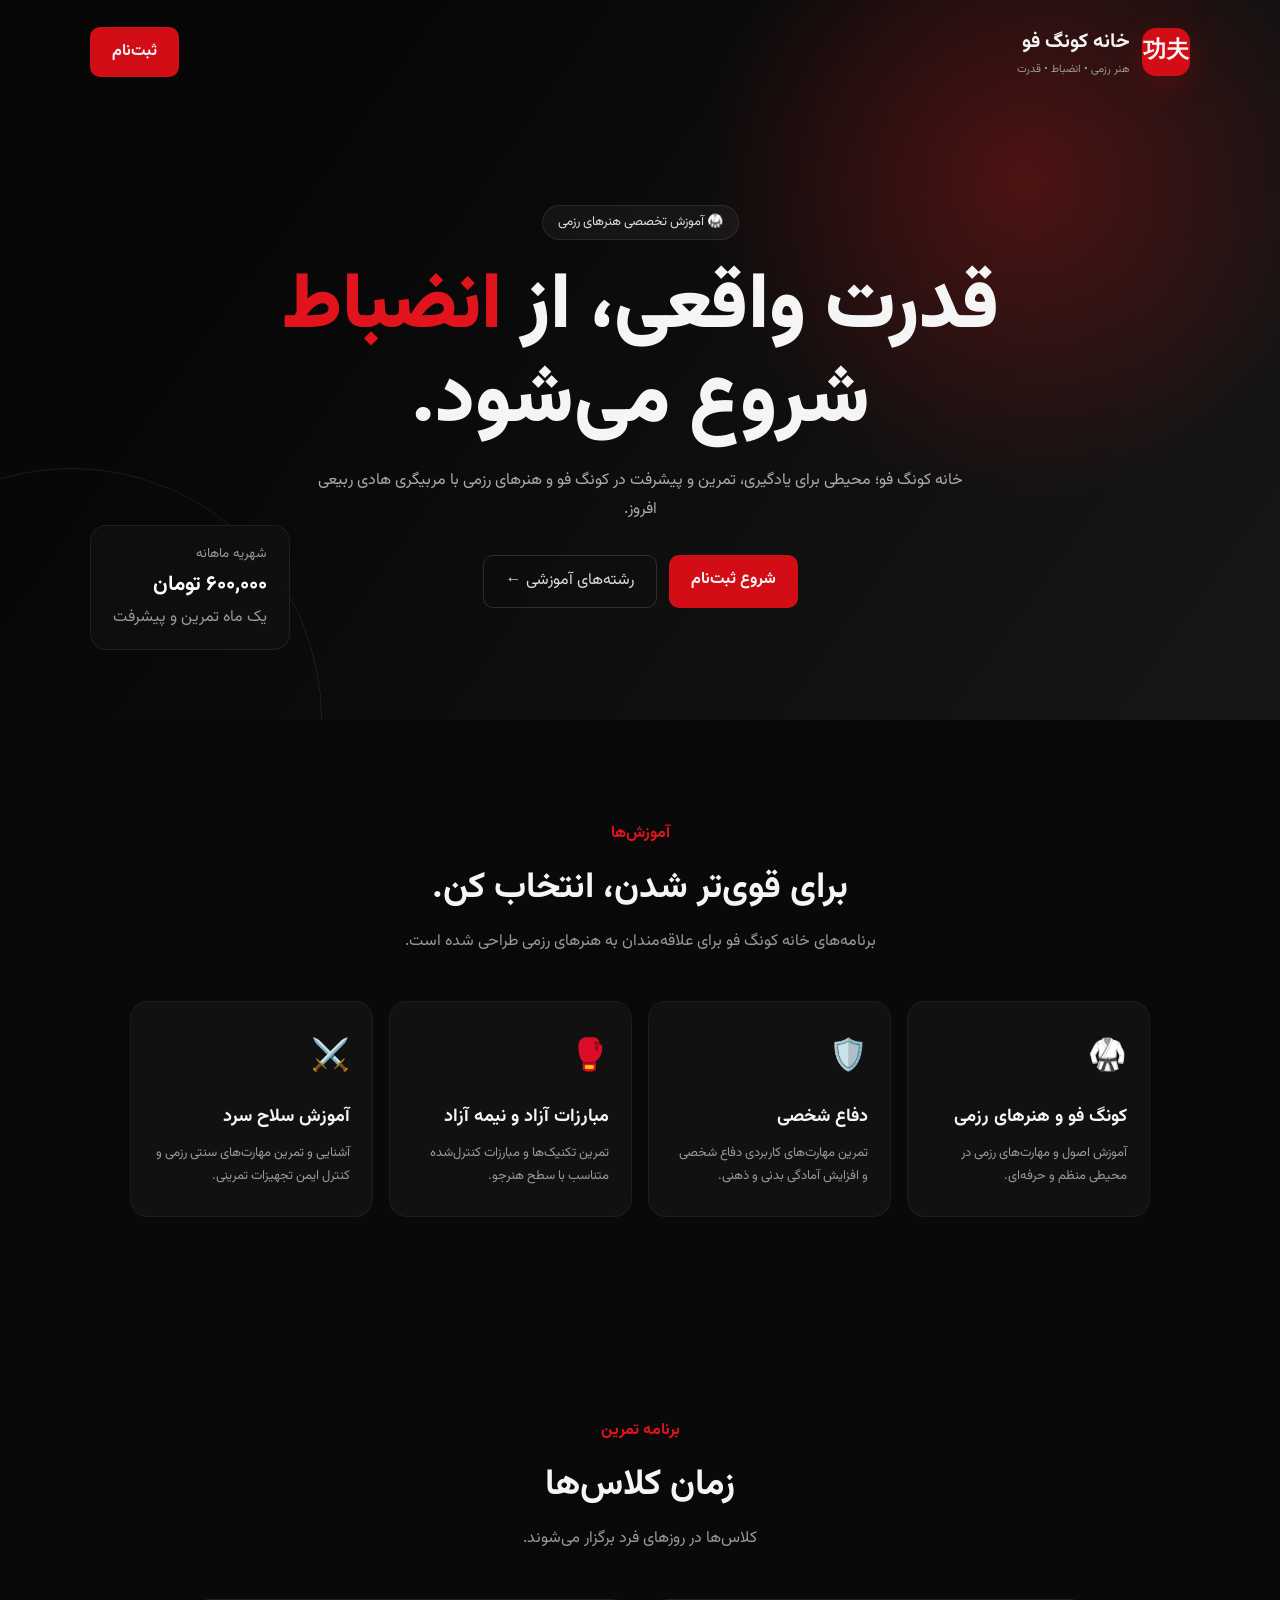
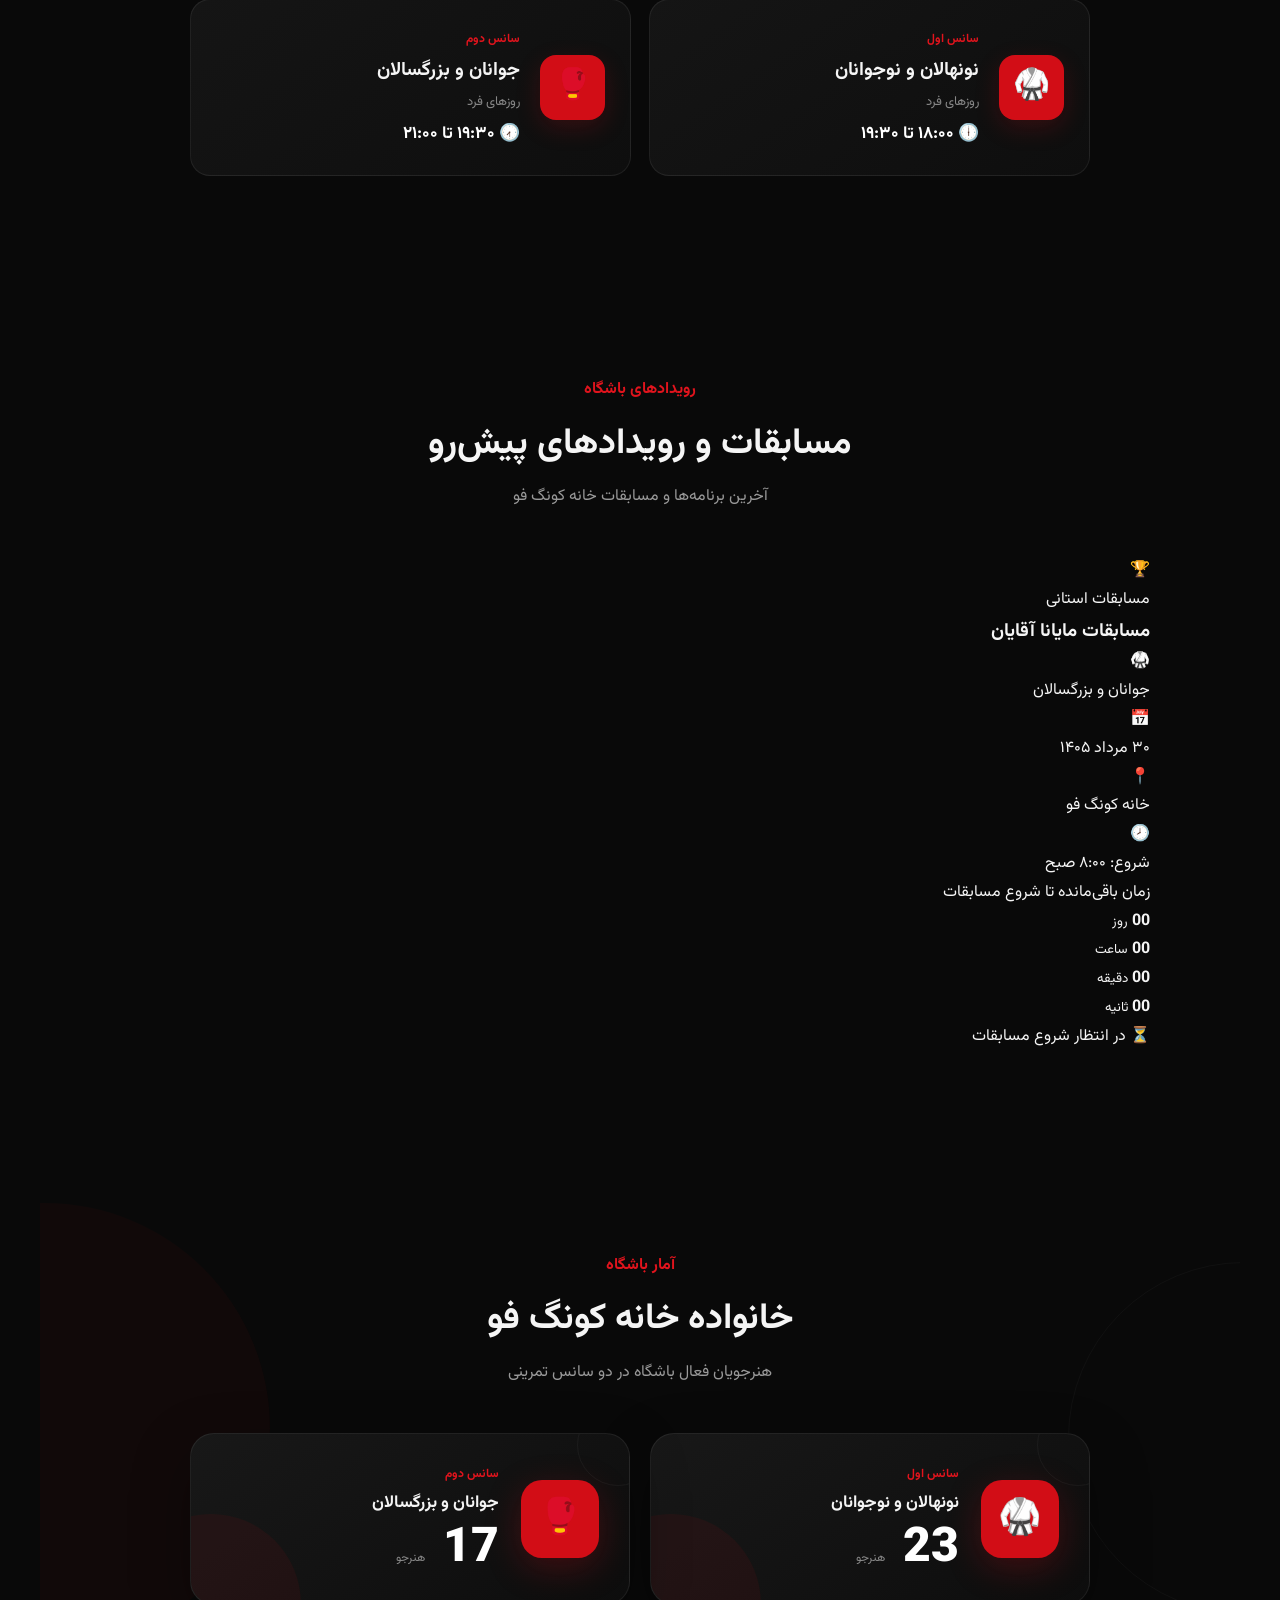
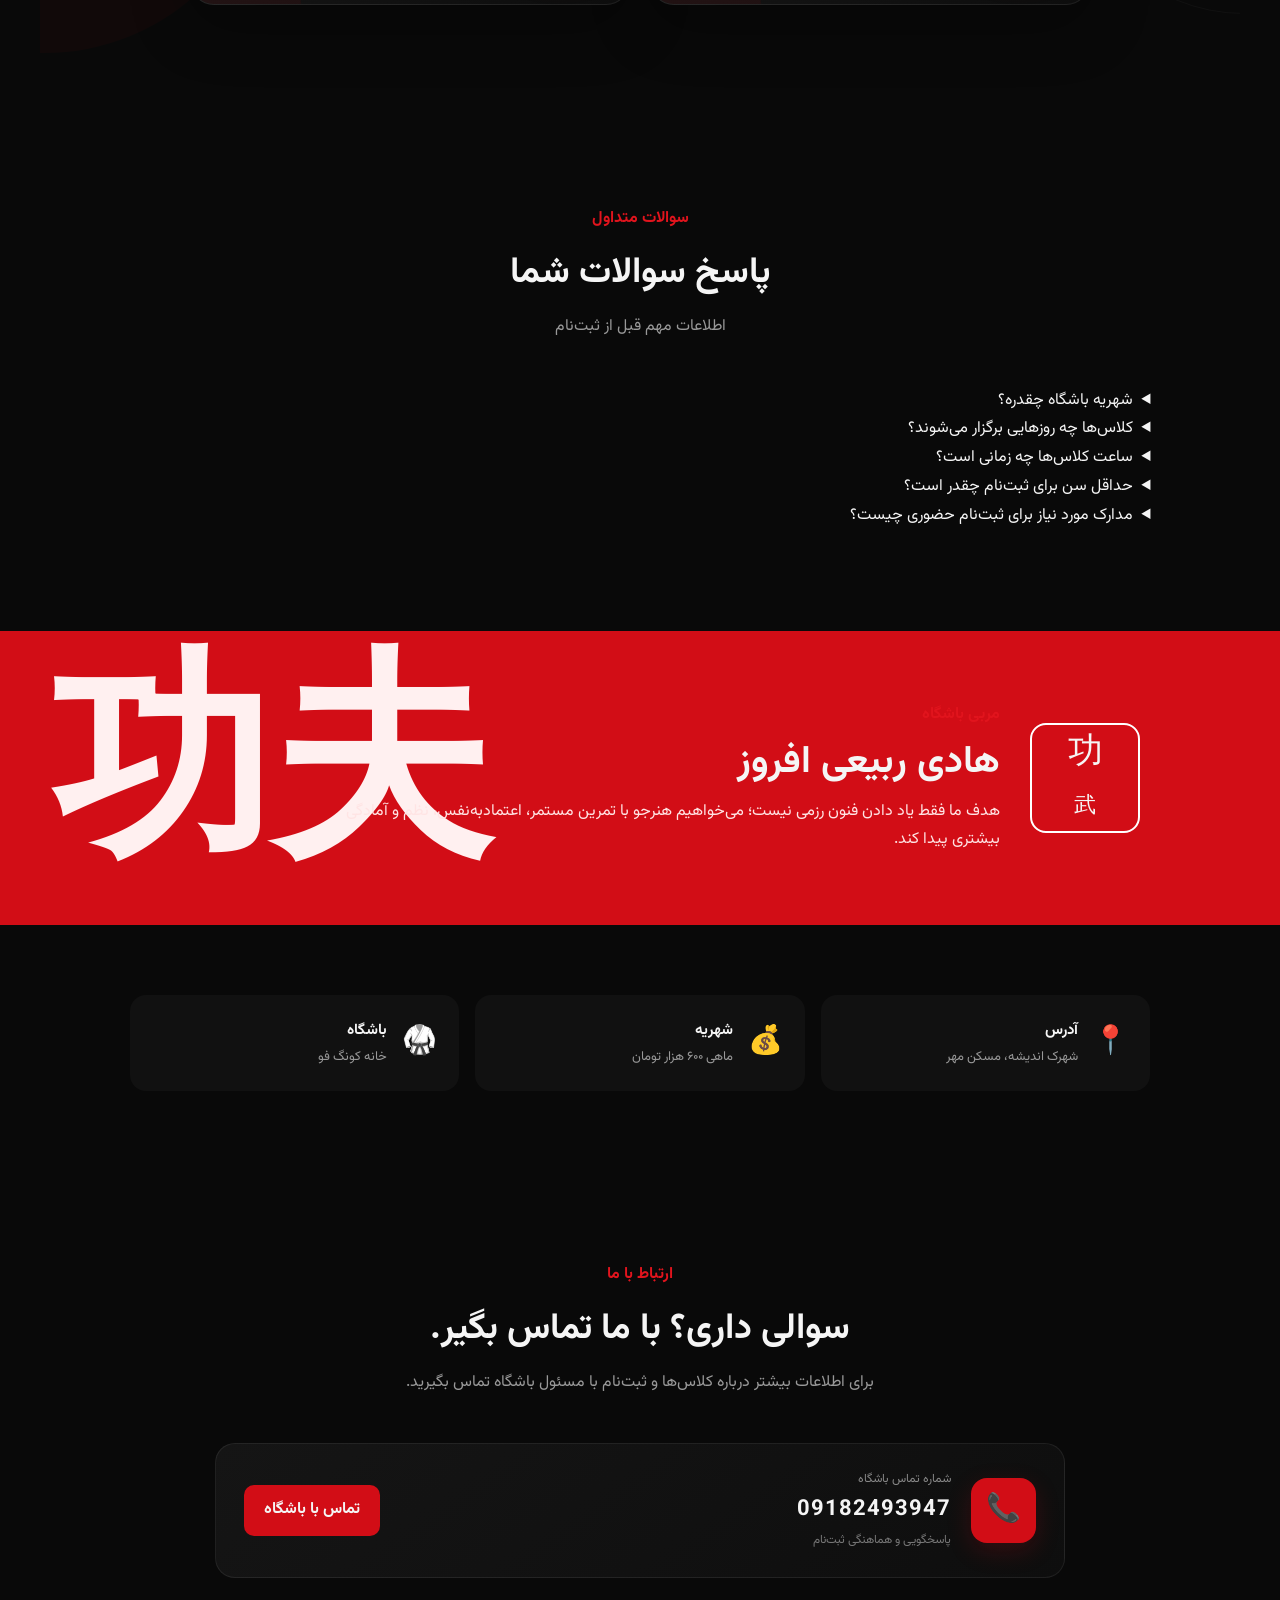
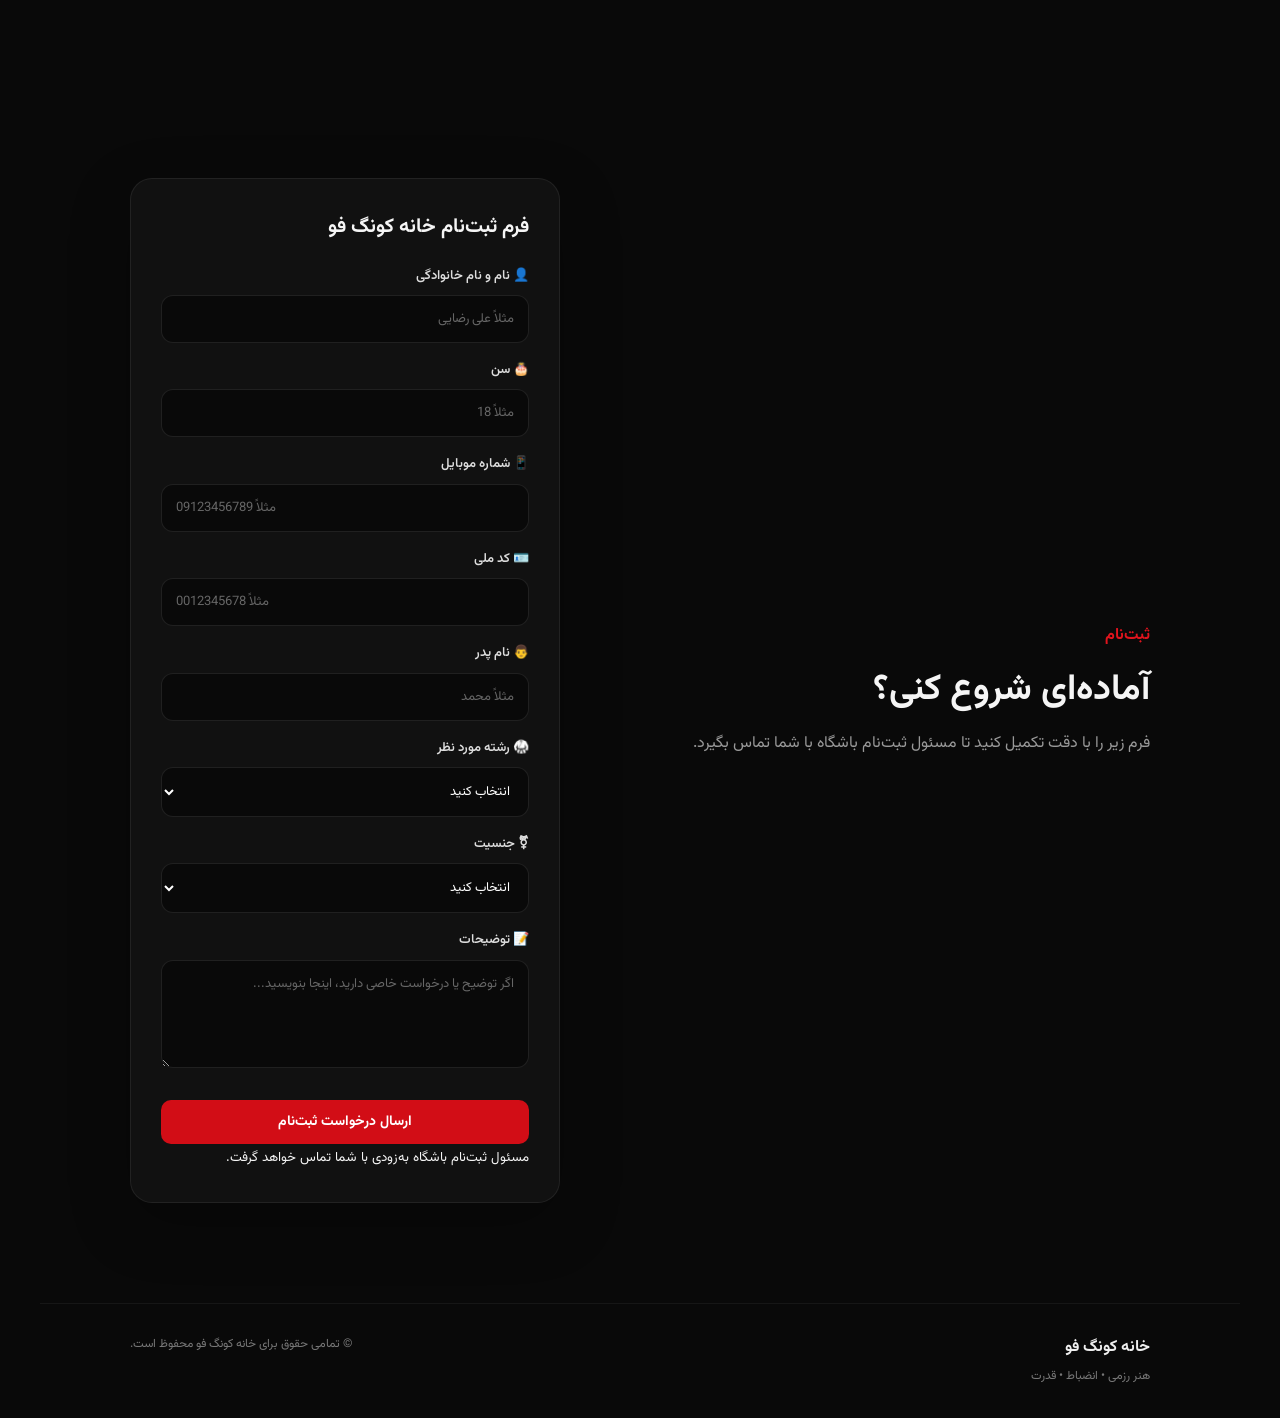
==== index.html @ 24bb3fd3 "Update index.html" ====
<!DOCTYPE html>
<html lang="fa" dir="rtl">

<head>
  <meta charset="UTF-8">
  <meta name="viewport" content="width=device-width, initial-scale=1.0">

  <title>خانه کونگ فو | آموزش هنرهای رزمی</title>

  <meta name="description"
    content="خانه کونگ فو؛ آموزش کونگ فو، هنرهای رزمی و دفاع شخصی با مربیگری هادی ربیعی افروز.">

  <link rel="stylesheet" href="style.css">
</head>

<body>

<header class="hero">

  <nav class="nav">

    <div class="brand">

      <div class="logo">功夫</div>

      <div>
        <strong>خانه کونگ فو</strong>
        <span>هنر رزمی • انضباط • قدرت</span>
      </div>

    </div>

    <a class="nav-btn" href="#register">
      ثبت‌نام
    </a>

  </nav>


  <div class="hero-content">

    <div class="badge">
      🥋 آموزش تخصصی هنرهای رزمی
    </div>

    <h1>
      قدرت واقعی، از <span>انضباط</span> شروع می‌شود.
    </h1>

    <p>
      خانه کونگ فو؛ محیطی برای یادگیری، تمرین و پیشرفت در کونگ فو و هنرهای رزمی با مربیگری هادی ربیعی افروز.
    </p>

    <div class="hero-actions">

      <a href="#register" class="primary">
        شروع ثبت‌نام
      </a>

      <a href="#classes" class="secondary">
        رشته‌های آموزشی ←
      </a>

    </div>

  </div>


  <div class="hero-card">

    <small>شهریه ماهانه</small>

    <strong>۶۰۰,۰۰۰ تومان</strong>

    <span>یک ماه تمرین و پیشرفت</span>

  </div>

</header>


<main>


<section id="classes" class="section">

  <div class="section-title">

    <span>آموزش‌ها</span>

    <h2>
      برای قوی‌تر شدن، انتخاب کن.
    </h2>

    <p>
      برنامه‌های خانه کونگ فو برای علاقه‌مندان به هنرهای رزمی طراحی شده است.
    </p>

  </div>


  <div class="cards">

    <article>
      <div class="icon">🥋</div>
      <h3>کونگ فو و هنرهای رزمی</h3>
      <p>آموزش اصول و مهارت‌های رزمی در محیطی منظم و حرفه‌ای.</p>
    </article>

    <article>
      <div class="icon">🛡️</div>
      <h3>دفاع شخصی</h3>
      <p>تمرین مهارت‌های کاربردی دفاع شخصی و افزایش آمادگی بدنی و ذهنی.</p>
    </article>

    <article>
      <div class="icon">🥊</div>
      <h3>مبارزات آزاد و نیمه آزاد</h3>
      <p>تمرین تکنیک‌ها و مبارزات کنترل‌شده متناسب با سطح هنرجو.</p>
    </article>

    <article>
      <div class="icon">⚔️</div>
      <h3>آموزش سلاح سرد</h3>
      <p>آشنایی و تمرین مهارت‌های سنتی رزمی و کنترل ایمن تجهیزات تمرینی.</p>
    </article>

  </div>

</section>


<section class="schedule section">

  <div class="section-title">

    <span>برنامه تمرین</span>

    <h2>زمان کلاس‌ها</h2>

    <p>کلاس‌ها در روزهای فرد برگزار می‌شوند.</p>

  </div>


  <div class="schedule-cards">

    <div class="schedule-card">

      <div class="schedule-icon">🥋</div>

      <div>
        <span class="schedule-label">سانس اول</span>
        <h3>نونهالان و نوجوانان</h3>
        <p>روزهای فرد</p>
        <strong>🕕 ۱۸:۰۰ تا ۱۹:۳۰</strong>
      </div>

    </div>


    <div class="schedule-card">

      <div class="schedule-icon">🥊</div>

      <div>
        <span class="schedule-label">سانس دوم</span>
        <h3>جوانان و بزرگسالان</h3>
        <p>روزهای فرد</p>
        <strong>🕢 ۱۹:۳۰ تا ۲۱:۰۰</strong>
      </div>

    </div>

  </div>

</section>


<!-- =========================
     رویدادها و مسابقات
     ========================= -->

<section class="events section" id="events">

  <div class="section-title">

    <span>
      رویدادهای باشگاه
    </span>

    <h2>
      مسابقات و رویدادهای پیش‌رو
    </h2>

    <p>
      آخرین برنامه‌ها و مسابقات خانه کونگ فو
    </p>

  </div>


  <div class="event-card" id="mayanaEvent">

    <div class="event-top">

      <div class="event-icon">
        🏆
      </div>

      <div>

        <span class="event-label">
          مسابقات استانی
        </span>

        <h3>
          مسابقات مایانا آقایان
        </h3>

      </div>

    </div>


    <div class="event-info">

      <div>
        <span>🥋</span>
        <p>جوانان و بزرگسالان</p>
      </div>

      <div>
        <span>📅</span>
        <p>۳۰ مرداد ۱۴۰۵</p>
      </div>

      <div>
        <span>📍</span>
        <p>خانه کونگ فو</p>
      </div>

      <div>
        <span>🕗</span>
        <p>شروع: ۸:۰۰ صبح</p>
      </div>

    </div>


    <div class="event-countdown">

      <span>
        زمان باقی‌مانده تا شروع مسابقات
      </span>

      <div class="countdown-boxes">

        <div>
          <strong id="eventDays">00</strong>
          <small>روز</small>
        </div>

        <div>
          <strong id="eventHours">00</strong>
          <small>ساعت</small>
        </div>

        <div>
          <strong id="eventMinutes">00</strong>
          <small>دقیقه</small>
        </div>

        <div>
          <strong id="eventSeconds">00</strong>
          <small>ثانیه</small>
        </div>

      </div>

    </div>


    <div class="event-status" id="eventStatus">
      ⏳ در انتظار شروع مسابقات
    </div>

  </div>

</section>


<!-- =========================
     آمار هنرجویان
     ========================= -->

<section class="students-stats section">

  <div class="section-title">

    <span>آمار باشگاه</span>

    <h2>خانواده خانه کونگ فو</h2>

    <p>هنرجویان فعال باشگاه در دو سانس تمرینی</p>

  </div>


  <div class="stats-cards">

    <div class="stat-card">

      <div class="stat-icon">🥋</div>

      <div class="stat-info">

        <span>سانس اول</span>

        <h3>نونهالان و نوجوانان</h3>

        <div>
          <span class="counter" data-target="40">0</span>
          <small>هنرجو</small>
        </div>

      </div>

    </div>


    <div class="stat-card">

      <div class="stat-icon">🥊</div>

      <div class="stat-info">

        <span>سانس دوم</span>

        <h3>جوانان و بزرگسالان</h3>

        <div>
          <span class="counter" data-target="30">0</span>
          <small>هنرجو</small>
        </div>

      </div>

    </div>

  </div>

</section>


<!-- =========================
     سوالات متداول
     ========================= -->

<section class="faq section">

  <div class="section-title">

    <span>سوالات متداول</span>

    <h2>پاسخ سوالات شما</h2>

    <p>اطلاعات مهم قبل از ثبت‌نام</p>

  </div>


  <div class="faq-list">

    <details>
      <summary>شهریه باشگاه چقدره؟</summary>
      <p>ماهانه ۶۰۰ هزار تومان.</p>
    </details>

    <details>
      <summary>کلاس‌ها چه روزهایی برگزار می‌شوند؟</summary>
      <p>کلاس‌ها در روزهای فرد برگزار می‌شوند.</p>
    </details>

    <details>
      <summary>ساعت کلاس‌ها چه زمانی است؟</summary>
      <p>
        سانس اول: ۱۸:۰۰ تا ۱۹:۳۰
        <br>
        سانس دوم: ۱۹:۳۰ تا ۲۱:۰۰
      </p>
    </details>

    <details>
      <summary>حداقل سن برای ثبت‌نام چقدر است؟</summary>
      <p>حداقل سن برای ثبت‌نام ۱۰ سال است.</p>
    </details>

    <details>

      <summary>
        مدارک مورد نیاز برای ثبت‌نام حضوری چیست؟
      </summary>

      <p>

        ۱. کپی شناسنامه سرپرست و هنرجو
        <strong>(اگر فرزند تحت سرپرستی است)</strong>

        <br><br>

        ۲. در صورت فقدان پدر، ارائه
        <strong>مدرک یا حکم قانونی معتبر دال بر وضعیت سرپرستی/قیمومت</strong>
        الزامی است.

        <br><br>

        ۳. یک قطعه عکس ۳×۴

        <br><br>

        ۴. دریافت بیمه ورزشی از کافی‌نت

      </p>

    </details>

  </div>

</section>


<section class="about">

  <div class="about-box">

    <div class="seal">

      功
      <br>

      <small>武</small>

    </div>


    <div>

      <span>مربی باشگاه</span>

      <h2>هادی ربیعی افروز</h2>

      <p>
        هدف ما فقط یاد دادن فنون رزمی نیست؛
        می‌خواهیم هنرجو با تمرین مستمر، اعتمادبه‌نفس،
        نظم و آمادگی بیشتری پیدا کند.
      </p>

    </div>

  </div>

</section>


<section class="info section">

  <div class="info-item">

    <span>📍</span>

    <div>
      <b>آدرس</b>
      <p>شهرک اندیشه، مسکن مهر</p>
    </div>

  </div>


  <div class="info-item">

    <span>💰</span>

    <div>
      <b>شهریه</b>
      <p>ماهی ۶۰۰ هزار تومان</p>
    </div>

  </div>


  <div class="info-item">

    <span>🥋</span>

    <div>
      <b>باشگاه</b>
      <p>خانه کونگ فو</p>
    </div>

  </div>

</section>


<section class="contact section">

  <div class="section-title">

    <span>ارتباط با ما</span>

    <h2>سوالی داری؟ با ما تماس بگیر.</h2>

    <p>
      برای اطلاعات بیشتر درباره کلاس‌ها و ثبت‌نام با مسئول باشگاه تماس بگیرید.
    </p>

  </div>


  <div class="contact-card">

    <div class="contact-icon">
      📞
    </div>


    <div class="contact-info">

      <span>شماره تماس باشگاه</span>

      <strong>09182493947</strong>

      <p>پاسخگویی و هماهنگی ثبت‌نام</p>

    </div>


    <a
      href="tel:09182493947"
      class="contact-button"
    >
      تماس با باشگاه
    </a>

  </div>

</section>


<section id="register" class="register section">


  <div>

    <span>ثبت‌نام</span>

    <h2>آماده‌ای شروع کنی؟</h2>

    <p>
      فرم زیر را با دقت تکمیل کنید تا مسئول ثبت‌نام باشگاه با شما تماس بگیرد.
    </p>

  </div>


  <div class="register-card">

    <strong>
      فرم ثبت‌نام خانه کونگ فو
    </strong>


    <form id="registerForm">


      <label for="fullname">
        👤 نام و نام خانوادگی
      </label>

      <input
        type="text"
        id="fullname"
        placeholder="مثلاً علی رضایی"
        required
      >


      <label for="age">
        🎂 سن
      </label>

      <input
        type="number"
        id="age"
        placeholder="مثلاً 18"
        min="10"
        max="100"
        required
      >


      <label for="phone">
        📱 شماره موبایل
      </label>

      <input
        type="tel"
        id="phone"
        placeholder="مثلاً 09123456789"
        inputmode="numeric"
        required
      >


      <label for="nationalCode">
        🪪 کد ملی
      </label>

      <input
        type="tel"
        id="nationalCode"
        placeholder="مثلاً 0012345678"
        inputmode="numeric"
        maxlength="10"
        required
      >


      <label for="fatherName">
        👨 نام پدر
      </label>

      <input
        type="text"
        id="fatherName"
        placeholder="مثلاً محمد"
        required
      >


      <label for="course">
        🥋 رشته مورد نظر
      </label>

      <select id="course" required>

        <option value="">
          انتخاب کنید
        </option>

        <option value="کونگ فو و هنرهای رزمی">
          کونگ فو و هنرهای رزمی
        </option>

        <option value="دفاع شخصی">
          دفاع شخصی
        </option>

        <option value="مبارزات آزاد و نیمه آزاد">
          مبارزات آزاد و نیمه آزاد
        </option>

        <option value="آموزش سلاح سرد">
          آموزش سلاح سرد
        </option>

      </select>


      <label for="gender">
        ⚧ جنسیت
      </label>

      <select id="gender" required>

        <option value="">
          انتخاب کنید
        </option>

        <option value="مرد">
          مرد
        </option>

        <option value="زن">
          زن
        </option>

      </select>


      <label for="message">
        📝 توضیحات
      </label>

      <textarea
        id="message"
        placeholder="اگر توضیح یا درخواست خاصی دارید، اینجا بنویسید..."
        rows="4"
      ></textarea>


      <button
        type="submit"
        class="primary full"
      >
        ارسال درخواست ثبت‌نام
      </button>


      <small class="note">
        مسئول ثبت‌نام باشگاه به‌زودی با شما تماس خواهد گرفت.
      </small>


    </form>

  </div>

</section>


</main>


<footer>

  <div>

    <strong>خانه کونگ فو</strong>

    <p>
      هنر رزمی • انضباط • قدرت
    </p>

  </div>


  <div>
    © تمامی حقوق برای خانه کونگ فو محفوظ است.
  </div>

</footer>


<script src="script.js"></script>

</body>

</html>
---- style.css ----
@import url('https://fonts.googleapis.com/css2?family=Vazirmatn:wght@400;500;600;700;800;900&display=swap');

*{
  box-sizing:border-box;
  margin:0;
  padding:0
}

html{
  scroll-behavior:smooth
}

body{
  font-family:Vazirmatn,Arial,sans-serif;
  background:#090909;
  color:#f5f5f5;
  line-height:1.8
}

a{
  text-decoration:none;
  color:inherit
}


/* =========================
   هدر
   ========================= */

.hero{
  min-height:720px;
  position:relative;
  overflow:hidden;
  background:
  radial-gradient(circle at 80% 25%,rgba(194,25,25,.35),transparent 28%),
  linear-gradient(125deg,#070707 25%,#171717 100%);
  padding:24px 7% 80px
}

.hero:after{
  content:"";
  position:absolute;
  width:500px;
  height:500px;
  border:1px solid rgba(255,255,255,.08);
  border-radius:50%;
  left:-180px;
  bottom:-250px
}

.nav{
  position:relative;
  z-index:2;
  display:flex;
  justify-content:space-between;
  align-items:center;
  max-width:1200px;
  margin:auto
}

.brand{
  display:flex;
  gap:12px;
  align-items:center
}

.brand strong{
  display:block;
  font-size:20px
}

.brand span{
  display:block;
  color:#999;
  font-size:11px
}

.logo{
  width:48px;
  height:48px;
  border-radius:14px;
  background:#d20d16;
  display:grid;
  place-items:center;
  font-size:23px;
  font-weight:900;
  box-shadow:0 8px 30px #d20d1638
}

.nav-btn,
.primary{
  background:#d20d16;
  padding:11px 22px;
  border-radius:10px;
  font-weight:700;
  transition:.2s
}

.nav-btn:hover,
.primary:hover{
  background:#f01b24;
  transform:translateY(-2px)
}


/* =========================
   هدر اصلی
   ========================= */

.hero-content{
  position:relative;
  z-index:1;
  max-width:800px;
  margin:125px auto 0;
  text-align:center
}

.badge{
  display:inline-block;
  background:#ffffff0b;
  border:1px solid #ffffff16;
  border-radius:100px;
  padding:5px 15px;
  color:#ddd;
  font-size:13px
}

h1{
  font-size:clamp(42px,7vw,78px);
  line-height:1.2;
  margin:22px 0 18px;
  font-weight:900
}

h1 span{
  color:#e1141d
}

.hero-content p{
  color:#aaa;
  max-width:680px;
  margin:auto;
  font-size:16px
}

.hero-actions{
  display:flex;
  justify-content:center;
  gap:12px;
  margin-top:30px
}

.secondary{
  border:1px solid #ffffff22;
  padding:11px 22px;
  border-radius:10px;
  color:#ddd
}

.hero-card{
  position:absolute;
  z-index:2;
  left:7%;
  bottom:70px;
  background:#111c;
  padding:16px 22px;
  border:1px solid #ffffff12;
  border-radius:16px;
  backdrop-filter:blur(10px);
  min-width:190px
}

.hero-card small,
.hero-card span{
  display:block;
  color:#999
}

.hero-card strong{
  display:block;
  font-size:21px;
  color:#fff
}


/* =========================
   بخش‌ها
   ========================= */

.section{
  max-width:1200px;
  margin:auto;
  padding:100px 7%
}

.section-title{
  text-align:center;
  margin-bottom:45px
}

.section-title>span,
.register>div:first-child>span,
.about-box span{
  color:#e1141d;
  font-weight:700
}

.section-title h2,
.register h2{
  font-size:36px;
  margin:7px 0
}

.section-title p,
.register p{
  color:#999
}


/* =========================
   رشته‌های آموزشی
   ========================= */

.cards{
  display:grid;
  grid-template-columns:repeat(4,1fr);
  gap:16px
}

.cards article{
  background:#111;
  border:1px solid #ffffff0d;
  padding:28px 22px;
  border-radius:18px;
  transition:.25s
}

.cards article:hover{
  transform:translateY(-7px);
  border-color:#d20d1644
}

.icon{
  font-size:31px;
  margin-bottom:15px
}

.cards h3{
  font-size:18px;
  margin-bottom:8px
}

.cards p{
  color:#999;
  font-size:13px
}


/* =========================
   برنامه کلاس‌ها
   ========================= */

.schedule-cards{
  display:grid;
  grid-template-columns:repeat(2,1fr);
  gap:18px;
  max-width:900px;
  margin:auto
}

.schedule-card{
  display:flex;
  align-items:center;
  gap:20px;
  background:linear-gradient(145deg,#151515,#0e0e0e);
  border:1px solid #ffffff12;
  border-radius:20px;
  padding:25px;
  transition:.25s
}

.schedule-card:hover{
  transform:translateY(-5px);
  border-color:#d20d1644;
  box-shadow:0 15px 40px rgba(0,0,0,.25)
}

.schedule-icon{
  width:65px;
  height:65px;
  flex:none;
  display:grid;
  place-items:center;
  background:#d20d16;
  border-radius:16px;
  font-size:30px;
  box-shadow:0 8px 25px #d20d1630
}

.schedule-label{
  display:inline-block;
  color:#e1141d;
  font-size:12px;
  font-weight:700;
  margin-bottom:3px
}

.schedule-card h3{
  font-size:19px;
  margin-bottom:3px
}

.schedule-card p{
  color:#888;
  font-size:13px;
  margin-bottom:5px
}

.schedule-card strong{
  display:block;
  color:#fff;
  font-size:17px
}


/* =========================
   آمار هنرجویان
   ========================= */

.students-stats{
  position:relative;
  overflow:hidden;
}

.students-stats:before{
  content:"";
  position:absolute;
  width:450px;
  height:450px;
  border-radius:50%;
  background:#d20d16;
  opacity:.035;
  left:-220px;
  top:50%;
  transform:translateY(-50%);
  pointer-events:none;
}

.students-stats:after{
  content:"";
  position:absolute;
  width:350px;
  height:350px;
  border-radius:50%;
  border:1px solid #ffffff08;
  right:-180px;
  top:20%;
  pointer-events:none;
}

.stats-cards{
  max-width:900px;
  margin:auto;
  display:grid;
  grid-template-columns:repeat(2,1fr);
  gap:20px;
  position:relative;
  z-index:1
}

.stat-card{
  position:relative;
  overflow:hidden;
  display:flex;
  align-items:center;
  gap:22px;
  padding:30px;
  background:
    linear-gradient(145deg,#181818,#0d0d0d);
  border:1px solid #ffffff12;
  border-radius:24px;
  box-shadow:0 20px 60px rgba(0,0,0,.3);
  transition:.35s
}

.stat-card:before{
  content:"";
  position:absolute;
  width:180px;
  height:180px;
  border-radius:50%;
  background:#d20d16;
  opacity:.07;
  left:-70px;
  bottom:-90px;
  transition:.5s
}

.stat-card:after{
  content:"";
  position:absolute;
  width:80px;
  height:80px;
  border:1px solid #ffffff0b;
  border-radius:50%;
  right:-30px;
  top:-30px;
}

.stat-card:hover{
  transform:translateY(-8px);
  border-color:#d20d1660;
  box-shadow:0 30px 70px rgba(0,0,0,.45)
}

.stat-card:hover:before{
  transform:scale(1.6);
  opacity:.13
}

.stat-icon{
  width:78px;
  height:78px;
  flex:none;
  display:grid;
  place-items:center;
  background:#d20d16;
  border-radius:21px;
  font-size:35px;
  box-shadow:0 10px 35px #d20d1640;
  position:relative;
  z-index:2
}

.stat-info{
  position:relative;
  z-index:2
}

.stat-info > span{
  display:block;
  color:#e1141d;
  font-size:12px;
  font-weight:700;
  margin-bottom:2px
}

.stat-info h3{
  font-size:17px;
  margin-bottom:8px
}

.stat-info .counter{
  display:inline-block;
  font-size:48px;
  line-height:1;
  font-weight:900;
  color:#fff;
  min-width:65px
}

.stat-info small{
  color:#888;
  font-size:12px;
  margin-right:5px
}


/* =========================
   معرفی مربی
   ========================= */

.about{
  background:#d20d16;
  padding:70px 7%;
  position:relative;
  overflow:hidden
}

.about:after{
  content:"功夫";
  position:absolute;
  left:4%;
  top:-50px;
  font-size:220px;
  font-weight:900;
  color:#fff0f0
}

.about-box{
  max-width:1000px;
  margin:auto;
  display:flex;
  align-items:center;
  gap:30px;
  position:relative;
  z-index:1
}

.about-box h2{
  font-size:38px
}

.about-box p{
  color:#ffe4e4;
  max-width:700px
}

.seal{
  width:110px;
  height:110px;
  border:2px solid #fff;
  border-radius:16px;
  display:grid;
  place-items:center;
  font-size:35px;
  line-height:.8;
  flex:none
}

.seal small{
  font-size:22px
}


/* =========================
   اطلاعات باشگاه
   ========================= */

.info{
  display:grid;
  grid-template-columns:repeat(3,1fr);
  gap:16px;
  padding-top:70px;
  padding-bottom:70px
}

.info-item{
  display:flex;
  gap:15px;
  background:#111;
  padding:22px;
  border-radius:16px
}

.info-item>span{
  font-size:28px
}

.info-item b{
  font-size:15px
}

.info-item p{
  color:#999;
  font-size:13px
}


/* =========================
   تماس با ما
   ========================= */

.contact-card{
  max-width:850px;
  margin:auto;
  display:flex;
  align-items:center;
  gap:20px;
  background:linear-gradient(145deg,#151515,#0e0e0e);
  border:1px solid #ffffff12;
  border-radius:20px;
  padding:25px 28px;
  transition:.25s
}

.contact-card:hover{
  border-color:#d20d1644;
  transform:translateY(-4px);
  box-shadow:0 15px 40px rgba(0,0,0,.25)
}

.contact-icon{
  width:65px;
  height:65px;
  flex:none;
  display:grid;
  place-items:center;
  background:#d20d16;
  border-radius:16px;
  font-size:28px;
  box-shadow:0 8px 25px #d20d1630
}

.contact-info{
  flex:1
}

.contact-info span{
  display:block;
  color:#888;
  font-size:12px
}

.contact-info strong{
  display:block;
  font-size:22px;
  direction:ltr;
  text-align:right;
  letter-spacing:1px
}

.contact-info p{
  color:#777;
  font-size:12px
}

.contact-button{
  background:#d20d16;
  padding:11px 20px;
  border-radius:10px;
  font-weight:700;
  transition:.2s;
  white-space:nowrap
}

.contact-button:hover{
  background:#f01b24;
  transform:translateY(-2px)
}


/* =========================
   ثبت‌نام
   ========================= */

.register{
  display:flex;
  justify-content:space-between;
  align-items:center;
  gap:50px
}

.register-card{
  background:#111;
  border:1px solid #ffffff12;
  border-radius:22px;
  padding:30px;
  min-width:310px;
  width:430px;
  box-shadow:0 20px 60px rgba(0,0,0,.25)
}

.register-card strong{
  font-size:20px;
  display:block;
  margin-bottom:5px
}

.register-card form{
  margin-top:20px
}

.register-card label{
  display:block;
  color:#ddd;
  font-size:13px;
  font-weight:600;
  margin:16px 0 7px
}

.register-card input,
.register-card select,
.register-card textarea{
  width:100%;
  background:#090909;
  color:#fff;
  border:1px solid #ffffff18;
  border-radius:12px;
  padding:13px 14px;
  font-family:inherit;
  font-size:13px;
  outline:none;
  transition:.2s
}

.register-card input::placeholder,
.register-card textarea::placeholder{
  color:#666
}

.register-card input:hover,
.register-card select:hover,
.register-card textarea:hover{
  border-color:#ffffff30
}

.register-card input:focus,
.register-card select:focus,
.register-card textarea:focus{
  border-color:#d20d16;
  box-shadow:0 0 0 3px #d20d1618
}

.register-card textarea{
  resize:vertical;
  min-height:95px
}

.register-card select{
  cursor:pointer
}

.register-card button{
  border:none;
  color:#fff;
  font-family:inherit;
  font-size:14px;
  cursor:pointer;
  width:100%;
  margin-top:20px;
  transition:.2s
}

.register-card button:hover{
  background:#f01b24
}

.register-card button:disabled{
  opacity:.7;
  cursor:not-allowed
}

.full{
  display:block;
  text-align:center
}


/* =========================
   فوتر
   ========================= */

footer{
  border-top:1px solid #ffffff0d;
  max-width:1200px;
  margin:auto;
  padding:30px 7%;
  display:flex;
  justify-content:space-between;
  color:#777;
  font-size:12px
}

footer strong{
  color:#eee;
  font-size:16px
}

footer p{
  margin-top:3px
}


/* =========================
   تبلت
   ========================= */

@media(max-width:800px){

  .cards{
    grid-template-columns:1fr 1fr
  }

  .hero{
    min-height:680px
  }

  .hero-card{
    position:relative;
    left:auto;
    bottom:auto;
    margin:55px auto 0;
    width:max-content
  }

  .register{
    flex-direction:column;
    align-items:stretch
  }

  .register-card{
    width:100%;
    min-width:0
  }

  .info{
    grid-template-columns:1fr
  }

  .about-box{
    align-items:flex-start
  }

  .about-box h2{
    font-size:29px
  }

  .schedule-cards{
    grid-template-columns:1fr
  }

  .stats-cards{
    grid-template-columns:1fr
  }

}


/* =========================
   موبایل
   ========================= */

@media(max-width:600px){

  .contact-card{
    flex-direction:column;
    text-align:center
  }

  .contact-info strong{
    text-align:center
  }

  .contact-button{
    width:100%;
    text-align:center
  }

  .stat-card{
    padding:24px 20px
  }

  .stat-icon{
    width:68px;
    height:68px;
    font-size:30px
  }

  .stat-info h3{
    font-size:15px
  }

  .stat-info .counter{
    font-size:40px
  }

}


/* =========================
   موبایل کوچک
   ========================= */

@media(max-width:520px){

  .cards{
    grid-template-columns:1fr
  }

  .hero{
    padding-left:5%;
    padding-right:5%
  }

  .hero-content{
    margin-top:90px
  }

  h1{
    font-size:40px
  }

  .hero-actions{
    flex-direction:column
  }

  .hero-actions a{
    width:100%;
    text-align:center
  }

  .brand strong{
    font-size:17px
  }

  .brand span{
    font-size:10px
  }

  .nav-btn{
    padding:9px 15px;
    font-size:13px
  }

  .section{
    padding:75px 5%
  }

  .section-title h2,
  .register h2{
    font-size:29px
  }

  .about{
    padding:55px 5%
  }

  .about-box{
    flex-direction:column;
    text-align:center;
    align-items:center
  }

  .about-box h2{
    font-size:26px
  }

  .seal{
    width:90px;
    height:90px
  }

  .stats-cards{
    gap:14px
  }

  .stat-card{
    gap:15px
  }

  footer{
    flex-direction:column;
    gap:15px;
    text-align:center
  }
/* =========================
   سوالات متداول
   ========================= */

.faq{
  padding-top:80px;
  padding-bottom:100px;
}

.faq-list{
  max-width:850px;
  margin:auto;
  display:flex;
  flex-direction:column;
  gap:12px;
}

.faq-list details{
  background:#111;
  border:1px solid #ffffff12;
  border-radius:16px;
  overflow:hidden;
  transition:.25s;
}

.faq-list details:hover{
  border-color:#d20d1644;
}

.faq-list summary{
  cursor:pointer;
  padding:20px 24px;
  font-size:15px;
  font-weight:700;
  color:#eee;
  list-style:none;
  position:relative;
  padding-left:55px;
}

.faq-list summary::-webkit-details-marker{
  display:none;
}

.faq-list summary:after{
  content:"+";
  position:absolute;
  left:22px;
  top:50%;
  transform:translateY(-50%);
  width:26px;
  height:26px;
  border-radius:50%;
  background:#d20d16;
  color:#fff;
  display:grid;
  place-items:center;
  font-size:18px;
  line-height:1;
}

.faq-list details[open] summary{
  color:#fff;
  border-bottom:1px solid #ffffff0d;
}

.faq-list details[open] summary:after{
  content:"−";
}

.faq-list details p{
  padding:18px 24px 22px;
  color:#aaa;
  font-size:13px;
  line-height:2;
  background:#0d0d0d;
}

.faq-list details p strong{
  color:#eee;
}
}
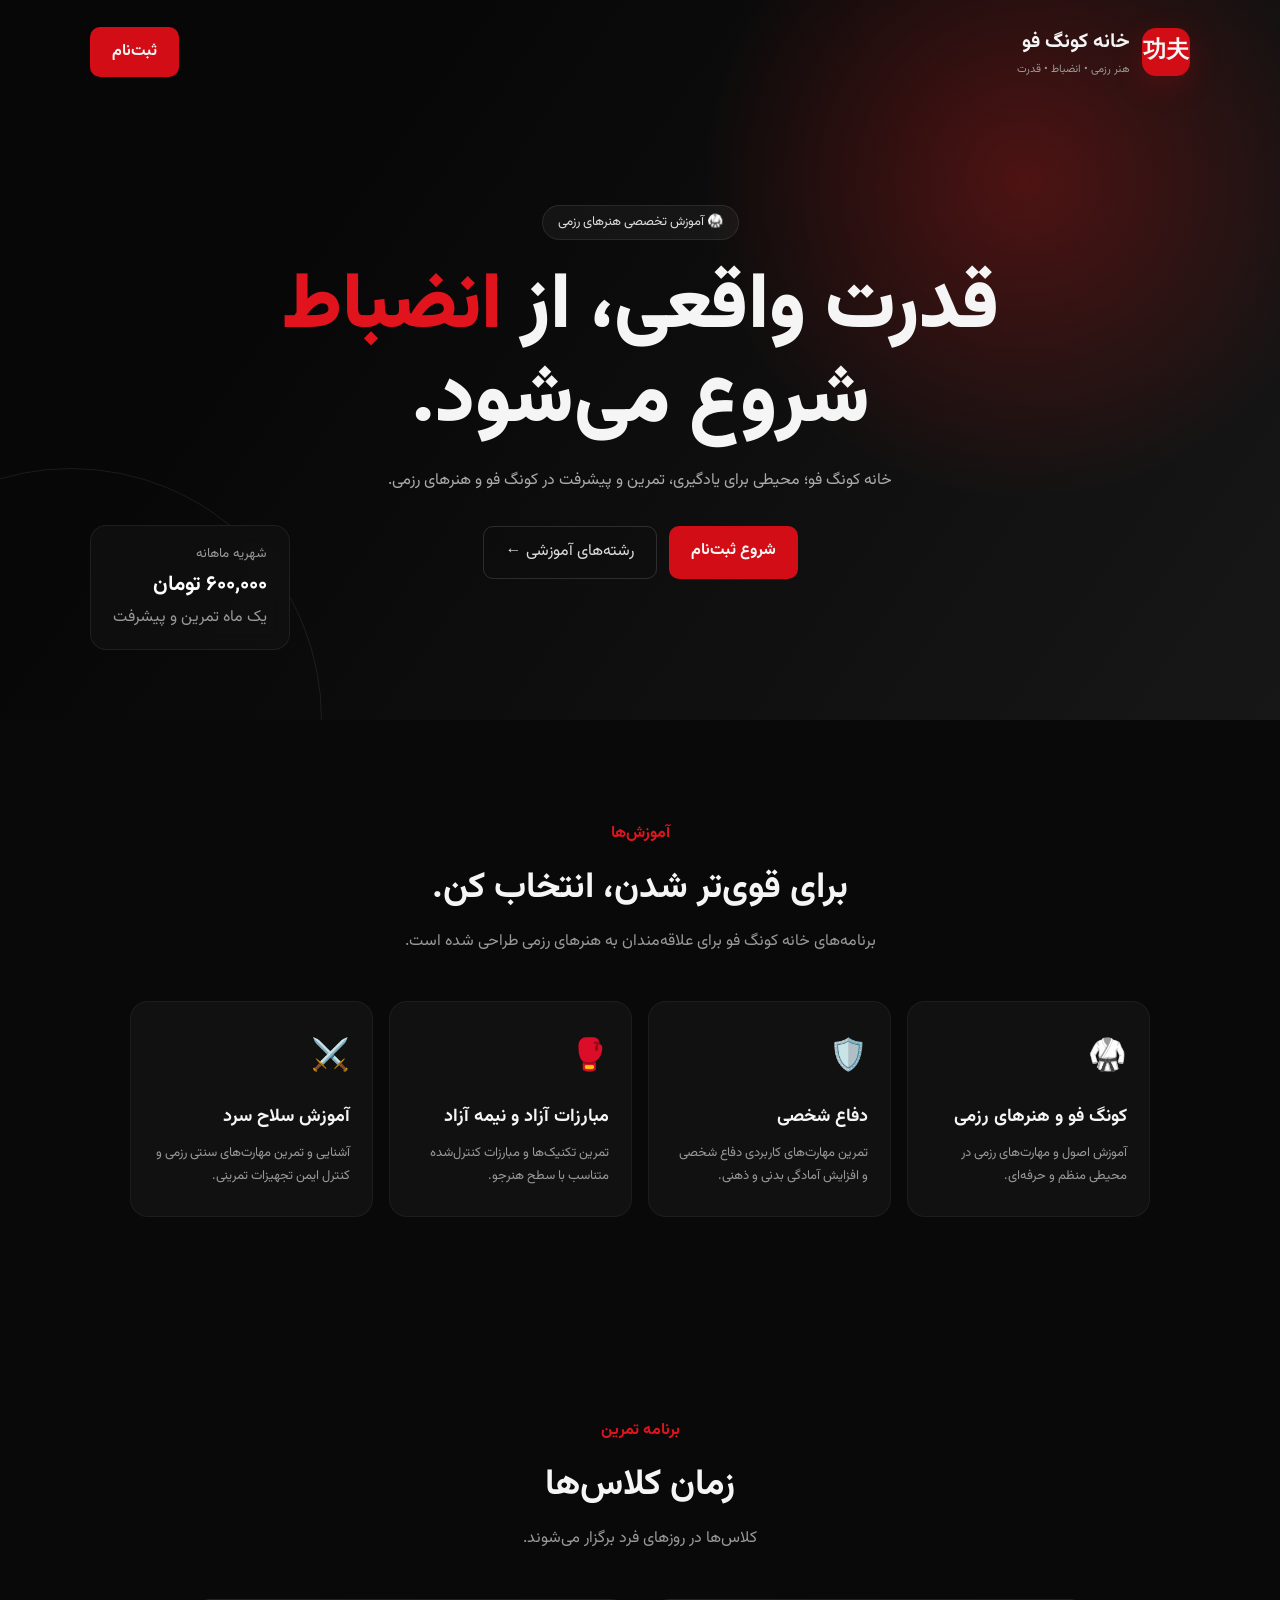
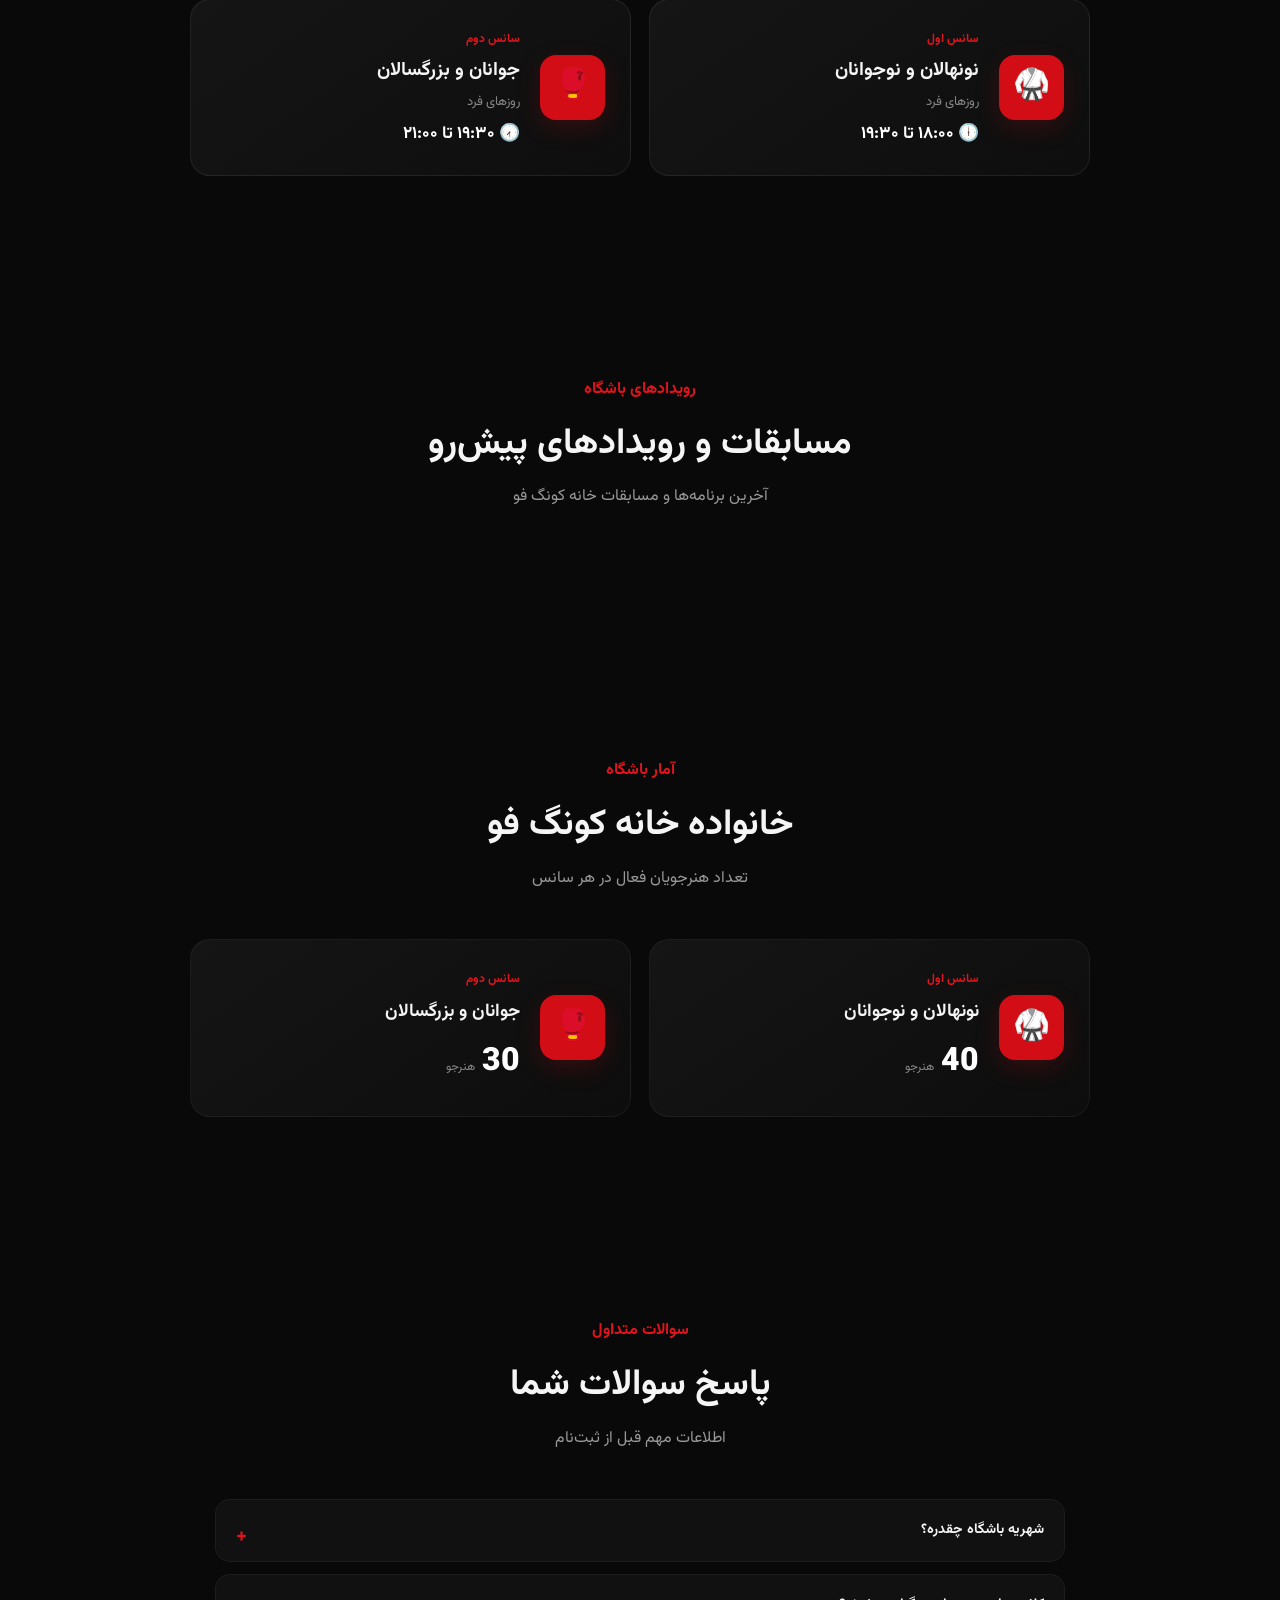
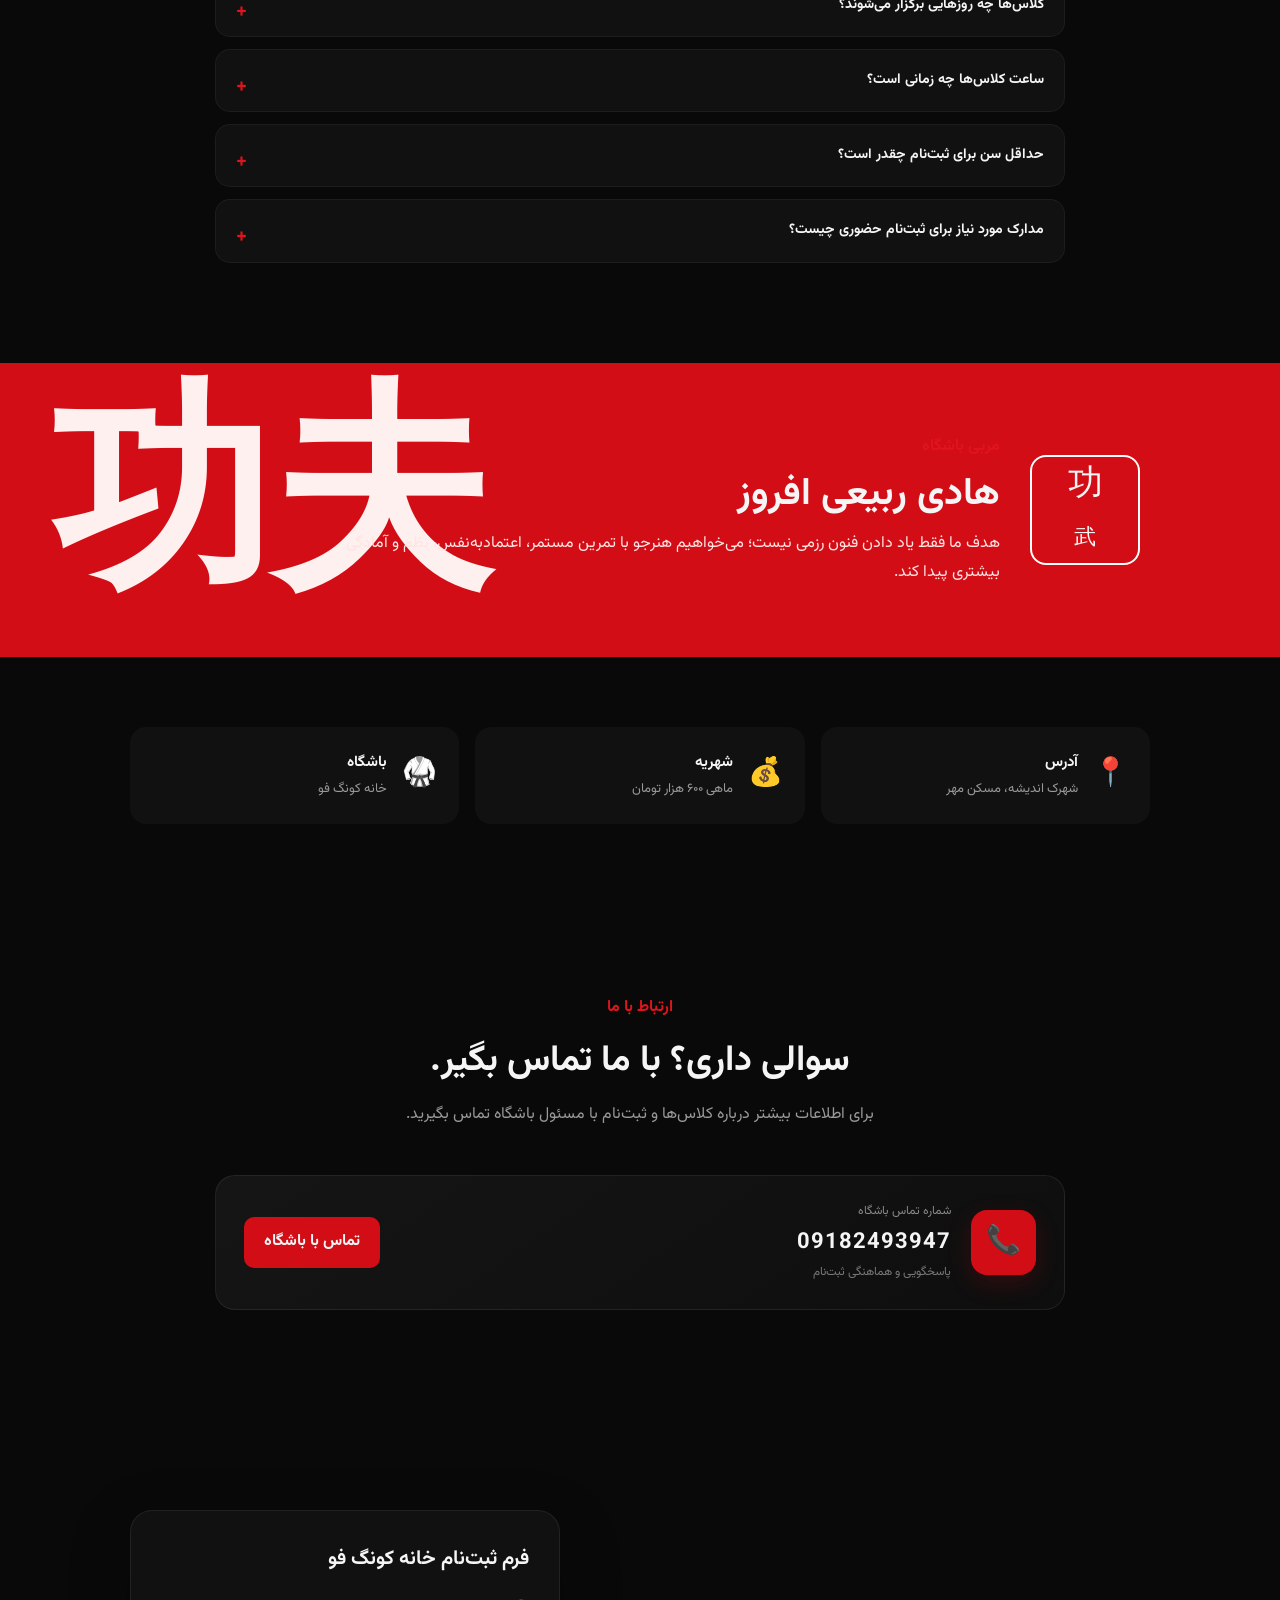
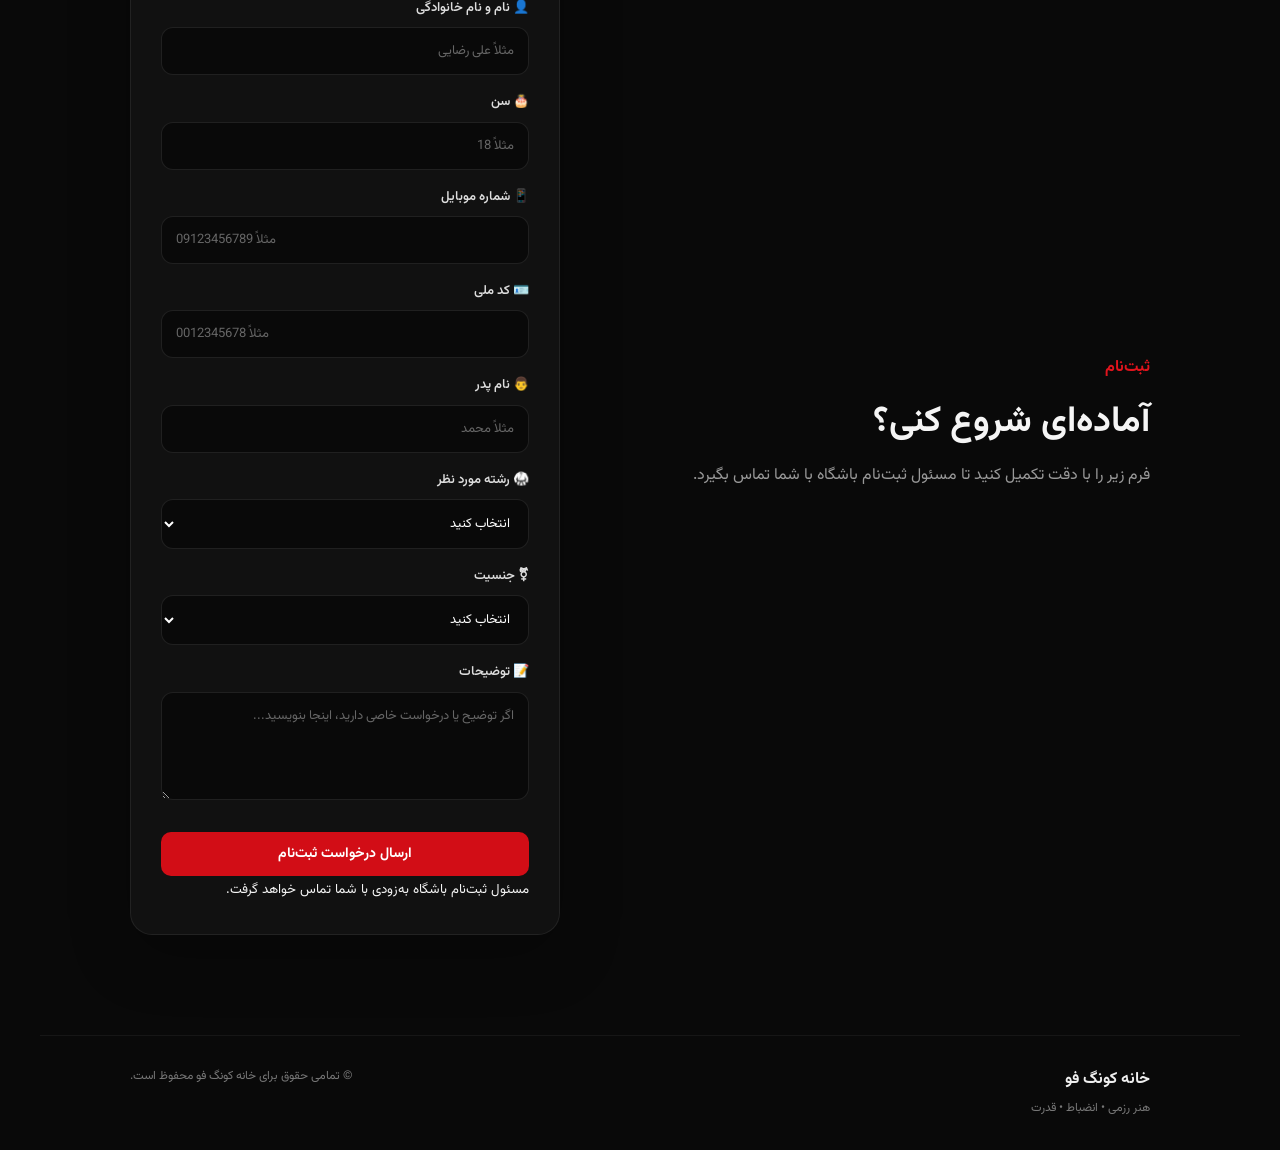
==== commit 9c89c30b: "Update index.html" ====
--- a/index.html
+++ b/index.html
@@ -8,7 +8,7 @@
   <title>خانه کونگ فو | آموزش هنرهای رزمی</title>
 
   <meta name="description"
-    content="خانه کونگ فو؛ آموزش کونگ فو، هنرهای رزمی و دفاع شخصی با مربیگری هادی ربیعی افروز.">
+    content="خانه کونگ فو؛ آموزش کونگ فو، هنرهای رزمی و دفاع شخصی.">
 
   <link rel="stylesheet" href="style.css">
 </head>
@@ -48,7 +48,7 @@
     </h1>
 
     <p>
-      خانه کونگ فو؛ محیطی برای یادگیری، تمرین و پیشرفت در کونگ فو و هنرهای رزمی با مربیگری هادی ربیعی افروز.
+      خانه کونگ فو؛ محیطی برای یادگیری، تمرین و پیشرفت در کونگ فو و هنرهای رزمی.
     </p>
 
     <div class="hero-actions">
@@ -82,15 +82,17 @@
 <main>
 
 
+<!-- =========================
+     رشته‌های آموزشی
+     ========================= -->
+
 <section id="classes" class="section">
 
   <div class="section-title">
 
     <span>آموزش‌ها</span>
 
-    <h2>
-      برای قوی‌تر شدن، انتخاب کن.
-    </h2>
+    <h2>برای قوی‌تر شدن، انتخاب کن.</h2>
 
     <p>
       برنامه‌های خانه کونگ فو برای علاقه‌مندان به هنرهای رزمی طراحی شده است.
@@ -130,6 +132,10 @@
 </section>
 
 
+<!-- =========================
+     برنامه کلاس‌ها
+     ========================= -->
+
 <section class="schedule section">
 
   <div class="section-title">
@@ -150,10 +156,23 @@
       <div class="schedule-icon">🥋</div>
 
       <div>
-        <span class="schedule-label">سانس اول</span>
-        <h3>نونهالان و نوجوانان</h3>
-        <p>روزهای فرد</p>
-        <strong>🕕 ۱۸:۰۰ تا ۱۹:۳۰</strong>
+
+        <span class="schedule-label">
+          سانس اول
+        </span>
+
+        <h3>
+          نونهالان و نوجوانان
+        </h3>
+
+        <p>
+          روزهای فرد
+        </p>
+
+        <strong>
+          🕕 ۱۸:۰۰ تا ۱۹:۳۰
+        </strong>
+
       </div>
 
     </div>
@@ -164,10 +183,23 @@
       <div class="schedule-icon">🥊</div>
 
       <div>
-        <span class="schedule-label">سانس دوم</span>
-        <h3>جوانان و بزرگسالان</h3>
-        <p>روزهای فرد</p>
-        <strong>🕢 ۱۹:۳۰ تا ۲۱:۰۰</strong>
+
+        <span class="schedule-label">
+          سانس دوم
+        </span>
+
+        <h3>
+          جوانان و بزرگسالان
+        </h3>
+
+        <p>
+          روزهای فرد
+        </p>
+
+        <strong>
+          🕢 ۱۹:۳۰ تا ۲۱:۰۰
+        </strong>
+
       </div>
 
     </div>
@@ -178,7 +210,7 @@
 
 
 <!-- =========================
-     رویدادها و مسابقات
+     مسابقات
      ========================= -->
 
 <section class="events section" id="events">
@@ -298,30 +330,53 @@
 
   <div class="section-title">
 
-    <span>آمار باشگاه</span>
-
-    <h2>خانواده خانه کونگ فو</h2>
-
-    <p>هنرجویان فعال باشگاه در دو سانس تمرینی</p>
+    <span>
+      آمار باشگاه
+    </span>
+
+    <h2>
+      خانواده خانه کونگ فو
+    </h2>
+
+    <p>
+      تعداد هنرجویان فعال در هر سانس
+    </p>
 
   </div>
 
 
   <div class="stats-cards">
 
+
+    <!-- سانس اول -->
+
     <div class="stat-card">
 
-      <div class="stat-icon">🥋</div>
+      <div class="stat-icon">
+        🥋
+      </div>
 
       <div class="stat-info">
 
-        <span>سانس اول</span>
-
-        <h3>نونهالان و نوجوانان</h3>
+        <span>
+          سانس اول
+        </span>
+
+        <h3>
+          نونهالان و نوجوانان
+        </h3>
 
         <div>
-          <span class="counter" data-target="40">0</span>
-          <small>هنرجو</small>
+
+          <span
+            class="counter"
+            data-target="40"
+          >40</span>
+
+          <small>
+            هنرجو
+          </small>
+
         </div>
 
       </div>
@@ -329,24 +384,41 @@
     </div>
 
 
+    <!-- سانس دوم -->
+
     <div class="stat-card">
 
-      <div class="stat-icon">🥊</div>
+      <div class="stat-icon">
+        🥊
+      </div>
 
       <div class="stat-info">
 
-        <span>سانس دوم</span>
-
-        <h3>جوانان و بزرگسالان</h3>
+        <span>
+          سانس دوم
+        </span>
+
+        <h3>
+          جوانان و بزرگسالان
+        </h3>
 
         <div>
-          <span class="counter" data-target="30">0</span>
-          <small>هنرجو</small>
+
+          <span
+            class="counter"
+            data-target="30"
+          >30</span>
+
+          <small>
+            هنرجو
+          </small>
+
         </div>
 
       </div>
 
     </div>
+
 
   </div>
 
@@ -361,40 +433,83 @@
 
   <div class="section-title">
 
-    <span>سوالات متداول</span>
-
-    <h2>پاسخ سوالات شما</h2>
-
-    <p>اطلاعات مهم قبل از ثبت‌نام</p>
+    <span>
+      سوالات متداول
+    </span>
+
+    <h2>
+      پاسخ سوالات شما
+    </h2>
+
+    <p>
+      اطلاعات مهم قبل از ثبت‌نام
+    </p>
 
   </div>
 
 
   <div class="faq-list">
 
+
     <details>
-      <summary>شهریه باشگاه چقدره؟</summary>
-      <p>ماهانه ۶۰۰ هزار تومان.</p>
+
+      <summary>
+        شهریه باشگاه چقدره؟
+      </summary>
+
+      <p>
+        ماهانه ۶۰۰ هزار تومان.
+      </p>
+
     </details>
 
+
     <details>
-      <summary>کلاس‌ها چه روزهایی برگزار می‌شوند؟</summary>
-      <p>کلاس‌ها در روزهای فرد برگزار می‌شوند.</p>
+
+      <summary>
+        کلاس‌ها چه روزهایی برگزار می‌شوند؟
+      </summary>
+
+      <p>
+        کلاس‌ها در روزهای فرد برگزار می‌شوند.
+      </p>
+
     </details>
 
+
     <details>
-      <summary>ساعت کلاس‌ها چه زمانی است؟</summary>
+
+      <summary>
+        ساعت کلاس‌ها چه زمانی است؟
+      </summary>
+
       <p>
-        سانس اول: ۱۸:۰۰ تا ۱۹:۳۰
+
+        سانس اول:
+        ۱۸:۰۰ تا ۱۹:۳۰
+
         <br>
-        سانس دوم: ۱۹:۳۰ تا ۲۱:۰۰
+
+        سانس دوم:
+        ۱۹:۳۰ تا ۲۱:۰۰
+
       </p>
+
     </details>
 
+
     <details>
-      <summary>حداقل سن برای ثبت‌نام چقدر است؟</summary>
-      <p>حداقل سن برای ثبت‌نام ۱۰ سال است.</p>
+
+      <summary>
+        حداقل سن برای ثبت‌نام چقدر است؟
+      </summary>
+
+      <p>
+        حداقل سن برای ثبت‌نام ۱۰ سال است.
+      </p>
+
     </details>
+
 
     <details>
 
@@ -405,12 +520,14 @@
       <p>
 
         ۱. کپی شناسنامه سرپرست و هنرجو
-        <strong>(اگر فرزند تحت سرپرستی است)</strong>
+        (اگر فرزند تحت سرپرستی است)
 
         <br><br>
 
         ۲. در صورت فقدان پدر، ارائه
-        <strong>مدرک یا حکم قانونی معتبر دال بر وضعیت سرپرستی/قیمومت</strong>
+        <strong>
+          مدرک یا حکم قانونی معتبر دال بر وضعیت سرپرستی/قیمومت
+        </strong>
         الزامی است.
 
         <br><br>
@@ -425,10 +542,15 @@
 
     </details>
 
+
   </div>
 
 </section>
 
+
+<!-- =========================
+     معرفی مربی
+     ========================= -->
 
 <section class="about">
 
@@ -446,14 +568,18 @@
 
     <div>
 
-      <span>مربی باشگاه</span>
-
-      <h2>هادی ربیعی افروز</h2>
+      <span>
+        مربی باشگاه
+      </span>
+
+      <h2>
+        هادی ربیعی افروز
+      </h2>
 
       <p>
         هدف ما فقط یاد دادن فنون رزمی نیست؛
-        می‌خواهیم هنرجو با تمرین مستمر، اعتمادبه‌نفس،
-        نظم و آمادگی بیشتری پیدا کند.
+        می‌خواهیم هنرجو با تمرین مستمر،
+        اعتمادبه‌نفس، نظم و آمادگی بیشتری پیدا کند.
       </p>
 
     </div>
@@ -463,15 +589,27 @@
 </section>
 
 
+<!-- =========================
+     اطلاعات باشگاه
+     ========================= -->
+
 <section class="info section">
 
+
   <div class="info-item">
 
     <span>📍</span>
 
     <div>
-      <b>آدرس</b>
-      <p>شهرک اندیشه، مسکن مهر</p>
+
+      <b>
+        آدرس
+      </b>
+
+      <p>
+        شهرک اندیشه، مسکن مهر
+      </p>
+
     </div>
 
   </div>
@@ -482,8 +620,15 @@
     <span>💰</span>
 
     <div>
-      <b>شهریه</b>
-      <p>ماهی ۶۰۰ هزار تومان</p>
+
+      <b>
+        شهریه
+      </b>
+
+      <p>
+        ماهی ۶۰۰ هزار تومان
+      </p>
+
     </div>
 
   </div>
@@ -494,22 +639,38 @@
     <span>🥋</span>
 
     <div>
-      <b>باشگاه</b>
-      <p>خانه کونگ فو</p>
-    </div>
-
-  </div>
+
+      <b>
+        باشگاه
+      </b>
+
+      <p>
+        خانه کونگ فو
+      </p>
+
+    </div>
+
+  </div>
+
 
 </section>
 
 
+<!-- =========================
+     تماس
+     ========================= -->
+
 <section class="contact section">
 
   <div class="section-title">
 
-    <span>ارتباط با ما</span>
-
-    <h2>سوالی داری؟ با ما تماس بگیر.</h2>
+    <span>
+      ارتباط با ما
+    </span>
+
+    <h2>
+      سوالی داری؟ با ما تماس بگیر.
+    </h2>
 
     <p>
       برای اطلاعات بیشتر درباره کلاس‌ها و ثبت‌نام با مسئول باشگاه تماس بگیرید.
@@ -527,11 +688,17 @@
 
     <div class="contact-info">
 
-      <span>شماره تماس باشگاه</span>
-
-      <strong>09182493947</strong>
-
-      <p>پاسخگویی و هماهنگی ثبت‌نام</p>
+      <span>
+        شماره تماس باشگاه
+      </span>
+
+      <strong>
+        09182493947
+      </strong>
+
+      <p>
+        پاسخگویی و هماهنگی ثبت‌نام
+      </p>
 
     </div>
 
@@ -548,14 +715,25 @@
 </section>
 
 
-<section id="register" class="register section">
+<!-- =========================
+     ثبت نام
+     ========================= -->
+
+<section
+  id="register"
+  class="register section"
+>
 
 
   <div>
 
-    <span>ثبت‌نام</span>
-
-    <h2>آماده‌ای شروع کنی؟</h2>
+    <span>
+      ثبت‌نام
+    </span>
+
+    <h2>
+      آماده‌ای شروع کنی؟
+    </h2>
 
     <p>
       فرم زیر را با دقت تکمیل کنید تا مسئول ثبت‌نام باشگاه با شما تماس بگیرد.
@@ -643,7 +821,10 @@
         🥋 رشته مورد نظر
       </label>
 
-      <select id="course" required>
+      <select
+        id="course"
+        required
+      >
 
         <option value="">
           انتخاب کنید
@@ -672,7 +853,10 @@
         ⚧ جنسیت
       </label>
 
-      <select id="gender" required>
+      <select
+        id="gender"
+        required
+      >
 
         <option value="">
           انتخاب کنید
@@ -727,7 +911,9 @@
 
   <div>
 
-    <strong>خانه کونگ فو</strong>
+    <strong>
+      خانه کونگ فو
+    </strong>
 
     <p>
       هنر رزمی • انضباط • قدرت
--- a/style.css
+++ b/style.css
@@ -324,145 +324,461 @@
 
 
 /* =========================
+   🏆 برد مسابقات
+   ========================= */
+
+.events{
+  position:relative;
+}
+
+.event-card{
+  position:relative;
+  max-width:900px;
+  margin:auto;
+  padding:32px;
+  overflow:hidden;
+
+  background:
+    radial-gradient(circle at 90% 10%,rgba(210,13,22,.28),transparent 30%),
+    linear-gradient(145deg,#171717,#0c0c0c);
+
+  border:1px solid rgba(210,13,22,.35);
+  border-radius:26px;
+
+  box-shadow:
+    0 20px 70px rgba(0,0,0,.4),
+    0 0 45px rgba(210,13,22,.08);
+
+  animation:eventFloat 4s ease-in-out infinite;
+}
+
+.event-card:before{
+  content:"";
+  position:absolute;
+  width:220px;
+  height:220px;
+  border-radius:50%;
+  border:1px solid rgba(255,255,255,.05);
+  top:-120px;
+  left:-80px;
+  animation:eventRotate 12s linear infinite;
+}
+
+.event-card:after{
+  content:"";
+  position:absolute;
+  width:100%;
+  height:2px;
+  left:0;
+  top:0;
+  background:linear-gradient(
+    90deg,
+    transparent,
+    #e1141d,
+    transparent
+  );
+  animation:eventScan 3s ease-in-out infinite;
+}
+
+.event-top{
+  position:relative;
+  z-index:2;
+  display:flex;
+  align-items:center;
+  gap:18px;
+  margin-bottom:28px;
+}
+
+.event-icon{
+  width:75px;
+  height:75px;
+  flex:none;
+
+  display:grid;
+  place-items:center;
+
+  background:linear-gradient(145deg,#e1141d,#a8070e);
+  border-radius:20px;
+
+  font-size:38px;
+
+  box-shadow:
+    0 10px 30px rgba(210,13,22,.3);
+
+  animation:eventIcon 2s ease-in-out infinite;
+}
+
+.event-label{
+  display:inline-block;
+  color:#e1141d;
+  font-size:13px;
+  font-weight:800;
+  margin-bottom:3px;
+}
+
+.event-top h3{
+  font-size:28px;
+  font-weight:900;
+}
+
+.event-info{
+  position:relative;
+  z-index:2;
+
+  display:grid;
+  grid-template-columns:repeat(4,1fr);
+  gap:12px;
+}
+
+.event-info>div{
+  background:#090909aa;
+  border:1px solid #ffffff0c;
+  border-radius:15px;
+  padding:15px 10px;
+  text-align:center;
+  transition:.25s;
+}
+
+.event-info>div:hover{
+  transform:translateY(-4px);
+  border-color:#d20d1644;
+}
+
+.event-info span{
+  display:block;
+  font-size:23px;
+  margin-bottom:5px;
+}
+
+.event-info p{
+  color:#ccc;
+  font-size:12px;
+}
+
+
+/* تایمر */
+
+.event-countdown{
+  position:relative;
+  z-index:2;
+
+  margin-top:25px;
+  padding-top:25px;
+
+  border-top:1px solid #ffffff0c;
+
+  text-align:center;
+}
+
+.event-countdown>span{
+  display:block;
+  color:#888;
+  font-size:13px;
+  margin-bottom:15px;
+}
+
+.countdown-boxes{
+  display:flex;
+  justify-content:center;
+  gap:12px;
+}
+
+.countdown-boxes>div{
+  width:105px;
+  min-height:90px;
+
+  display:flex;
+  flex-direction:column;
+  justify-content:center;
+  align-items:center;
+
+  background:
+    linear-gradient(145deg,#191919,#0a0a0a);
+
+  border:1px solid #ffffff12;
+  border-radius:17px;
+
+  box-shadow:
+    inset 0 0 25px rgba(255,255,255,.02);
+
+  animation:countdownPulse 2s ease-in-out infinite;
+}
+
+.countdown-boxes>div:nth-child(2){
+  animation-delay:.2s;
+}
+
+.countdown-boxes>div:nth-child(3){
+  animation-delay:.4s;
+}
+
+.countdown-boxes>div:nth-child(4){
+  animation-delay:.6s;
+}
+
+.countdown-boxes strong{
+  font-size:31px;
+  line-height:1.2;
+  color:#fff;
+  font-weight:900;
+}
+
+.countdown-boxes small{
+  color:#888;
+  font-size:11px;
+  margin-top:5px;
+}
+
+.event-status{
+  position:relative;
+  z-index:2;
+
+  margin:22px auto 0;
+
+  width:max-content;
+  max-width:100%;
+
+  padding:8px 18px;
+
+  border-radius:100px;
+
+  background:#d20d1614;
+  border:1px solid #d20d1630;
+
+  color:#e95c62;
+
+  font-size:12px;
+  font-weight:700;
+
+  animation:statusPulse 2s ease-in-out infinite;
+}
+
+
+/* انیمیشن‌های برد */
+
+@keyframes eventFloat{
+
+  0%,100%{
+    transform:translateY(0);
+  }
+
+  50%{
+    transform:translateY(-5px);
+  }
+
+}
+
+@keyframes eventIcon{
+
+  0%,100%{
+    transform:scale(1) rotate(0);
+  }
+
+  50%{
+    transform:scale(1.06) rotate(-3deg);
+  }
+
+}
+
+@keyframes countdownPulse{
+
+  0%,100%{
+    transform:scale(1);
+  }
+
+  50%{
+    transform:scale(1.025);
+  }
+
+}
+
+@keyframes statusPulse{
+
+  0%,100%{
+    box-shadow:0 0 0 rgba(210,13,22,0);
+  }
+
+  50%{
+    box-shadow:0 0 22px rgba(210,13,22,.15);
+  }
+
+}
+
+@keyframes eventRotate{
+
+  from{
+    transform:rotate(0);
+  }
+
+  to{
+    transform:rotate(360deg);
+  }
+
+}
+
+@keyframes eventScan{
+
+  0%{
+    transform:translateX(-100%);
+    opacity:0;
+  }
+
+  30%{
+    opacity:1;
+  }
+
+  70%{
+    opacity:1;
+  }
+
+  100%{
+    transform:translateX(100%);
+    opacity:0;
+  }
+
+}
+
+
+/* =========================
    آمار هنرجویان
    ========================= */
 
 .students-stats{
   position:relative;
-  overflow:hidden;
-}
-
-.students-stats:before{
-  content:"";
-  position:absolute;
-  width:450px;
-  height:450px;
-  border-radius:50%;
-  background:#d20d16;
-  opacity:.035;
-  left:-220px;
-  top:50%;
-  transform:translateY(-50%);
-  pointer-events:none;
-}
-
-.students-stats:after{
-  content:"";
-  position:absolute;
-  width:350px;
-  height:350px;
-  border-radius:50%;
-  border:1px solid #ffffff08;
-  right:-180px;
-  top:20%;
-  pointer-events:none;
 }
 
 .stats-cards{
+  display:grid;
+  grid-template-columns:repeat(2,1fr);
+  gap:18px;
   max-width:900px;
   margin:auto;
-  display:grid;
-  grid-template-columns:repeat(2,1fr);
+}
+
+.stat-card{
+  display:flex;
+  align-items:center;
   gap:20px;
-  position:relative;
-  z-index:1
-}
-
-.stat-card{
-  position:relative;
-  overflow:hidden;
-  display:flex;
-  align-items:center;
-  gap:22px;
-  padding:30px;
+
   background:
-    linear-gradient(145deg,#181818,#0d0d0d);
-  border:1px solid #ffffff12;
-  border-radius:24px;
-  box-shadow:0 20px 60px rgba(0,0,0,.3);
-  transition:.35s
-}
-
-.stat-card:before{
-  content:"";
-  position:absolute;
-  width:180px;
-  height:180px;
-  border-radius:50%;
-  background:#d20d16;
-  opacity:.07;
-  left:-70px;
-  bottom:-90px;
-  transition:.5s
-}
-
-.stat-card:after{
-  content:"";
-  position:absolute;
-  width:80px;
-  height:80px;
-  border:1px solid #ffffff0b;
-  border-radius:50%;
-  right:-30px;
-  top:-30px;
+    linear-gradient(145deg,#151515,#0d0d0d);
+
+  border:1px solid #ffffff0d;
+  border-radius:20px;
+
+  padding:25px;
+
+  transition:.25s;
 }
 
 .stat-card:hover{
-  transform:translateY(-8px);
-  border-color:#d20d1660;
-  box-shadow:0 30px 70px rgba(0,0,0,.45)
-}
-
-.stat-card:hover:before{
-  transform:scale(1.6);
-  opacity:.13
+  transform:translateY(-5px);
+  border-color:#d20d1644;
 }
 
 .stat-icon{
-  width:78px;
-  height:78px;
+  width:65px;
+  height:65px;
   flex:none;
+
   display:grid;
   place-items:center;
+
   background:#d20d16;
-  border-radius:21px;
-  font-size:35px;
-  box-shadow:0 10px 35px #d20d1640;
-  position:relative;
-  z-index:2
+  border-radius:16px;
+
+  font-size:30px;
+
+  box-shadow:0 8px 25px #d20d1630;
 }
 
 .stat-info{
-  position:relative;
-  z-index:2
-}
-
-.stat-info > span{
-  display:block;
+  flex:1;
+}
+
+.stat-info>span{
   color:#e1141d;
   font-size:12px;
   font-weight:700;
-  margin-bottom:2px
 }
 
 .stat-info h3{
-  font-size:17px;
-  margin-bottom:8px
-}
-
-.stat-info .counter{
-  display:inline-block;
-  font-size:48px;
-  line-height:1;
+  font-size:18px;
+  margin:3px 0 5px;
+}
+
+.stat-info>div{
+  display:flex;
+  align-items:baseline;
+  gap:7px;
+}
+
+.counter{
+  color:#fff;
+  font-size:32px;
   font-weight:900;
-  color:#fff;
-  min-width:65px
 }
 
 .stat-info small{
   color:#888;
   font-size:12px;
-  margin-right:5px
+}
+
+
+/* =========================
+   سوالات متداول
+   ========================= */
+
+.faq-list{
+  max-width:850px;
+  margin:auto;
+  display:grid;
+  gap:12px;
+}
+
+.faq-list details{
+  background:#111;
+  border:1px solid #ffffff0d;
+  border-radius:15px;
+  padding:0 20px;
+  transition:.25s;
+}
+
+.faq-list details:hover{
+  border-color:#d20d1644;
+}
+
+.faq-list summary{
+  cursor:pointer;
+  padding:18px 0;
+  font-size:14px;
+  font-weight:700;
+  list-style:none;
+}
+
+.faq-list summary::-webkit-details-marker{
+  display:none;
+}
+
+.faq-list summary:after{
+  content:"+";
+  float:left;
+  color:#e1141d;
+  font-size:20px;
+}
+
+.faq-list details[open] summary:after{
+  content:"−";
+}
+
+.faq-list details p{
+  color:#999;
+  font-size:13px;
+  padding:0 0 18px;
+}
+
+.faq-list details strong{
+  color:#ddd;
 }
 
 
@@ -810,8 +1126,12 @@
     grid-template-columns:1fr
   }
 
-  .stats-cards{
-    grid-template-columns:1fr
+  .event-info{
+    grid-template-columns:1fr 1fr;
+  }
+
+  .countdown-boxes>div{
+    width:90px;
   }
 
 }
@@ -822,6 +1142,18 @@
    ========================= */
 
 @media(max-width:600px){
+
+  .hero-content{
+    margin-top:90px;
+  }
+
+  .hero-actions{
+    flex-direction:column;
+  }
+
+  .hero-actions a{
+    text-align:center;
+  }
 
   .contact-card{
     flex-direction:column;
@@ -837,22 +1169,54 @@
     text-align:center
   }
 
-  .stat-card{
-    padding:24px 20px
-  }
-
-  .stat-icon{
-    width:68px;
-    height:68px;
-    font-size:30px
-  }
-
-  .stat-info h3{
-    font-size:15px
-  }
-
-  .stat-info .counter{
-    font-size:40px
+  .event-card{
+    padding:22px 16px;
+    border-radius:20px;
+  }
+
+  .event-top{
+    gap:12px;
+  }
+
+  .event-icon{
+    width:60px;
+    height:60px;
+    font-size:30px;
+    border-radius:16px;
+  }
+
+  .event-top h3{
+    font-size:21px;
+  }
+
+  .event-info{
+    grid-template-columns:1fr 1fr;
+  }
+
+  .countdown-boxes{
+    gap:6px;
+  }
+
+  .countdown-boxes>div{
+    width:72px;
+    min-height:75px;
+    border-radius:13px;
+  }
+
+  .countdown-boxes strong{
+    font-size:23px;
+  }
+
+  .countdown-boxes small{
+    font-size:9px;
+  }
+
+  .event-status{
+    font-size:11px;
+  }
+
+  .stats-cards{
+    grid-template-columns:1fr;
   }
 
 }
@@ -870,159 +1234,41 @@
 
   .hero{
     padding-left:5%;
-    padding-right:5%
-  }
-
-  .hero-content{
-    margin-top:90px
-  }
-
-  h1{
-    font-size:40px
-  }
-
-  .hero-actions{
-    flex-direction:column
-  }
-
-  .hero-actions a{
+    padding-right:5%;
+  }
+
+  .hero-card{
     width:100%;
-    text-align:center
-  }
-
-  .brand strong{
-    font-size:17px
-  }
-
-  .brand span{
-    font-size:10px
-  }
-
-  .nav-btn{
-    padding:9px 15px;
-    font-size:13px
-  }
-
-  .section{
-    padding:75px 5%
-  }
-
-  .section-title h2,
-  .register h2{
-    font-size:29px
-  }
-
-  .about{
-    padding:55px 5%
+    text-align:center;
+  }
+
+  .event-info{
+    grid-template-columns:1fr;
+  }
+
+  .countdown-boxes>div{
+    width:68px;
+  }
+
+  .countdown-boxes strong{
+    font-size:21px;
   }
 
   .about-box{
     flex-direction:column;
+    align-items:center;
     text-align:center;
-    align-items:center
-  }
-
-  .about-box h2{
-    font-size:26px
   }
 
   .seal{
     width:90px;
-    height:90px
-  }
-
-  .stats-cards{
-    gap:14px
-  }
-
-  .stat-card{
-    gap:15px
+    height:90px;
   }
 
   footer{
     flex-direction:column;
     gap:15px;
-    text-align:center
-  }
-/* =========================
-   سوالات متداول
-   ========================= */
-
-.faq{
-  padding-top:80px;
-  padding-bottom:100px;
-}
-
-.faq-list{
-  max-width:850px;
-  margin:auto;
-  display:flex;
-  flex-direction:column;
-  gap:12px;
-}
-
-.faq-list details{
-  background:#111;
-  border:1px solid #ffffff12;
-  border-radius:16px;
-  overflow:hidden;
-  transition:.25s;
-}
-
-.faq-list details:hover{
-  border-color:#d20d1644;
-}
-
-.faq-list summary{
-  cursor:pointer;
-  padding:20px 24px;
-  font-size:15px;
-  font-weight:700;
-  color:#eee;
-  list-style:none;
-  position:relative;
-  padding-left:55px;
-}
-
-.faq-list summary::-webkit-details-marker{
-  display:none;
-}
-
-.faq-list summary:after{
-  content:"+";
-  position:absolute;
-  left:22px;
-  top:50%;
-  transform:translateY(-50%);
-  width:26px;
-  height:26px;
-  border-radius:50%;
-  background:#d20d16;
-  color:#fff;
-  display:grid;
-  place-items:center;
-  font-size:18px;
-  line-height:1;
-}
-
-.faq-list details[open] summary{
-  color:#fff;
-  border-bottom:1px solid #ffffff0d;
-}
-
-.faq-list details[open] summary:after{
-  content:"−";
-}
-
-.faq-list details p{
-  padding:18px 24px 22px;
-  color:#aaa;
-  font-size:13px;
-  line-height:2;
-  background:#0d0d0d;
-}
-
-.faq-list details p strong{
-  color:#eee;
-}
-}
+    text-align:center;
+  }
+
+}
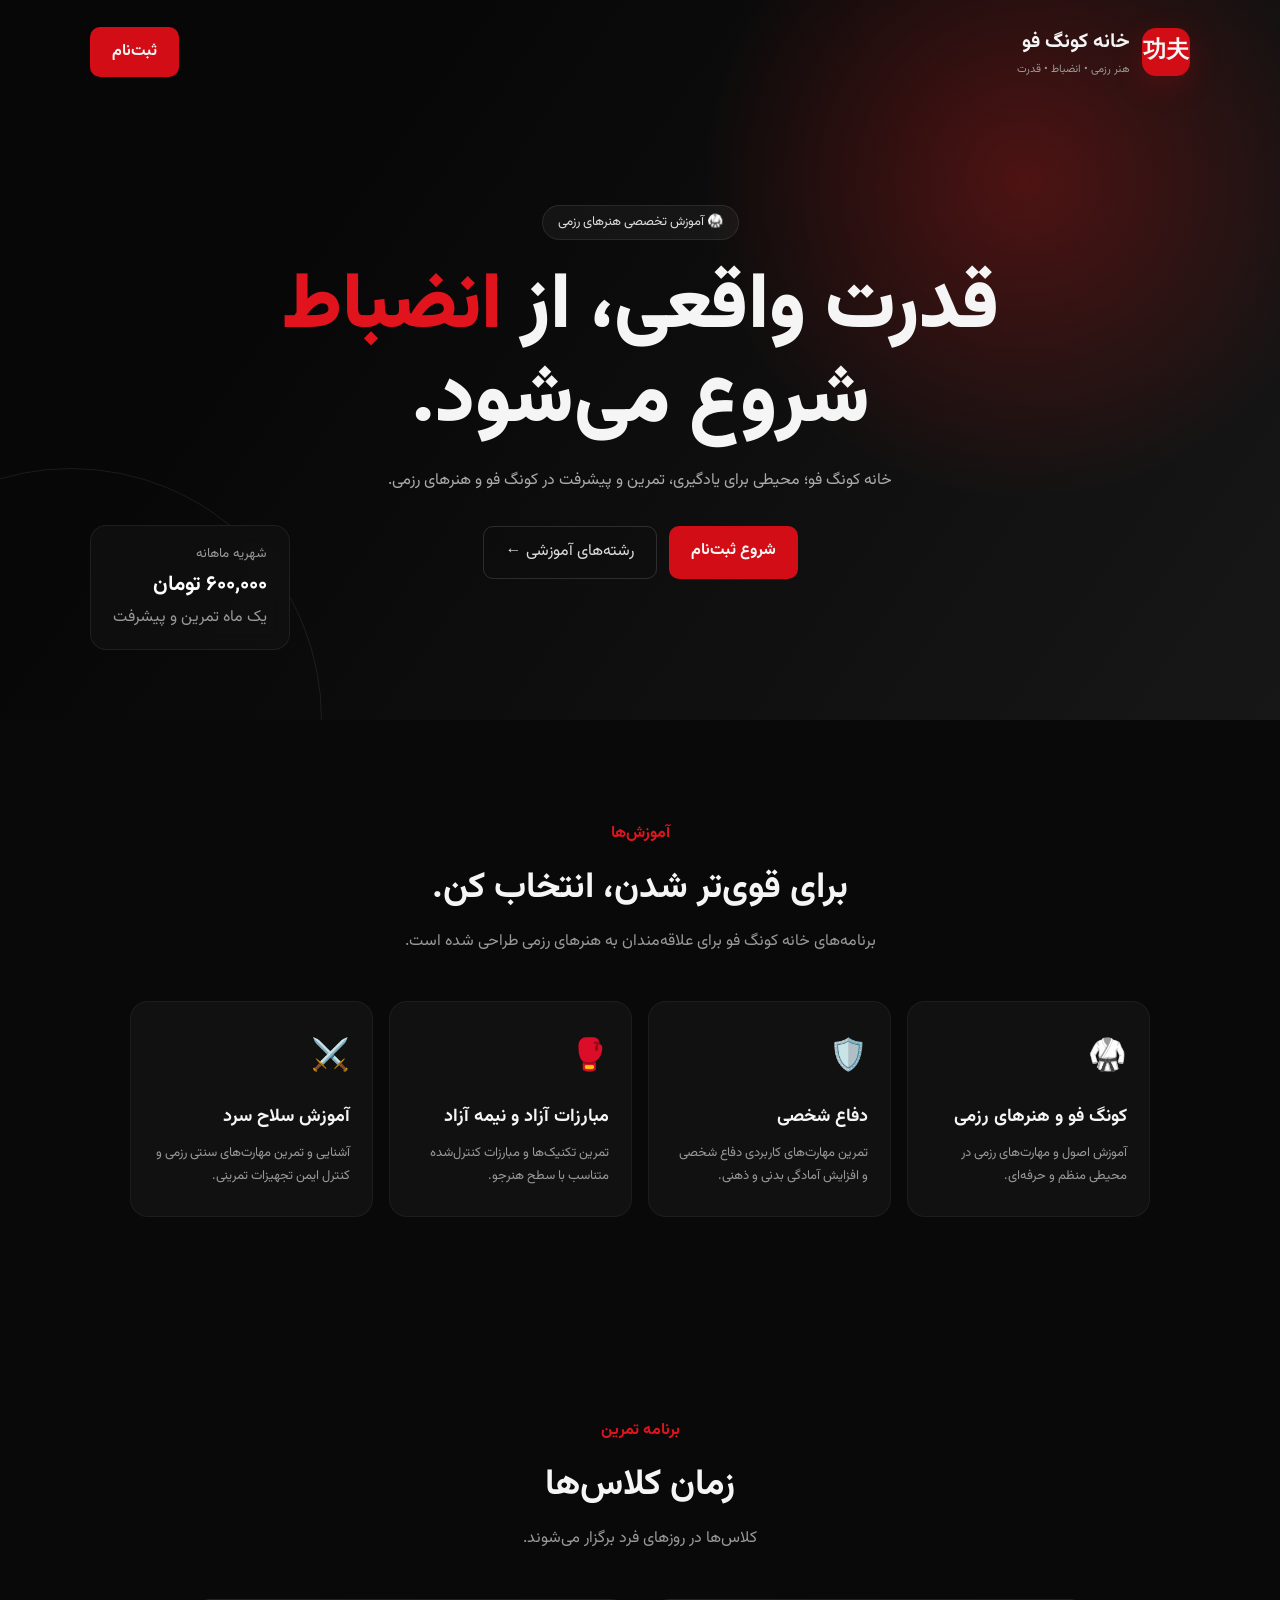
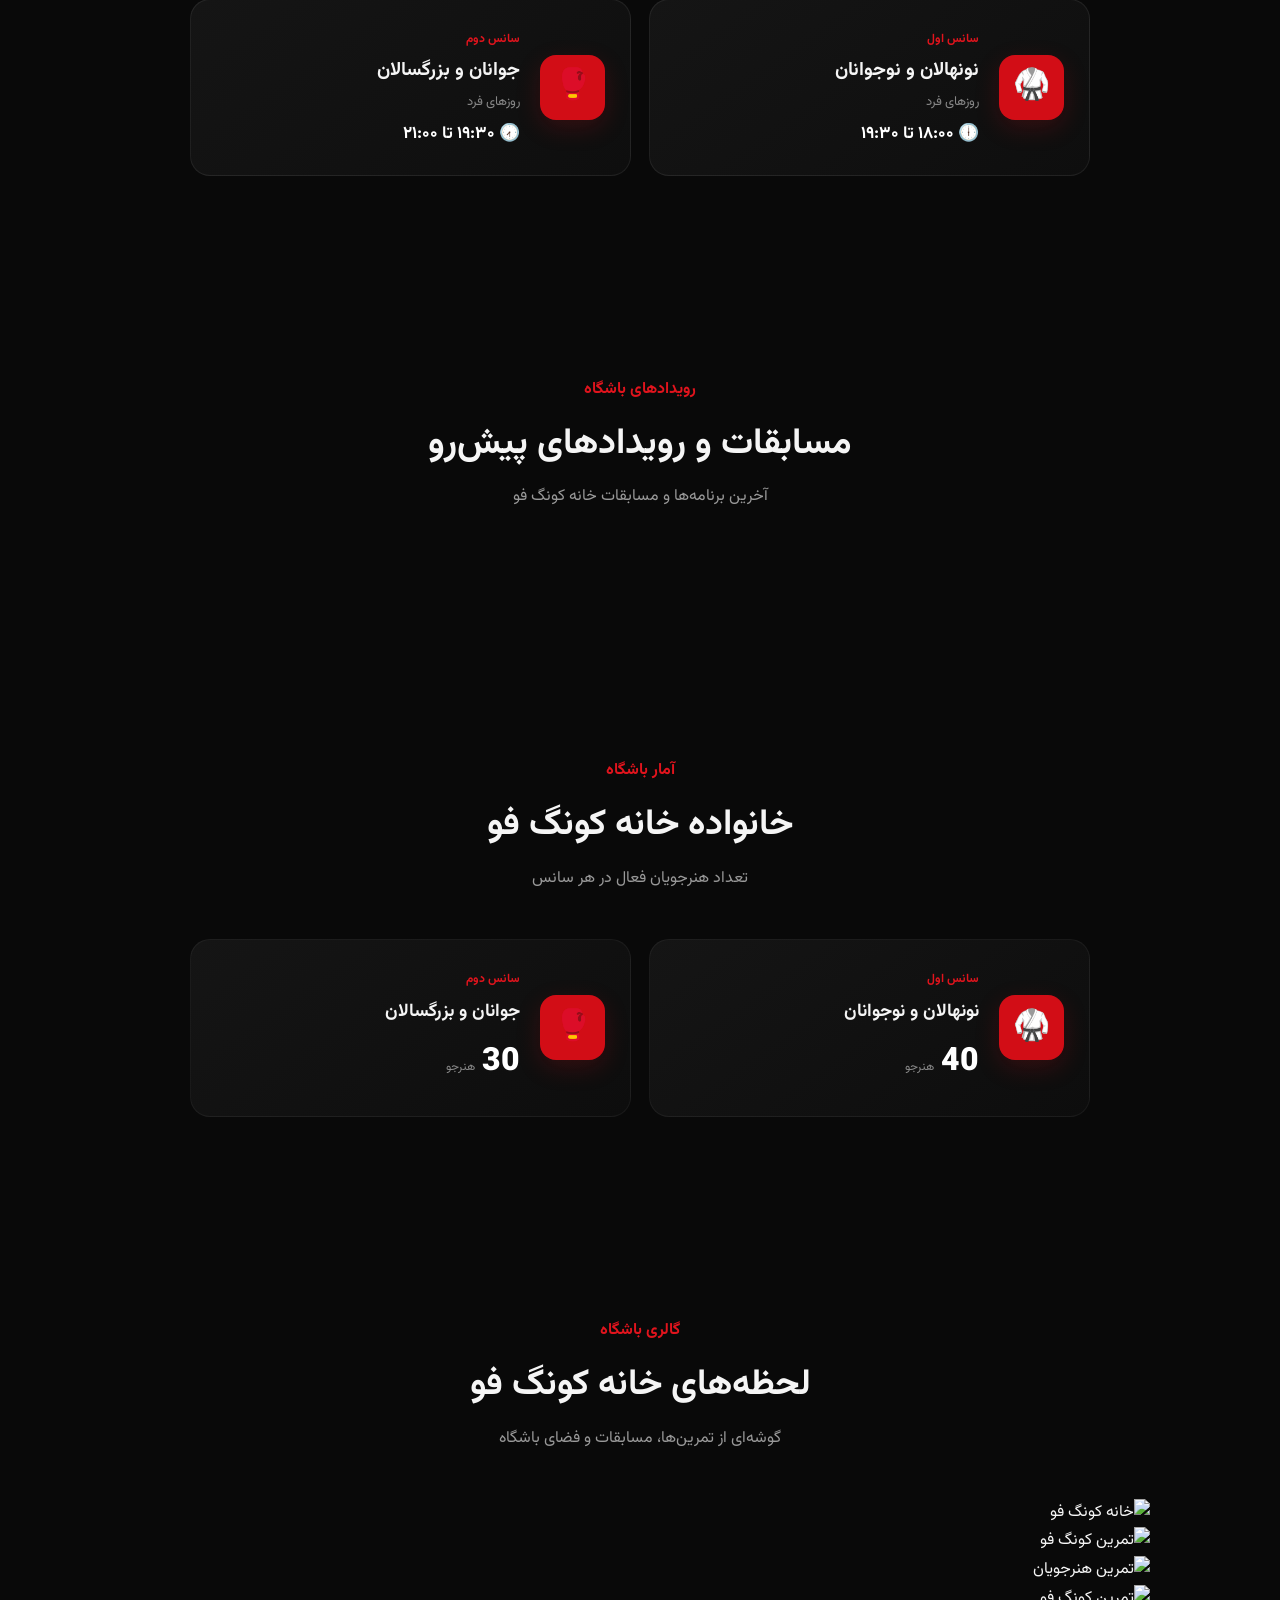
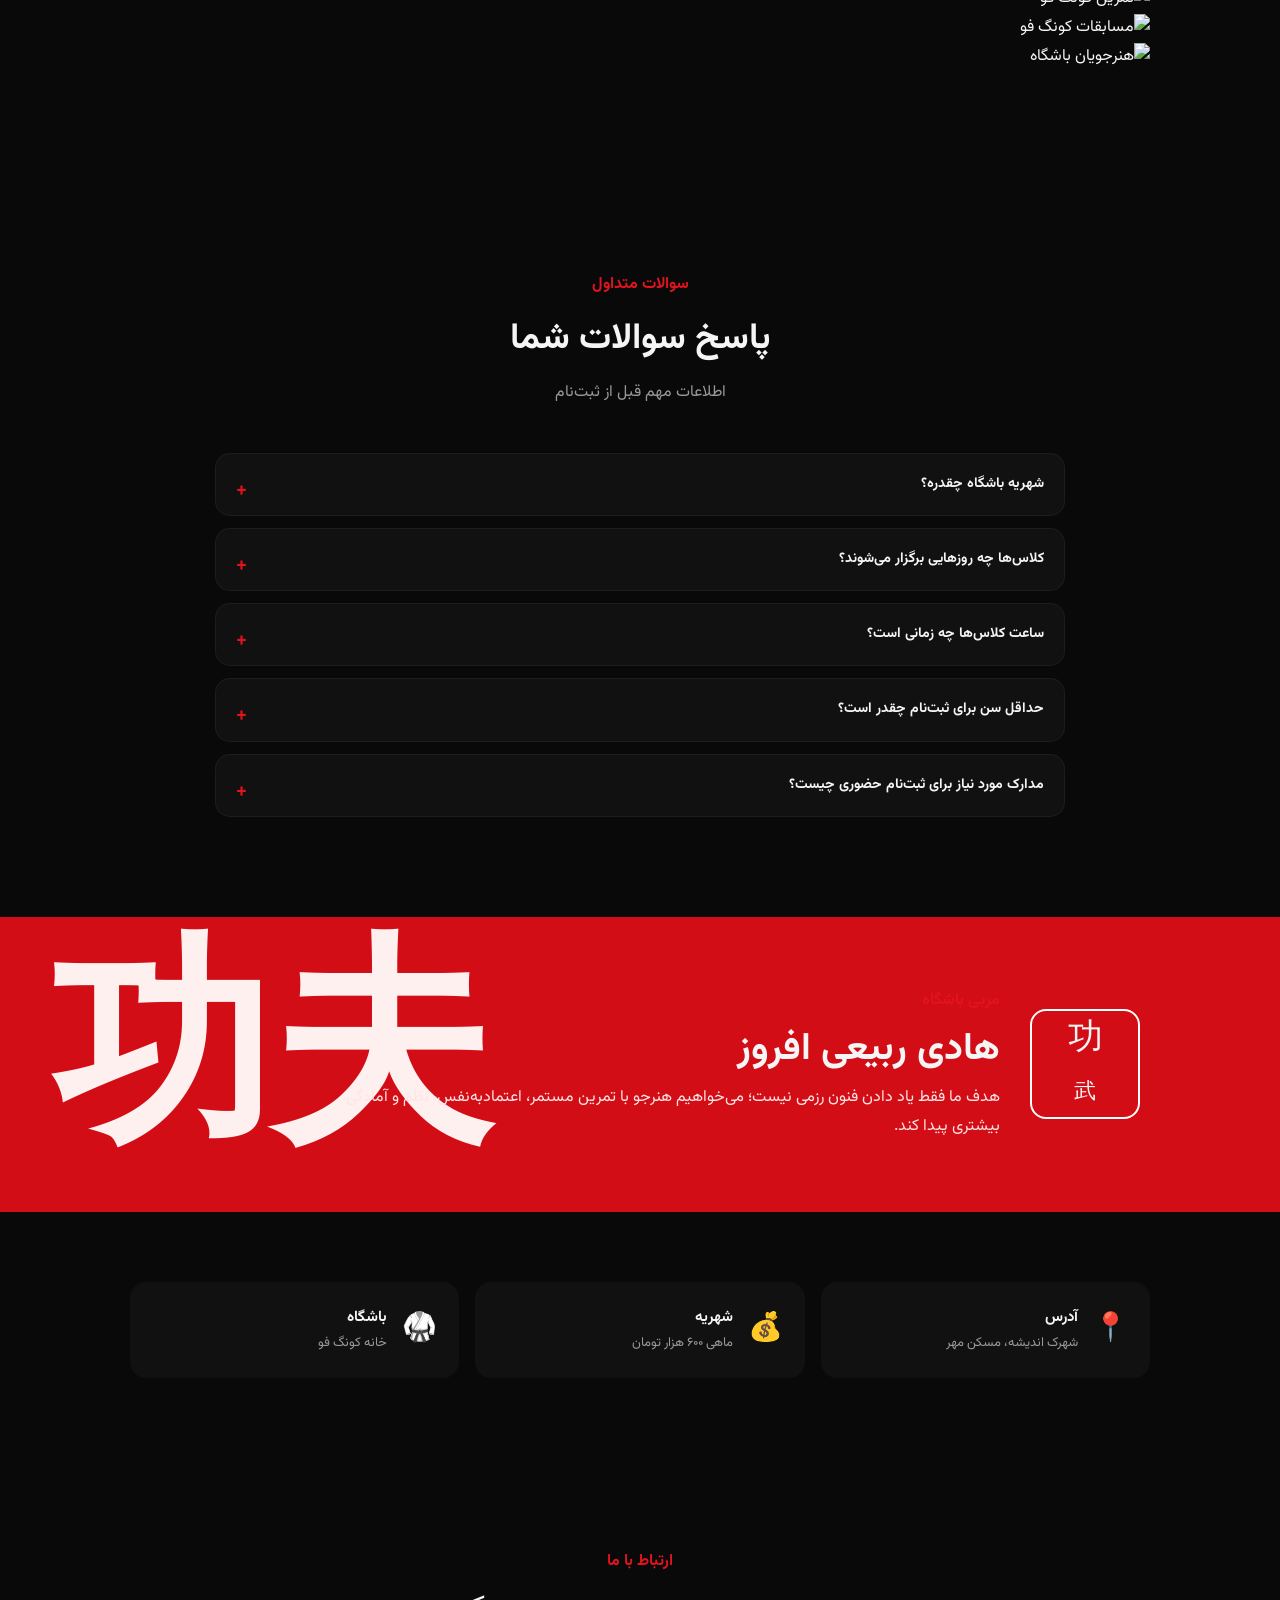
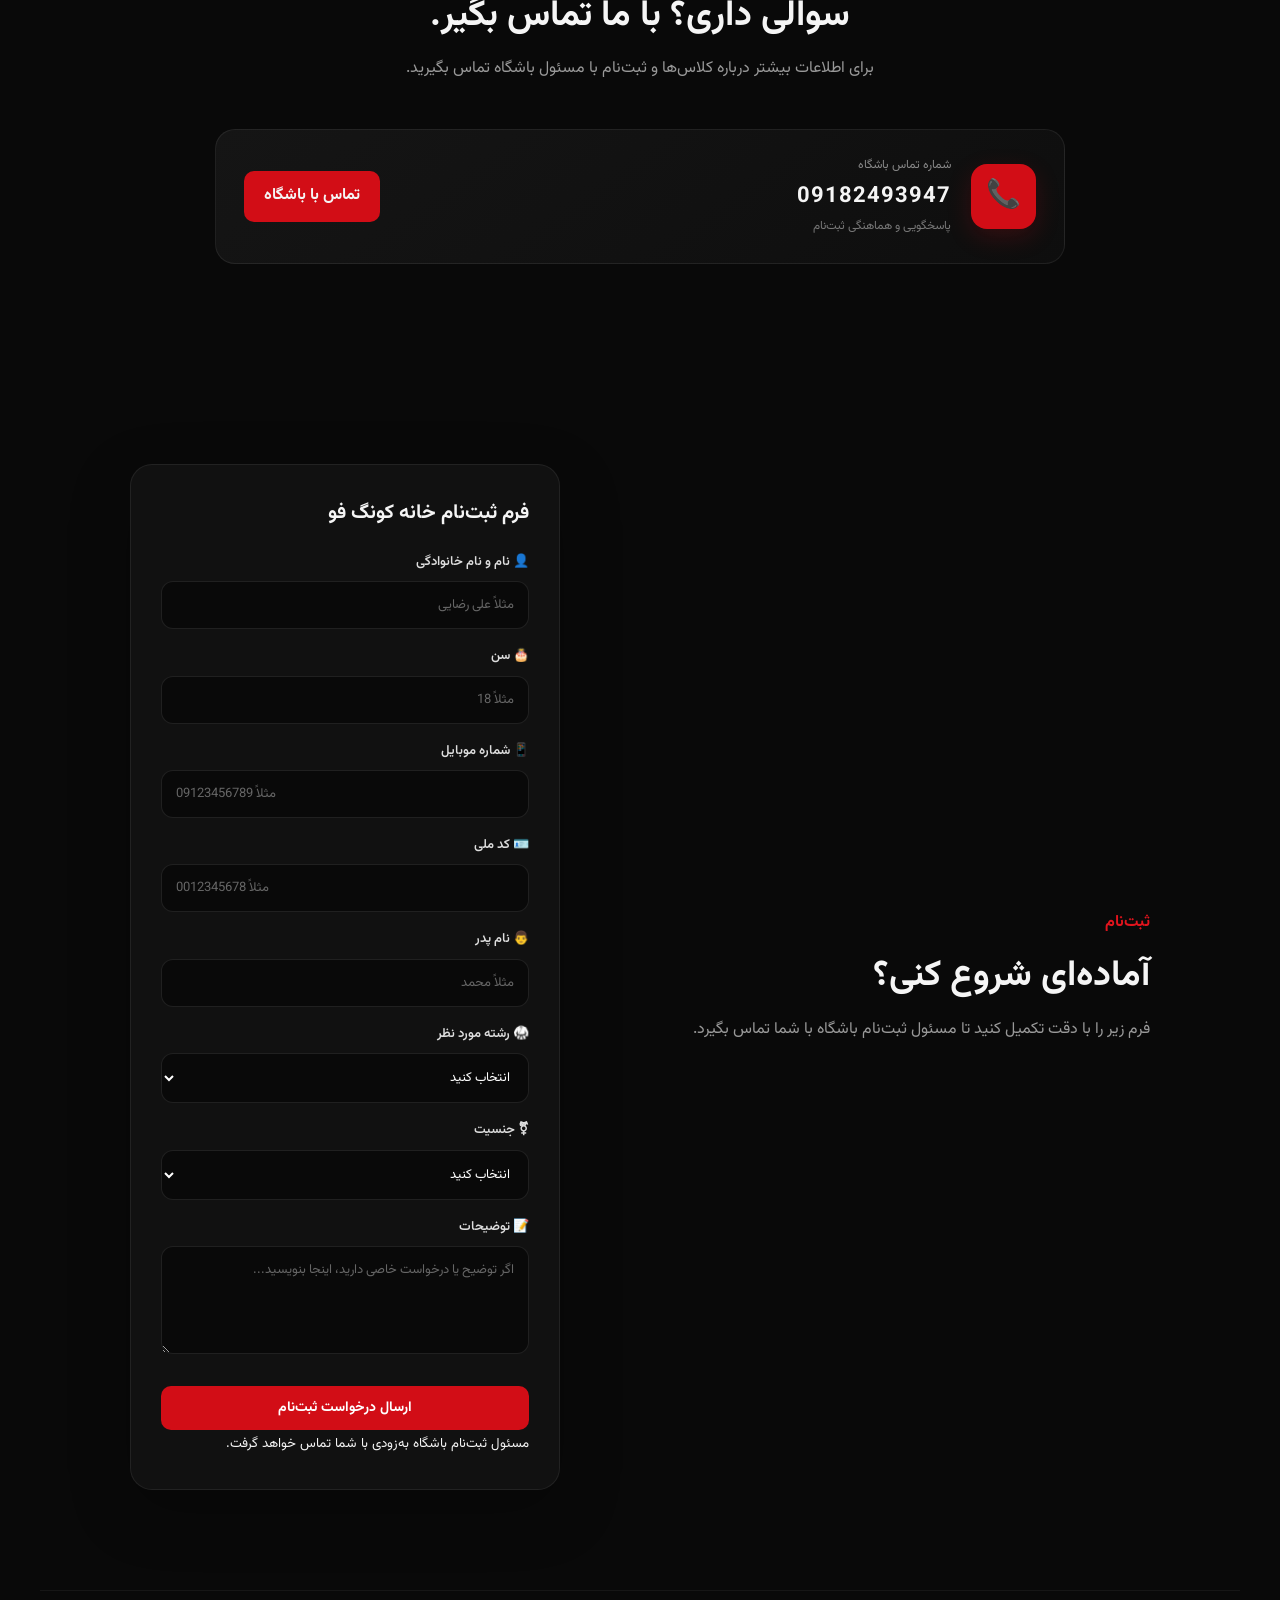
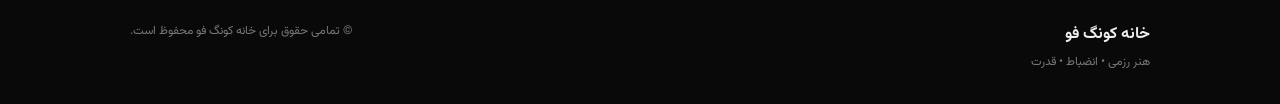
==== commit 8fd7d05b: "Update index.html" ====
--- a/index.html
+++ b/index.html
@@ -330,13 +330,9 @@
 
   <div class="section-title">
 
-    <span>
-      آمار باشگاه
-    </span>
-
-    <h2>
-      خانواده خانه کونگ فو
-    </h2>
+    <span>آمار باشگاه</span>
+
+    <h2>خانواده خانه کونگ فو</h2>
 
     <p>
       تعداد هنرجویان فعال در هر سانس
@@ -347,8 +343,6 @@
 
   <div class="stats-cards">
 
-
-    <!-- سانس اول -->
 
     <div class="stat-card">
 
@@ -384,8 +378,6 @@
     </div>
 
 
-    <!-- سانس دوم -->
-
     <div class="stat-card">
 
       <div class="stat-icon">
@@ -426,6 +418,91 @@
 
 
 <!-- =========================
+     گالری باشگاه
+     ========================= -->
+
+<section class="gallery section" id="gallery">
+
+  <div class="section-title">
+
+    <span>
+      گالری باشگاه
+    </span>
+
+    <h2>
+      لحظه‌های خانه کونگ فو
+    </h2>
+
+    <p>
+      گوشه‌ای از تمرین‌ها، مسابقات و فضای باشگاه
+    </p>
+
+  </div>
+
+
+  <div class="gallery-grid">
+
+
+    <div class="gallery-item">
+      <img
+        src="images/gallery1.jpg"
+        alt="خانه کونگ فو"
+        loading="lazy"
+      >
+    </div>
+
+
+    <div class="gallery-item">
+      <img
+        src="images/gallery2.jpg"
+        alt="تمرین کونگ فو"
+        loading="lazy"
+      >
+    </div>
+
+
+    <div class="gallery-item">
+      <img
+        src="images/gallery3.jpg"
+        alt="تمرین هنرجویان"
+        loading="lazy"
+      >
+    </div>
+
+
+    <div class="gallery-item">
+      <img
+        src="images/gallery4.jpg"
+        alt="تمرین کونگ فو"
+        loading="lazy"
+      >
+    </div>
+
+
+    <div class="gallery-item">
+      <img
+        src="images/gallery5.jpg"
+        alt="مسابقات کونگ فو"
+        loading="lazy"
+      >
+    </div>
+
+
+    <div class="gallery-item">
+      <img
+        src="images/gallery6.jpg"
+        alt="هنرجویان باشگاه"
+        loading="lazy"
+      >
+    </div>
+
+
+  </div>
+
+</section>
+
+
+<!-- =========================
      سوالات متداول
      ========================= -->
 
@@ -488,7 +565,7 @@
         سانس اول:
         ۱۸:۰۰ تا ۱۹:۳۰
 
-        <br>
+        <br><br>
 
         سانس دوم:
         ۱۹:۳۰ تا ۲۱:۰۰
@@ -723,7 +800,6 @@
   id="register"
   class="register section"
 >
-
 
   <div>
 
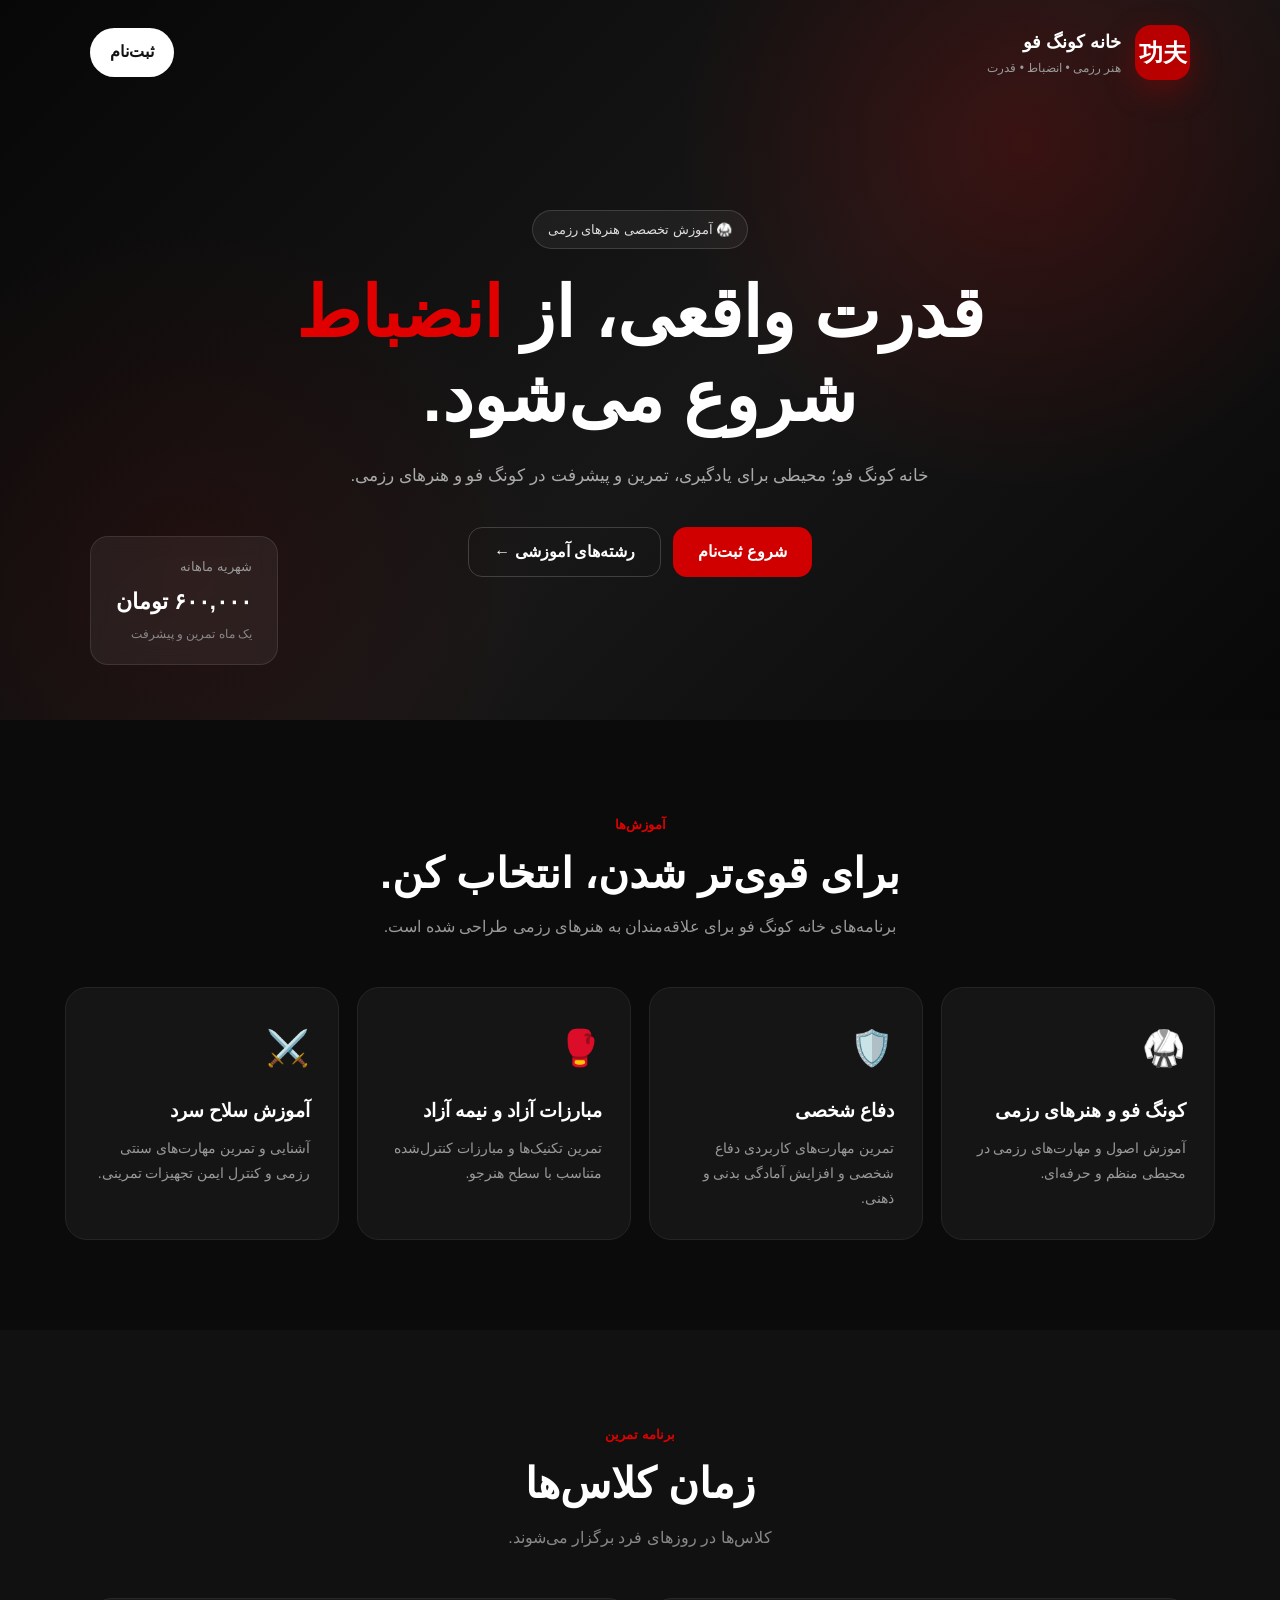
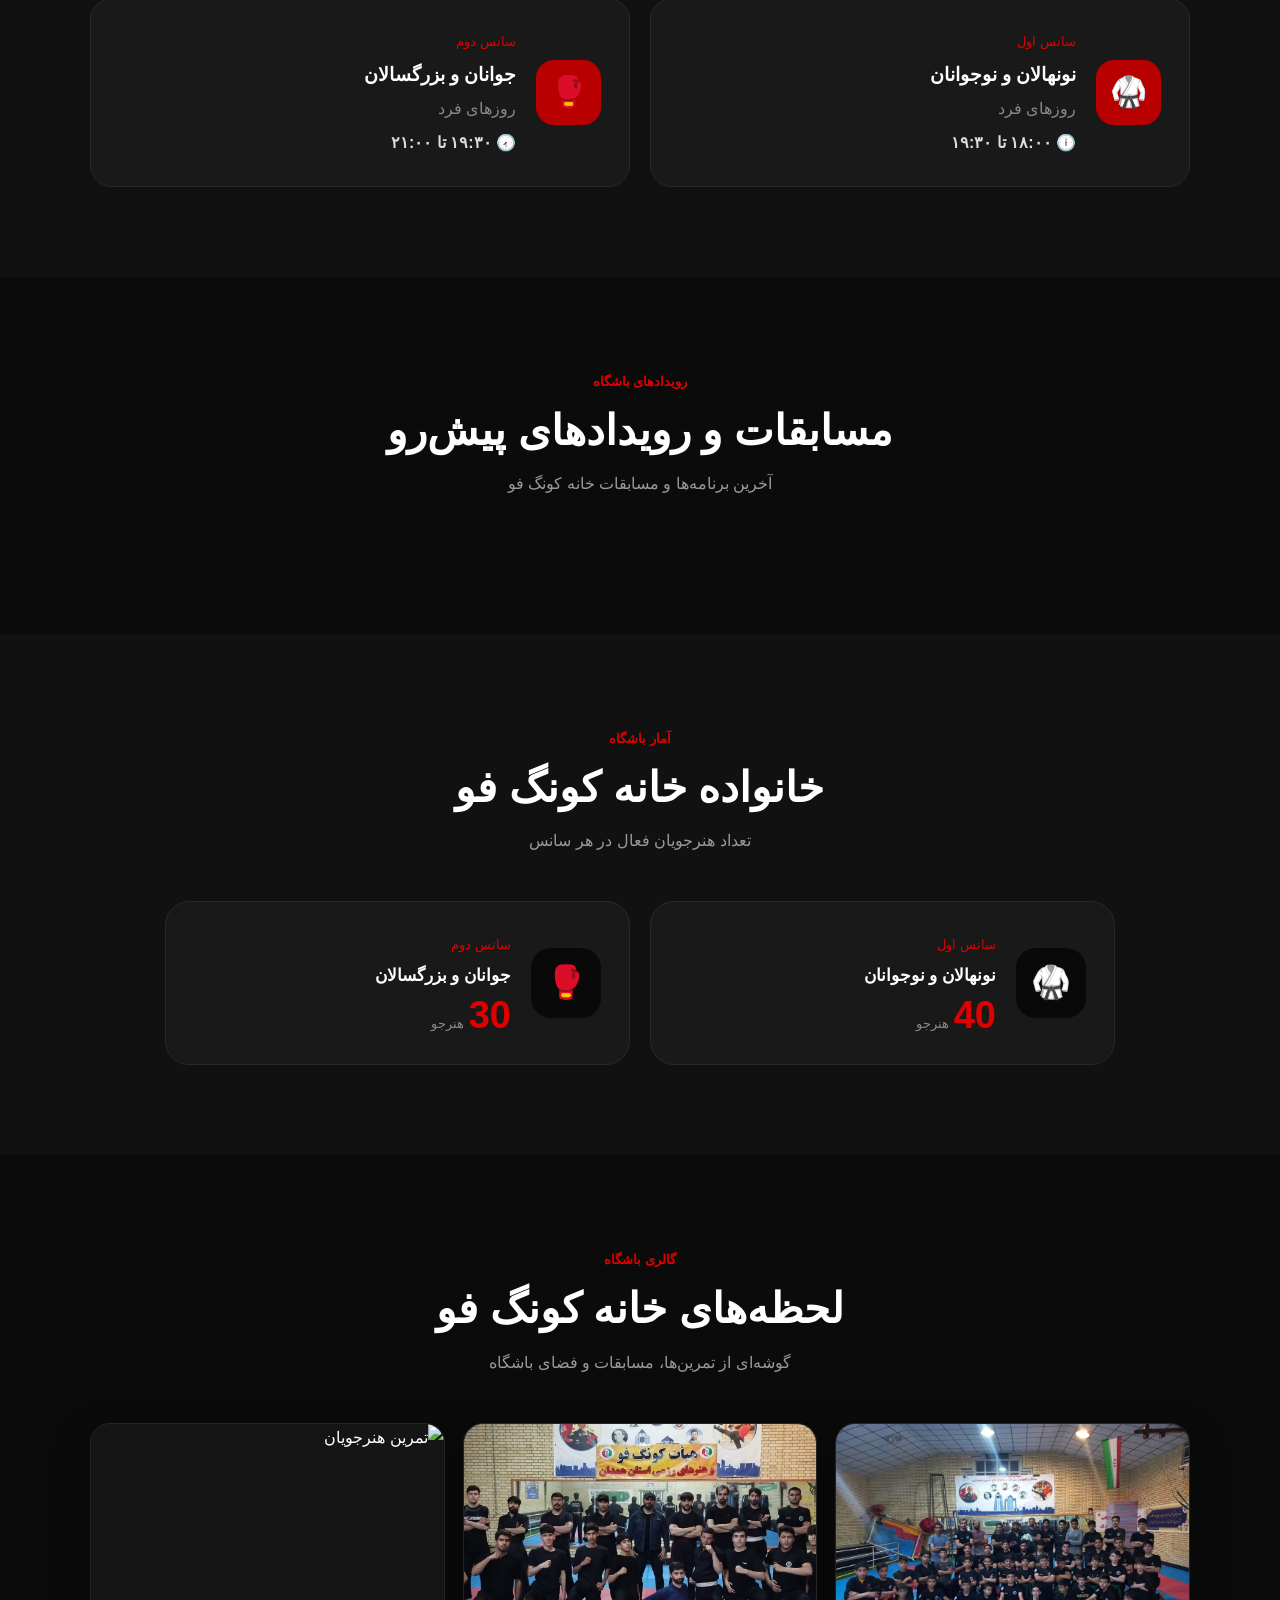
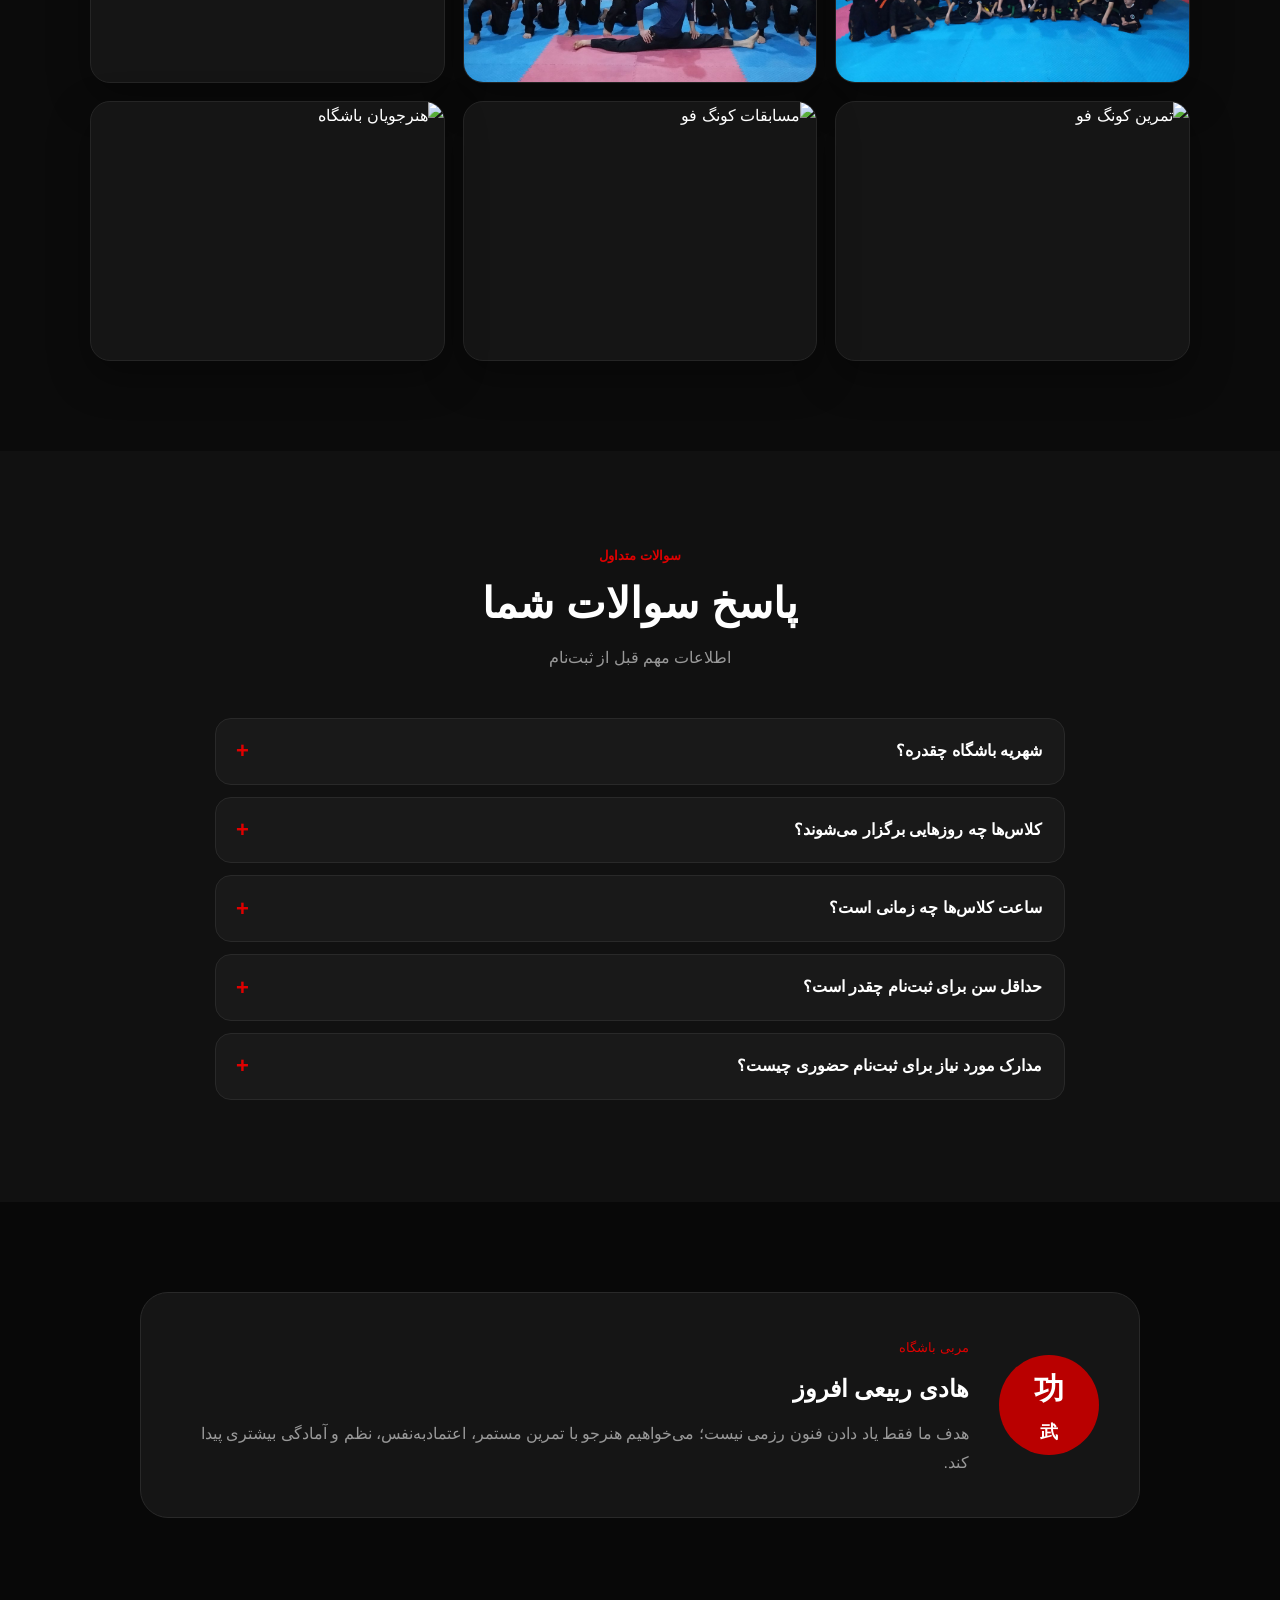
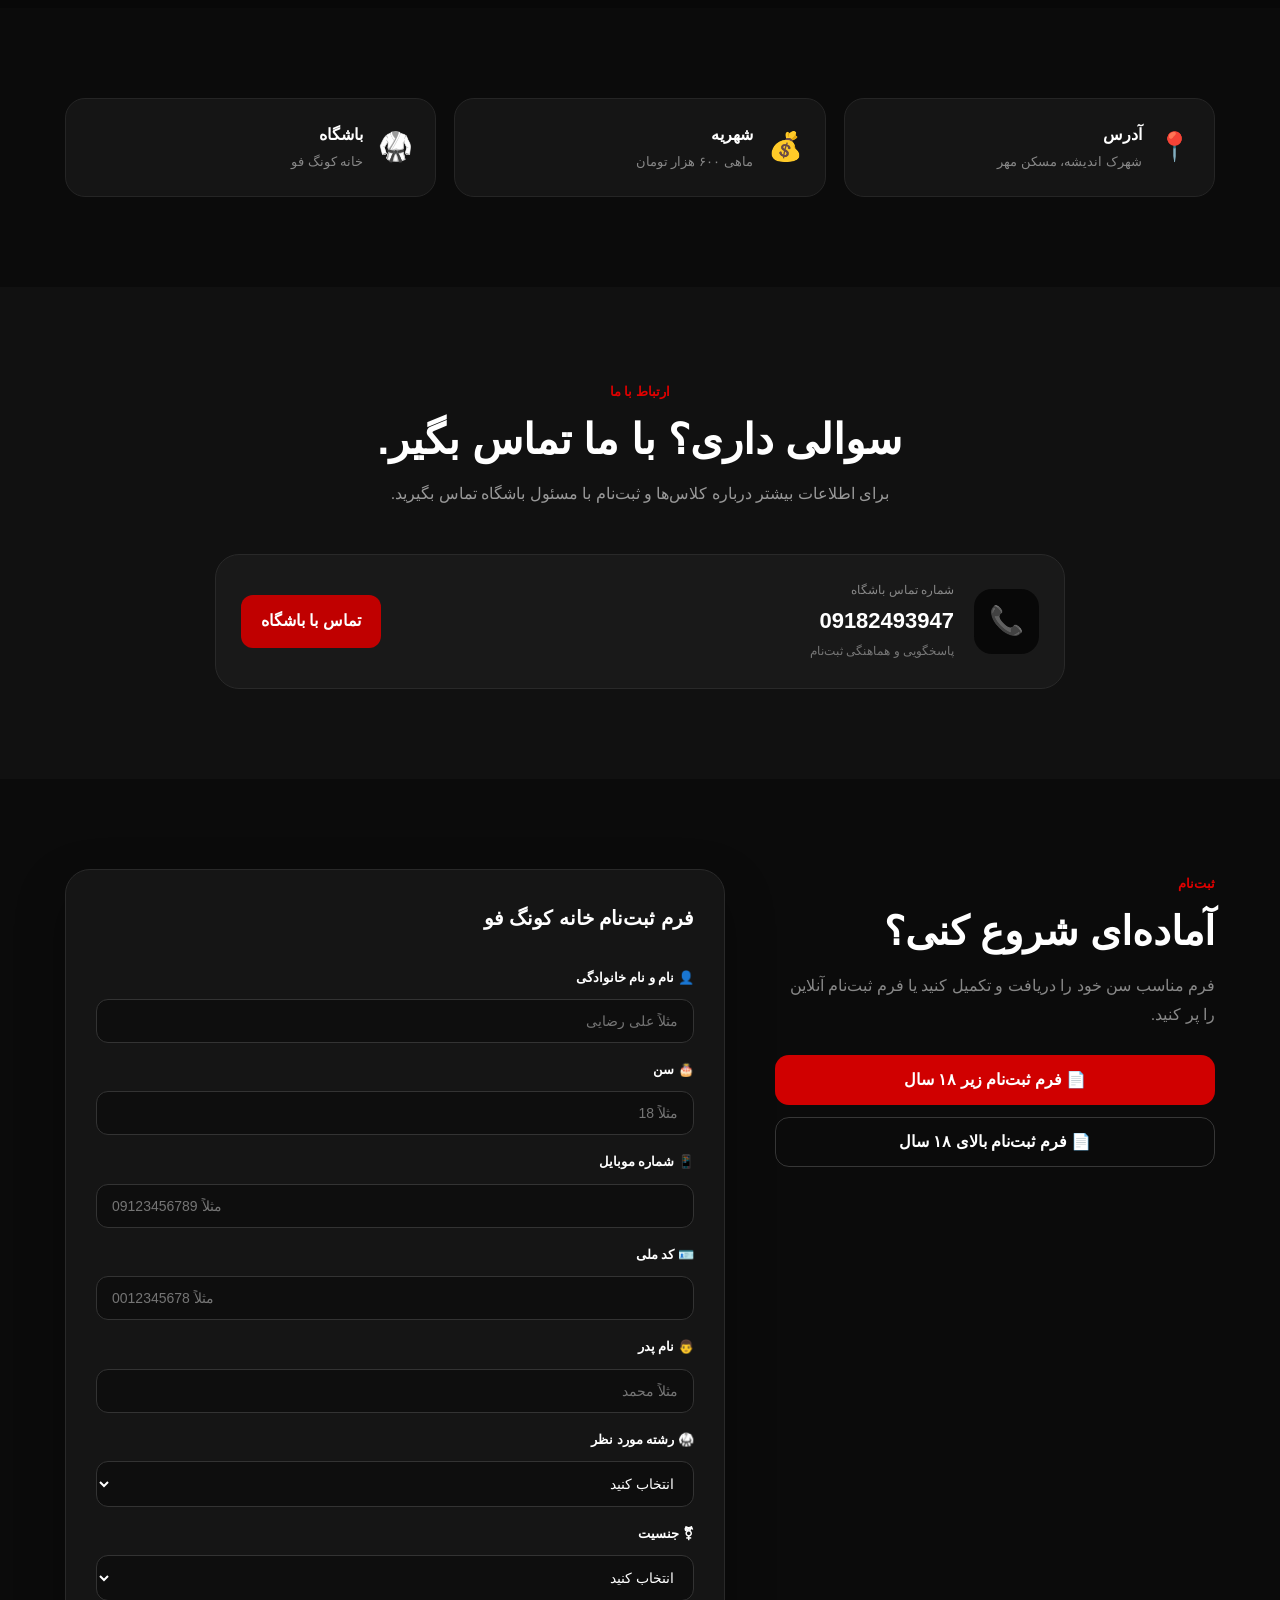
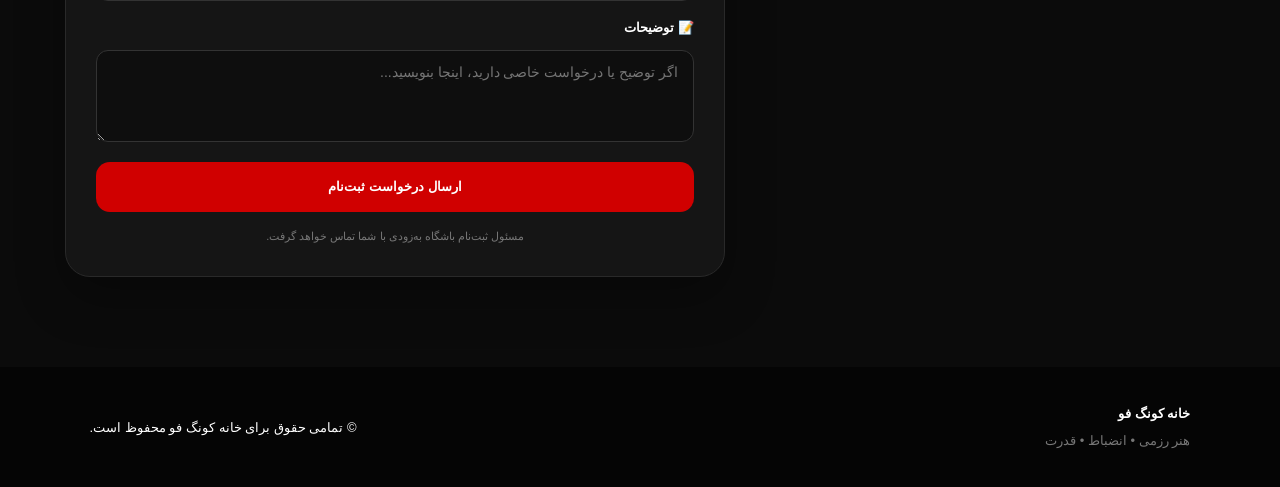
==== commit 5057d602: "Update index.html" ====
--- a/index.html
+++ b/index.html
@@ -812,8 +812,44 @@
     </h2>
 
     <p>
-      فرم زیر را با دقت تکمیل کنید تا مسئول ثبت‌نام باشگاه با شما تماس بگیرد.
+      فرم مناسب سن خود را دریافت و تکمیل کنید یا فرم ثبت‌نام آنلاین را پر کنید.
     </p>
+
+
+    <!-- فرم‌های قابل دریافت -->
+
+    <div style="
+      margin-top:25px;
+      display:grid;
+      gap:12px;
+    ">
+
+      <a
+        href="1.png"
+        target="_blank"
+        class="primary"
+        style="
+          width:100%;
+          text-align:center;
+        "
+      >
+        📄 فرم ثبت‌نام زیر ۱۸ سال
+      </a>
+
+
+      <a
+        href="2.png"
+        target="_blank"
+        class="secondary"
+        style="
+          width:100%;
+          text-align:center;
+        "
+      >
+        📄 فرم ثبت‌نام بالای ۱۸ سال
+      </a>
+
+    </div>
 
   </div>
 
--- a/style.css
+++ b/style.css
@@ -1,1274 +1,1527 @@
-@import url('https://fonts.googleapis.com/css2?family=Vazirmatn:wght@400;500;600;700;800;900&display=swap');
-
-*{
-  box-sizing:border-box;
-  margin:0;
-  padding:0
-}
-
-html{
-  scroll-behavior:smooth
-}
-
-body{
-  font-family:Vazirmatn,Arial,sans-serif;
-  background:#090909;
-  color:#f5f5f5;
-  line-height:1.8
-}
-
-a{
-  text-decoration:none;
-  color:inherit
-}
-
-
-/* =========================
-   هدر
-   ========================= */
-
-.hero{
-  min-height:720px;
-  position:relative;
-  overflow:hidden;
+* {
+  margin: 0;
+  padding: 0;
+  box-sizing: border-box;
+}
+
+html {
+  scroll-behavior: smooth;
+}
+
+body {
+  font-family: Tahoma, Arial, sans-serif;
+  background: #0b0b0b !important;
+  color: #fff !important;
+  line-height: 1.8;
+  overflow-x: hidden;
+}
+
+a {
+  text-decoration: none;
+  color: inherit;
+}
+
+img {
+  max-width: 100%;
+  display: block;
+}
+
+button,
+input,
+select,
+textarea {
+  font-family: inherit;
+}
+
+
+/* =========================
+   عمومی
+   ========================= */
+
+main,
+section,
+.section {
+  background-color: #0b0b0b;
+  color: #fff;
+}
+
+.section {
+  max-width: 1200px;
+  margin: auto;
+  padding: 90px 25px;
+}
+
+.section-title {
+  text-align: center;
+  max-width: 700px;
+  margin: 0 auto 45px;
+}
+
+.section-title span {
+  color: #e00000;
+  font-size: 13px;
+  font-weight: bold;
+}
+
+.section-title h2 {
+  margin-top: 8px;
+  font-size: clamp(28px, 4vw, 42px);
+  line-height: 1.3;
+  color: #fff;
+}
+
+.section-title p {
+  margin-top: 12px;
+  color: #999;
+}
+
+
+/* =========================
+   HERO
+   ========================= */
+
+.hero {
+  min-height: 720px;
+  position: relative;
+  overflow: hidden;
+  padding: 25px 7% 90px;
+
   background:
-  radial-gradient(circle at 80% 25%,rgba(194,25,25,.35),transparent 28%),
-  linear-gradient(125deg,#070707 25%,#171717 100%);
-  padding:24px 7% 80px
-}
-
-.hero:after{
-  content:"";
-  position:absolute;
-  width:500px;
-  height:500px;
-  border:1px solid rgba(255,255,255,.08);
-  border-radius:50%;
-  left:-180px;
-  bottom:-250px
-}
-
-.nav{
-  position:relative;
-  z-index:2;
-  display:flex;
-  justify-content:space-between;
-  align-items:center;
-  max-width:1200px;
-  margin:auto
-}
-
-.brand{
-  display:flex;
-  gap:12px;
-  align-items:center
-}
-
-.brand strong{
-  display:block;
-  font-size:20px
-}
-
-.brand span{
-  display:block;
-  color:#999;
-  font-size:11px
-}
-
-.logo{
-  width:48px;
-  height:48px;
-  border-radius:14px;
-  background:#d20d16;
-  display:grid;
-  place-items:center;
-  font-size:23px;
-  font-weight:900;
-  box-shadow:0 8px 30px #d20d1638
-}
-
-.nav-btn,
-.primary{
-  background:#d20d16;
-  padding:11px 22px;
-  border-radius:10px;
-  font-weight:700;
-  transition:.2s
-}
-
-.nav-btn:hover,
-.primary:hover{
-  background:#f01b24;
-  transform:translateY(-2px)
-}
-
-
-/* =========================
-   هدر اصلی
-   ========================= */
-
-.hero-content{
-  position:relative;
-  z-index:1;
-  max-width:800px;
-  margin:125px auto 0;
-  text-align:center
-}
-
-.badge{
-  display:inline-block;
-  background:#ffffff0b;
-  border:1px solid #ffffff16;
-  border-radius:100px;
-  padding:5px 15px;
-  color:#ddd;
-  font-size:13px
-}
-
-h1{
-  font-size:clamp(42px,7vw,78px);
-  line-height:1.2;
-  margin:22px 0 18px;
-  font-weight:900
-}
-
-h1 span{
-  color:#e1141d
-}
-
-.hero-content p{
-  color:#aaa;
-  max-width:680px;
-  margin:auto;
-  font-size:16px
-}
-
-.hero-actions{
-  display:flex;
-  justify-content:center;
-  gap:12px;
-  margin-top:30px
-}
-
-.secondary{
-  border:1px solid #ffffff22;
-  padding:11px 22px;
-  border-radius:10px;
-  color:#ddd
-}
-
-.hero-card{
-  position:absolute;
-  z-index:2;
-  left:7%;
-  bottom:70px;
-  background:#111c;
-  padding:16px 22px;
-  border:1px solid #ffffff12;
-  border-radius:16px;
-  backdrop-filter:blur(10px);
-  min-width:190px
-}
-
-.hero-card small,
-.hero-card span{
-  display:block;
-  color:#999
-}
-
-.hero-card strong{
-  display:block;
-  font-size:21px;
-  color:#fff
-}
-
-
-/* =========================
-   بخش‌ها
-   ========================= */
-
-.section{
-  max-width:1200px;
-  margin:auto;
-  padding:100px 7%
-}
-
-.section-title{
-  text-align:center;
-  margin-bottom:45px
-}
-
-.section-title>span,
-.register>div:first-child>span,
-.about-box span{
-  color:#e1141d;
-  font-weight:700
-}
-
-.section-title h2,
-.register h2{
-  font-size:36px;
-  margin:7px 0
-}
-
-.section-title p,
-.register p{
-  color:#999
-}
-
-
-/* =========================
-   رشته‌های آموزشی
-   ========================= */
-
-.cards{
-  display:grid;
-  grid-template-columns:repeat(4,1fr);
-  gap:16px
-}
-
-.cards article{
-  background:#111;
-  border:1px solid #ffffff0d;
-  padding:28px 22px;
-  border-radius:18px;
-  transition:.25s
-}
-
-.cards article:hover{
-  transform:translateY(-7px);
-  border-color:#d20d1644
-}
-
-.icon{
-  font-size:31px;
-  margin-bottom:15px
-}
-
-.cards h3{
-  font-size:18px;
-  margin-bottom:8px
-}
-
-.cards p{
-  color:#999;
-  font-size:13px
-}
-
-
-/* =========================
-   برنامه کلاس‌ها
-   ========================= */
-
-.schedule-cards{
-  display:grid;
-  grid-template-columns:repeat(2,1fr);
-  gap:18px;
-  max-width:900px;
-  margin:auto
-}
-
-.schedule-card{
-  display:flex;
-  align-items:center;
-  gap:20px;
-  background:linear-gradient(145deg,#151515,#0e0e0e);
-  border:1px solid #ffffff12;
-  border-radius:20px;
-  padding:25px;
-  transition:.25s
-}
-
-.schedule-card:hover{
-  transform:translateY(-5px);
-  border-color:#d20d1644;
-  box-shadow:0 15px 40px rgba(0,0,0,.25)
-}
-
-.schedule-icon{
-  width:65px;
-  height:65px;
-  flex:none;
-  display:grid;
-  place-items:center;
-  background:#d20d16;
-  border-radius:16px;
-  font-size:30px;
-  box-shadow:0 8px 25px #d20d1630
-}
-
-.schedule-label{
-  display:inline-block;
-  color:#e1141d;
-  font-size:12px;
-  font-weight:700;
-  margin-bottom:3px
-}
-
-.schedule-card h3{
-  font-size:19px;
-  margin-bottom:3px
-}
-
-.schedule-card p{
-  color:#888;
-  font-size:13px;
-  margin-bottom:5px
-}
-
-.schedule-card strong{
-  display:block;
-  color:#fff;
-  font-size:17px
-}
-
-
-/* =========================
-   🏆 برد مسابقات
-   ========================= */
-
-.events{
-  position:relative;
-}
-
-.event-card{
-  position:relative;
-  max-width:900px;
-  margin:auto;
-  padding:32px;
-  overflow:hidden;
+    radial-gradient(
+      circle at 80% 20%,
+      rgba(220, 0, 0, .18),
+      transparent 30%
+    ),
+    radial-gradient(
+      circle at 15% 80%,
+      rgba(150, 0, 0, .12),
+      transparent 30%
+    ),
+    linear-gradient(
+      135deg,
+      #070707,
+      #171717 55%,
+      #080808
+    ) !important;
+
+  color: #fff;
+}
+
+.nav {
+  max-width: 1200px;
+  margin: auto;
+
+  display: flex;
+  align-items: center;
+  justify-content: space-between;
+
+  position: relative;
+  z-index: 5;
+}
+
+.brand {
+  display: flex;
+  align-items: center;
+  gap: 14px;
+}
+
+.logo {
+  width: 55px;
+  height: 55px;
+
+  display: flex;
+  align-items: center;
+  justify-content: center;
+
+  border-radius: 16px;
+
+  background: #b80000;
+  color: white;
+
+  font-size: 24px;
+  font-weight: bold;
+
+  box-shadow:
+    0 10px 30px rgba(180,0,0,.35);
+}
+
+.brand strong {
+  display: block;
+  font-size: 18px;
+}
+
+.brand span {
+  display: block;
+  color: #999;
+  font-size: 12px;
+}
+
+.nav-btn {
+  padding: 10px 20px;
+
+  border-radius: 30px;
+
+  background: #fff;
+  color: #111;
+
+  font-weight: bold;
+
+  transition: .3s;
+}
+
+.nav-btn:hover {
+  transform: translateY(-2px);
+}
+
+
+/* =========================
+   HERO CONTENT
+   ========================= */
+
+.hero-content {
+  max-width: 760px;
+
+  margin: 130px auto 0;
+
+  text-align: center;
+
+  position: relative;
+  z-index: 2;
+}
+
+.badge {
+  display: inline-block;
+
+  padding: 7px 15px;
+
+  border: 1px solid rgba(255,255,255,.14);
+
+  border-radius: 30px;
+
+  background: rgba(255,255,255,.05);
+
+  color: #ddd;
+
+  font-size: 13px;
+}
+
+.hero h1 {
+  margin-top: 22px;
+
+  font-size: clamp(38px,6vw,70px);
+
+  line-height: 1.2;
+
+  color: #fff;
+}
+
+.hero h1 span {
+  color: #e00000;
+}
+
+.hero-content p {
+  max-width: 650px;
+
+  margin: 22px auto;
+
+  color: #aaa;
+
+  font-size: 17px;
+}
+
+.hero-actions {
+  display: flex;
+
+  justify-content: center;
+
+  gap: 12px;
+
+  margin-top: 35px;
+
+  flex-wrap: wrap;
+}
+
+.primary,
+.secondary {
+  display: inline-flex;
+
+  align-items: center;
+  justify-content: center;
+
+  min-height: 50px;
+
+  padding: 0 25px;
+
+  border-radius: 14px;
+
+  font-weight: bold;
+
+  transition: .3s;
+}
+
+.primary {
+  background: #d00000;
+
+  color: #fff;
+
+  border: none;
+
+  cursor: pointer;
+}
+
+.primary:hover {
+  transform: translateY(-3px);
+
+  box-shadow:
+    0 12px 30px rgba(208,0,0,.3);
+}
+
+.secondary {
+  border: 1px solid rgba(255,255,255,.18);
+
+  color: #fff;
+}
+
+.secondary:hover {
+  background: #fff;
+
+  color: #111;
+}
+
+
+/* =========================
+   HERO CARD
+   ========================= */
+
+.hero-card {
+  position: absolute;
+
+  left: 7%;
+  bottom: 55px;
+
+  padding: 18px 25px;
+
+  border-radius: 18px;
+
+  background: rgba(255,255,255,.06);
+
+  border: 1px solid rgba(255,255,255,.1);
+
+  backdrop-filter: blur(10px);
+
+  display: flex;
+
+  flex-direction: column;
+
+  gap: 3px;
+}
+
+.hero-card small {
+  color: #999;
+}
+
+.hero-card strong {
+  font-size: 22px;
+}
+
+.hero-card span {
+  color: #888;
+
+  font-size: 12px;
+}
+
+
+/* =========================
+   CARDS
+   ========================= */
+
+.cards {
+  display: grid;
+
+  grid-template-columns:
+    repeat(4,1fr);
+
+  gap: 18px;
+}
+
+.cards article {
+  padding: 28px;
+
+  background: #151515 !important;
+
+  border-radius: 22px;
+
+  border: 1px solid #252525;
+
+  color: #fff;
+
+  transition: .3s;
+}
+
+.cards article:hover {
+  transform: translateY(-6px);
+
+  border-color: #5d0000;
+
+  box-shadow:
+    0 20px 45px rgba(0,0,0,.35);
+}
+
+.icon {
+  font-size: 35px;
+
+  margin-bottom: 15px;
+}
+
+.cards h3 {
+  margin-bottom: 8px;
+
+  color: #fff;
+}
+
+.cards p {
+  color: #999;
+  font-size: 14px;
+}
+
+
+/* =========================
+   SCHEDULE
+   ========================= */
+
+.schedule {
+  max-width: 100%;
+
+  background: #111 !important;
+
+  color: #fff;
+}
+
+.schedule .section-title p {
+  color: #888;
+}
+
+.schedule-cards {
+  max-width: 1100px;
+
+  margin: auto;
+
+  display: grid;
+
+  grid-template-columns:
+    repeat(2,1fr);
+
+  gap: 20px;
+}
+
+.schedule-card {
+  display: flex;
+
+  align-items: center;
+
+  gap: 20px;
+
+  padding: 28px;
+
+  background: #191919 !important;
+
+  border-radius: 22px;
+
+  border: 1px solid #292929;
+}
+
+.schedule-icon {
+  width: 65px;
+  height: 65px;
+
+  flex-shrink: 0;
+
+  display: flex;
+
+  align-items: center;
+  justify-content: center;
+
+  border-radius: 18px;
+
+  background: #b90000;
+
+  font-size: 30px;
+}
+
+.schedule-label {
+  color: #e00000;
+
+  font-size: 13px;
+}
+
+.schedule-card h3 {
+  margin: 3px 0;
+
+  color: #fff;
+}
+
+.schedule-card p {
+  color: #888;
+}
+
+.schedule-card strong {
+  display: block;
+
+  margin-top: 5px;
+
+  color: #ddd;
+}
+
+
+/* =========================
+   EVENTS
+   ========================= */
+
+.events {
+  max-width: 100%;
+
+  background: #0b0b0b !important;
+
+  color: #fff;
+}
+
+.event-card {
+  max-width: 950px;
+
+  margin: auto;
+
+  padding: 30px;
+
+  border-radius: 28px;
 
   background:
-    radial-gradient(circle at 90% 10%,rgba(210,13,22,.28),transparent 30%),
-    linear-gradient(145deg,#171717,#0c0c0c);
-
-  border:1px solid rgba(210,13,22,.35);
-  border-radius:26px;
+    linear-gradient(
+      135deg,
+      #151515,
+      #242424
+    ) !important;
+
+  color: #fff;
+
+  border: 1px solid #2b2b2b;
 
   box-shadow:
-    0 20px 70px rgba(0,0,0,.4),
-    0 0 45px rgba(210,13,22,.08);
-
-  animation:eventFloat 4s ease-in-out infinite;
-}
-
-.event-card:before{
-  content:"";
-  position:absolute;
-  width:220px;
-  height:220px;
-  border-radius:50%;
-  border:1px solid rgba(255,255,255,.05);
-  top:-120px;
-  left:-80px;
-  animation:eventRotate 12s linear infinite;
-}
-
-.event-card:after{
-  content:"";
-  position:absolute;
-  width:100%;
-  height:2px;
-  left:0;
-  top:0;
-  background:linear-gradient(
-    90deg,
-    transparent,
-    #e1141d,
-    transparent
-  );
-  animation:eventScan 3s ease-in-out infinite;
-}
-
-.event-top{
-  position:relative;
-  z-index:2;
-  display:flex;
-  align-items:center;
-  gap:18px;
-  margin-bottom:28px;
-}
-
-.event-icon{
-  width:75px;
-  height:75px;
-  flex:none;
-
-  display:grid;
-  place-items:center;
-
-  background:linear-gradient(145deg,#e1141d,#a8070e);
-  border-radius:20px;
-
-  font-size:38px;
+    0 25px 60px rgba(0,0,0,.3);
+}
+
+.event-top {
+  display: flex;
+
+  align-items: center;
+
+  gap: 18px;
+}
+
+.event-icon {
+  width: 65px;
+  height: 65px;
+
+  display: flex;
+
+  align-items: center;
+  justify-content: center;
+
+  border-radius: 18px;
+
+  background: #c00000;
+
+  font-size: 30px;
+}
+
+.event-label {
+  color: #e00000;
+
+  font-size: 13px;
+}
+
+.event-top h3 {
+  font-size: 24px;
+
+  color: #fff;
+}
+
+.event-info {
+  display: grid;
+
+  grid-template-columns:
+    repeat(4,1fr);
+
+  gap: 12px;
+
+  margin-top: 30px;
+}
+
+.event-info div {
+  padding: 15px;
+
+  border-radius: 16px;
+
+  background: rgba(255,255,255,.06);
+}
+
+.event-info p {
+  color: #ccc;
+
+  font-size: 13px;
+}
+
+.event-countdown {
+  margin-top: 30px;
+
+  text-align: center;
+}
+
+.event-countdown > span {
+  color: #999;
+
+  font-size: 13px;
+}
+
+.countdown-boxes {
+  display: grid;
+
+  grid-template-columns:
+    repeat(4,1fr);
+
+  gap: 12px;
+
+  max-width: 600px;
+
+  margin: 15px auto 0;
+}
+
+.countdown-boxes div {
+  padding: 18px 10px;
+
+  background: rgba(255,255,255,.06);
+
+  border-radius: 16px;
+}
+
+.countdown-boxes strong {
+  display: block;
+
+  font-size: 30px;
+
+  color: #fff;
+}
+
+.countdown-boxes small {
+  color: #999;
+}
+
+.event-status {
+  text-align: center;
+
+  margin-top: 20px;
+
+  color: #ddd;
+}
+
+
+/* =========================
+   STUDENTS
+   ========================= */
+
+.students-stats {
+  max-width: 100%;
+
+  background: #111 !important;
+
+  color: #fff;
+}
+
+.stats-cards {
+  max-width: 950px;
+
+  margin: auto;
+
+  display: grid;
+
+  grid-template-columns:
+    repeat(2,1fr);
+
+  gap: 20px;
+}
+
+.stat-card {
+  display: flex;
+
+  align-items: center;
+
+  gap: 20px;
+
+  padding: 28px;
+
+  border-radius: 24px;
+
+  background: #191919 !important;
+
+  border: 1px solid #292929;
+
+  color: #fff;
+
+  transition: .3s;
+}
+
+.stat-card:hover {
+  transform: translateY(-5px);
+
+  border-color: #500000;
+}
+
+.stat-icon {
+  width: 70px;
+  height: 70px;
+
+  display: flex;
+
+  align-items: center;
+  justify-content: center;
+
+  flex-shrink: 0;
+
+  border-radius: 20px;
+
+  background: #090909;
+
+  font-size: 32px;
+}
+
+.stat-info > span {
+  color: #e00000;
+
+  font-size: 13px;
+}
+
+.stat-info h3 {
+  margin: 2px 0 5px;
+
+  font-size: 17px;
+
+  color: #fff;
+}
+
+.stat-info > div {
+  display: flex;
+
+  align-items: baseline;
+
+  gap: 5px;
+}
+
+.counter {
+  font-size: 38px;
+
+  font-weight: bold;
+
+  line-height: 1;
+
+  color: #e00000;
+}
+
+.stat-info small {
+  color: #888;
+}
+
+
+/* =========================
+   GALLERY
+   ========================= */
+
+.gallery {
+  max-width: 100%;
+
+  background: #0b0b0b !important;
+
+  color: #fff;
+}
+
+.gallery-grid {
+  width: 100%;
+
+  max-width: 1100px;
+
+  margin: 40px auto 0;
+
+  display: grid;
+
+  grid-template-columns:
+    repeat(3,1fr);
+
+  gap: 18px;
+
+  background: transparent;
+}
+
+.gallery-item {
+  height: 260px;
+
+  overflow: hidden;
+
+  position: relative;
+
+  border-radius: 20px;
+
+  background: #151515 !important;
+
+  border: 1px solid #252525;
 
   box-shadow:
-    0 10px 30px rgba(210,13,22,.3);
-
-  animation:eventIcon 2s ease-in-out infinite;
-}
-
-.event-label{
-  display:inline-block;
-  color:#e1141d;
-  font-size:13px;
-  font-weight:800;
-  margin-bottom:3px;
-}
-
-.event-top h3{
-  font-size:28px;
-  font-weight:900;
-}
-
-.event-info{
-  position:relative;
-  z-index:2;
-
-  display:grid;
-  grid-template-columns:repeat(4,1fr);
-  gap:12px;
-}
-
-.event-info>div{
-  background:#090909aa;
-  border:1px solid #ffffff0c;
-  border-radius:15px;
-  padding:15px 10px;
-  text-align:center;
-  transition:.25s;
-}
-
-.event-info>div:hover{
-  transform:translateY(-4px);
-  border-color:#d20d1644;
-}
-
-.event-info span{
-  display:block;
-  font-size:23px;
-  margin-bottom:5px;
-}
-
-.event-info p{
-  color:#ccc;
-  font-size:12px;
-}
-
-
-/* تایمر */
-
-.event-countdown{
-  position:relative;
-  z-index:2;
-
-  margin-top:25px;
-  padding-top:25px;
-
-  border-top:1px solid #ffffff0c;
-
-  text-align:center;
-}
-
-.event-countdown>span{
-  display:block;
-  color:#888;
-  font-size:13px;
-  margin-bottom:15px;
-}
-
-.countdown-boxes{
-  display:flex;
-  justify-content:center;
-  gap:12px;
-}
-
-.countdown-boxes>div{
-  width:105px;
-  min-height:90px;
-
-  display:flex;
-  flex-direction:column;
-  justify-content:center;
-  align-items:center;
-
-  background:
-    linear-gradient(145deg,#191919,#0a0a0a);
-
-  border:1px solid #ffffff12;
-  border-radius:17px;
+    0 15px 40px rgba(0,0,0,.35);
+
+  transition: .3s;
+}
+
+.gallery-item img {
+  width: 100%;
+  height: 100%;
+
+  object-fit: cover;
+
+  transition:
+    transform .5s ease;
+}
+
+.gallery-item:hover {
+  transform: translateY(-6px);
+
+  border-color: #700000;
+}
+
+.gallery-item:hover img {
+  transform: scale(1.07);
+}
+
+
+/* =========================
+   FAQ
+   ========================= */
+
+.faq {
+  max-width: 100%;
+
+  background: #111 !important;
+
+  color: #fff;
+}
+
+.faq-list {
+  max-width: 850px;
+
+  margin: auto;
+}
+
+.faq-list details {
+  background: #191919 !important;
+
+  border: 1px solid #292929;
+
+  border-radius: 16px;
+
+  margin-bottom: 12px;
+
+  overflow: hidden;
+}
+
+.faq-list summary {
+  padding: 18px 22px;
+
+  cursor: pointer;
+
+  font-weight: bold;
+
+  list-style: none;
+
+  position: relative;
+
+  padding-left: 50px;
+
+  color: #fff;
+}
+
+.faq-list summary::-webkit-details-marker {
+  display: none;
+}
+
+.faq-list summary::after {
+  content: "+";
+
+  position: absolute;
+
+  left: 20px;
+  top: 50%;
+
+  transform:
+    translateY(-50%);
+
+  font-size: 22px;
+
+  color: #e00000;
+}
+
+.faq-list details[open] summary::after {
+  content: "−";
+}
+
+.faq-list details p {
+  padding:
+    0 22px 20px;
+
+  color: #999;
+
+  font-size: 14px;
+}
+
+
+/* =========================
+   ABOUT
+   ========================= */
+
+.about {
+  padding: 90px 25px;
+
+  background: #080808 !important;
+
+  color: #fff;
+}
+
+.about-box {
+  max-width: 1000px;
+
+  margin: auto;
+
+  display: flex;
+
+  align-items: center;
+
+  gap: 30px;
+
+  padding: 40px;
+
+  border-radius: 28px;
+
+  background: #151515 !important;
+
+  border: 1px solid #292929;
+}
+
+.seal {
+  width: 100px;
+  height: 100px;
+
+  display: flex;
+
+  flex-direction: column;
+
+  align-items: center;
+  justify-content: center;
+
+  flex-shrink: 0;
+
+  border-radius: 50%;
+
+  background: #b90000;
+
+  color: #fff;
+
+  font-size: 30px;
+
+  font-weight: bold;
+}
+
+.seal small {
+  font-size: 18px;
+}
+
+.about-box span {
+  color: #e00000;
+
+  font-size: 13px;
+}
+
+.about-box h2 {
+  margin: 5px 0 10px;
+
+  color: #fff;
+}
+
+.about-box p {
+  color: #999;
+}
+
+
+/* =========================
+   INFO
+   ========================= */
+
+.info {
+  max-width: 1200px;
+
+  display: grid;
+
+  grid-template-columns:
+    repeat(3,1fr);
+
+  gap: 18px;
+
+  background: #0b0b0b !important;
+}
+
+.info-item {
+  display: flex;
+
+  align-items: center;
+
+  gap: 15px;
+
+  padding: 22px;
+
+  background: #151515 !important;
+
+  border: 1px solid #252525;
+
+  border-radius: 20px;
+
+  color: #fff;
+}
+
+.info-item > span {
+  font-size: 28px;
+}
+
+.info-item b {
+  color: #fff;
+}
+
+.info-item p {
+  color: #888;
+
+  font-size: 13px;
+}
+
+
+/* =========================
+   CONTACT
+   ========================= */
+
+.contact {
+  max-width: 100%;
+
+  background: #111 !important;
+
+  color: #fff;
+}
+
+.contact-card {
+  max-width: 850px;
+
+  margin: auto;
+
+  padding: 25px;
+
+  display: flex;
+
+  align-items: center;
+
+  gap: 20px;
+
+  background: #191919 !important;
+
+  border-radius: 24px;
+
+  border: 1px solid #292929;
+}
+
+.contact-icon {
+  width: 65px;
+  height: 65px;
+
+  display: flex;
+
+  align-items: center;
+  justify-content: center;
+
+  flex-shrink: 0;
+
+  border-radius: 18px;
+
+  background: #080808;
+
+  font-size: 28px;
+}
+
+.contact-info {
+  flex: 1;
+}
+
+.contact-info span {
+  display: block;
+
+  color: #888;
+
+  font-size: 12px;
+}
+
+.contact-info strong {
+  display: block;
+
+  font-size: 22px;
+
+  color: #fff;
+}
+
+.contact-info p {
+  color: #777;
+
+  font-size: 12px;
+}
+
+.contact-button {
+  padding: 12px 20px;
+
+  border-radius: 12px;
+
+  background: #c00000;
+
+  color: #fff;
+
+  font-weight: bold;
+}
+
+
+/* =========================
+   REGISTER
+   ========================= */
+
+.register {
+  max-width: 1200px;
+
+  display: grid;
+
+  grid-template-columns:
+    .8fr 1.2fr;
+
+  gap: 50px;
+
+  align-items: start;
+
+  background: #0b0b0b !important;
+
+  color: #fff;
+}
+
+.register > div:first-child {
+  position: sticky;
+
+  top: 30px;
+}
+
+.register > div:first-child > span {
+  color: #e00000;
+
+  font-size: 13px;
+
+  font-weight: bold;
+}
+
+.register h2 {
+  margin-top: 8px;
+
+  font-size: 40px;
+
+  line-height: 1.3;
+
+  color: #fff;
+}
+
+.register > div:first-child p {
+  margin-top: 15px;
+
+  color: #888;
+}
+
+.register-card {
+  padding: 30px;
+
+  background: #151515 !important;
+
+  border-radius: 25px;
+
+  border: 1px solid #292929;
+
+  color: #fff;
 
   box-shadow:
-    inset 0 0 25px rgba(255,255,255,.02);
-
-  animation:countdownPulse 2s ease-in-out infinite;
-}
-
-.countdown-boxes>div:nth-child(2){
-  animation-delay:.2s;
-}
-
-.countdown-boxes>div:nth-child(3){
-  animation-delay:.4s;
-}
-
-.countdown-boxes>div:nth-child(4){
-  animation-delay:.6s;
-}
-
-.countdown-boxes strong{
-  font-size:31px;
-  line-height:1.2;
-  color:#fff;
-  font-weight:900;
-}
-
-.countdown-boxes small{
-  color:#888;
-  font-size:11px;
-  margin-top:5px;
-}
-
-.event-status{
-  position:relative;
-  z-index:2;
-
-  margin:22px auto 0;
-
-  width:max-content;
-  max-width:100%;
-
-  padding:8px 18px;
-
-  border-radius:100px;
-
-  background:#d20d1614;
-  border:1px solid #d20d1630;
-
-  color:#e95c62;
-
-  font-size:12px;
-  font-weight:700;
-
-  animation:statusPulse 2s ease-in-out infinite;
-}
-
-
-/* انیمیشن‌های برد */
-
-@keyframes eventFloat{
-
-  0%,100%{
-    transform:translateY(0);
-  }
-
-  50%{
-    transform:translateY(-5px);
-  }
-
-}
-
-@keyframes eventIcon{
-
-  0%,100%{
-    transform:scale(1) rotate(0);
-  }
-
-  50%{
-    transform:scale(1.06) rotate(-3deg);
-  }
-
-}
-
-@keyframes countdownPulse{
-
-  0%,100%{
-    transform:scale(1);
-  }
-
-  50%{
-    transform:scale(1.025);
-  }
-
-}
-
-@keyframes statusPulse{
-
-  0%,100%{
-    box-shadow:0 0 0 rgba(210,13,22,0);
-  }
-
-  50%{
-    box-shadow:0 0 22px rgba(210,13,22,.15);
-  }
-
-}
-
-@keyframes eventRotate{
-
-  from{
-    transform:rotate(0);
-  }
-
-  to{
-    transform:rotate(360deg);
-  }
-
-}
-
-@keyframes eventScan{
-
-  0%{
-    transform:translateX(-100%);
-    opacity:0;
-  }
-
-  30%{
-    opacity:1;
-  }
-
-  70%{
-    opacity:1;
-  }
-
-  100%{
-    transform:translateX(100%);
-    opacity:0;
-  }
-
-}
-
-
-/* =========================
-   آمار هنرجویان
-   ========================= */
-
-.students-stats{
-  position:relative;
-}
-
-.stats-cards{
-  display:grid;
-  grid-template-columns:repeat(2,1fr);
-  gap:18px;
-  max-width:900px;
-  margin:auto;
-}
-
-.stat-card{
-  display:flex;
-  align-items:center;
-  gap:20px;
-
-  background:
-    linear-gradient(145deg,#151515,#0d0d0d);
-
-  border:1px solid #ffffff0d;
-  border-radius:20px;
-
-  padding:25px;
-
-  transition:.25s;
-}
-
-.stat-card:hover{
-  transform:translateY(-5px);
-  border-color:#d20d1644;
-}
-
-.stat-icon{
-  width:65px;
-  height:65px;
-  flex:none;
-
-  display:grid;
-  place-items:center;
-
-  background:#d20d16;
-  border-radius:16px;
-
-  font-size:30px;
-
-  box-shadow:0 8px 25px #d20d1630;
-}
-
-.stat-info{
-  flex:1;
-}
-
-.stat-info>span{
-  color:#e1141d;
-  font-size:12px;
-  font-weight:700;
-}
-
-.stat-info h3{
-  font-size:18px;
-  margin:3px 0 5px;
-}
-
-.stat-info>div{
-  display:flex;
-  align-items:baseline;
-  gap:7px;
-}
-
-.counter{
-  color:#fff;
-  font-size:32px;
-  font-weight:900;
-}
-
-.stat-info small{
-  color:#888;
-  font-size:12px;
-}
-
-
-/* =========================
-   سوالات متداول
-   ========================= */
-
-.faq-list{
-  max-width:850px;
-  margin:auto;
-  display:grid;
-  gap:12px;
-}
-
-.faq-list details{
-  background:#111;
-  border:1px solid #ffffff0d;
-  border-radius:15px;
-  padding:0 20px;
-  transition:.25s;
-}
-
-.faq-list details:hover{
-  border-color:#d20d1644;
-}
-
-.faq-list summary{
-  cursor:pointer;
-  padding:18px 0;
-  font-size:14px;
-  font-weight:700;
-  list-style:none;
-}
-
-.faq-list summary::-webkit-details-marker{
-  display:none;
-}
-
-.faq-list summary:after{
-  content:"+";
-  float:left;
-  color:#e1141d;
-  font-size:20px;
-}
-
-.faq-list details[open] summary:after{
-  content:"−";
-}
-
-.faq-list details p{
-  color:#999;
-  font-size:13px;
-  padding:0 0 18px;
-}
-
-.faq-list details strong{
-  color:#ddd;
-}
-
-
-/* =========================
-   معرفی مربی
-   ========================= */
-
-.about{
-  background:#d20d16;
-  padding:70px 7%;
-  position:relative;
-  overflow:hidden
-}
-
-.about:after{
-  content:"功夫";
-  position:absolute;
-  left:4%;
-  top:-50px;
-  font-size:220px;
-  font-weight:900;
-  color:#fff0f0
-}
-
-.about-box{
-  max-width:1000px;
-  margin:auto;
-  display:flex;
-  align-items:center;
-  gap:30px;
-  position:relative;
-  z-index:1
-}
-
-.about-box h2{
-  font-size:38px
-}
-
-.about-box p{
-  color:#ffe4e4;
-  max-width:700px
-}
-
-.seal{
-  width:110px;
-  height:110px;
-  border:2px solid #fff;
-  border-radius:16px;
-  display:grid;
-  place-items:center;
-  font-size:35px;
-  line-height:.8;
-  flex:none
-}
-
-.seal small{
-  font-size:22px
-}
-
-
-/* =========================
-   اطلاعات باشگاه
-   ========================= */
-
-.info{
-  display:grid;
-  grid-template-columns:repeat(3,1fr);
-  gap:16px;
-  padding-top:70px;
-  padding-bottom:70px
-}
-
-.info-item{
-  display:flex;
-  gap:15px;
-  background:#111;
-  padding:22px;
-  border-radius:16px
-}
-
-.info-item>span{
-  font-size:28px
-}
-
-.info-item b{
-  font-size:15px
-}
-
-.info-item p{
-  color:#999;
-  font-size:13px
-}
-
-
-/* =========================
-   تماس با ما
-   ========================= */
-
-.contact-card{
-  max-width:850px;
-  margin:auto;
-  display:flex;
-  align-items:center;
-  gap:20px;
-  background:linear-gradient(145deg,#151515,#0e0e0e);
-  border:1px solid #ffffff12;
-  border-radius:20px;
-  padding:25px 28px;
-  transition:.25s
-}
-
-.contact-card:hover{
-  border-color:#d20d1644;
-  transform:translateY(-4px);
-  box-shadow:0 15px 40px rgba(0,0,0,.25)
-}
-
-.contact-icon{
-  width:65px;
-  height:65px;
-  flex:none;
-  display:grid;
-  place-items:center;
-  background:#d20d16;
-  border-radius:16px;
-  font-size:28px;
-  box-shadow:0 8px 25px #d20d1630
-}
-
-.contact-info{
-  flex:1
-}
-
-.contact-info span{
-  display:block;
-  color:#888;
-  font-size:12px
-}
-
-.contact-info strong{
-  display:block;
-  font-size:22px;
-  direction:ltr;
-  text-align:right;
-  letter-spacing:1px
-}
-
-.contact-info p{
-  color:#777;
-  font-size:12px
-}
-
-.contact-button{
-  background:#d20d16;
-  padding:11px 20px;
-  border-radius:10px;
-  font-weight:700;
-  transition:.2s;
-  white-space:nowrap
-}
-
-.contact-button:hover{
-  background:#f01b24;
-  transform:translateY(-2px)
-}
-
-
-/* =========================
-   ثبت‌نام
-   ========================= */
-
-.register{
-  display:flex;
-  justify-content:space-between;
-  align-items:center;
-  gap:50px
-}
-
-.register-card{
-  background:#111;
-  border:1px solid #ffffff12;
-  border-radius:22px;
-  padding:30px;
-  min-width:310px;
-  width:430px;
-  box-shadow:0 20px 60px rgba(0,0,0,.25)
-}
-
-.register-card strong{
-  font-size:20px;
-  display:block;
-  margin-bottom:5px
-}
-
-.register-card form{
-  margin-top:20px
-}
-
-.register-card label{
-  display:block;
-  color:#ddd;
-  font-size:13px;
-  font-weight:600;
-  margin:16px 0 7px
+    0 20px 50px rgba(0,0,0,.3);
+}
+
+.register-card > strong {
+  display: block;
+
+  margin-bottom: 25px;
+
+  font-size: 20px;
+
+  color: #fff;
+}
+
+.register-card form {
+  display: grid;
+
+  gap: 10px;
+}
+
+.register-card label {
+  margin-top: 5px;
+
+  font-size: 13px;
+
+  font-weight: bold;
+
+  color: #fff;
 }
 
 .register-card input,
 .register-card select,
-.register-card textarea{
-  width:100%;
-  background:#090909;
-  color:#fff;
-  border:1px solid #ffffff18;
-  border-radius:12px;
-  padding:13px 14px;
-  font-family:inherit;
-  font-size:13px;
-  outline:none;
-  transition:.2s
-}
-
-.register-card input::placeholder,
-.register-card textarea::placeholder{
-  color:#666
-}
-
-.register-card input:hover,
-.register-card select:hover,
-.register-card textarea:hover{
-  border-color:#ffffff30
+.register-card textarea {
+  width: 100%;
+
+  border: 1px solid #333;
+
+  background: #0e0e0e !important;
+
+  color: #fff !important;
+
+  border-radius: 12px;
+
+  padding: 13px 15px;
+
+  outline: none;
+
+  font-size: 14px;
 }
 
 .register-card input:focus,
 .register-card select:focus,
-.register-card textarea:focus{
-  border-color:#d20d16;
-  box-shadow:0 0 0 3px #d20d1618
-}
-
-.register-card textarea{
-  resize:vertical;
-  min-height:95px
-}
-
-.register-card select{
-  cursor:pointer
-}
-
-.register-card button{
-  border:none;
-  color:#fff;
-  font-family:inherit;
-  font-size:14px;
-  cursor:pointer;
-  width:100%;
-  margin-top:20px;
-  transition:.2s
-}
-
-.register-card button:hover{
-  background:#f01b24
-}
-
-.register-card button:disabled{
-  opacity:.7;
-  cursor:not-allowed
-}
-
-.full{
-  display:block;
-  text-align:center
-}
-
-
-/* =========================
-   فوتر
-   ========================= */
-
-footer{
-  border-top:1px solid #ffffff0d;
-  max-width:1200px;
-  margin:auto;
-  padding:30px 7%;
-  display:flex;
-  justify-content:space-between;
-  color:#777;
-  font-size:12px
-}
-
-footer strong{
-  color:#eee;
-  font-size:16px
-}
-
-footer p{
-  margin-top:3px
-}
-
-
-/* =========================
-   تبلت
-   ========================= */
-
-@media(max-width:800px){
-
-  .cards{
-    grid-template-columns:1fr 1fr
-  }
-
-  .hero{
-    min-height:680px
-  }
-
-  .hero-card{
-    position:relative;
-    left:auto;
-    bottom:auto;
-    margin:55px auto 0;
-    width:max-content
-  }
-
-  .register{
-    flex-direction:column;
-    align-items:stretch
-  }
-
-  .register-card{
-    width:100%;
-    min-width:0
-  }
-
-  .info{
-    grid-template-columns:1fr
-  }
-
-  .about-box{
-    align-items:flex-start
-  }
-
-  .about-box h2{
-    font-size:29px
-  }
-
-  .schedule-cards{
-    grid-template-columns:1fr
-  }
-
-  .event-info{
-    grid-template-columns:1fr 1fr;
-  }
-
-  .countdown-boxes>div{
-    width:90px;
-  }
-
-}
-
-
-/* =========================
-   موبایل
-   ========================= */
-
-@media(max-width:600px){
-
-  .hero-content{
-    margin-top:90px;
-  }
-
-  .hero-actions{
-    flex-direction:column;
-  }
-
-  .hero-actions a{
-    text-align:center;
-  }
-
-  .contact-card{
-    flex-direction:column;
-    text-align:center
-  }
-
-  .contact-info strong{
-    text-align:center
-  }
-
-  .contact-button{
-    width:100%;
-    text-align:center
-  }
-
-  .event-card{
-    padding:22px 16px;
-    border-radius:20px;
-  }
-
-  .event-top{
-    gap:12px;
-  }
-
-  .event-icon{
-    width:60px;
-    height:60px;
-    font-size:30px;
-    border-radius:16px;
-  }
-
-  .event-top h3{
-    font-size:21px;
-  }
-
-  .event-info{
-    grid-template-columns:1fr 1fr;
-  }
-
-  .countdown-boxes{
-    gap:6px;
-  }
-
-  .countdown-boxes>div{
-    width:72px;
-    min-height:75px;
-    border-radius:13px;
-  }
-
-  .countdown-boxes strong{
-    font-size:23px;
-  }
-
-  .countdown-boxes small{
-    font-size:9px;
-  }
-
-  .event-status{
-    font-size:11px;
-  }
-
-  .stats-cards{
-    grid-template-columns:1fr;
-  }
-
-}
-
-
-/* =========================
-   موبایل کوچک
-   ========================= */
-
-@media(max-width:520px){
-
-  .cards{
-    grid-template-columns:1fr
-  }
-
-  .hero{
-    padding-left:5%;
-    padding-right:5%;
-  }
-
-  .hero-card{
-    width:100%;
-    text-align:center;
-  }
-
-  .event-info{
-    grid-template-columns:1fr;
-  }
-
-  .countdown-boxes>div{
-    width:68px;
-  }
-
-  .countdown-boxes strong{
-    font-size:21px;
-  }
-
-  .about-box{
-    flex-direction:column;
-    align-items:center;
-    text-align:center;
-  }
-
-  .seal{
-    width:90px;
-    height:90px;
-  }
-
-  footer{
-    flex-direction:column;
-    gap:15px;
-    text-align:center;
-  }
-
-}
+.register-card textarea:focus {
+  border-color: #c00000;
+}
+
+.register-card textarea {
+  resize: vertical;
+}
+
+.full {
+  width: 100%;
+
+  margin-top: 10px;
+}
+
+.note {
+  display: block;
+
+  text-align: center;
+
+  color: #777;
+
+  font-size: 11px;
+
+  margin-top: 5px;
+}
+
+
+/* =========================
+   FOOTER
+   ========================= */
+
+footer {
+  padding: 35px 7%;
+
+  display: flex;
+
+  align-items: center;
+
+  justify-content: space-between;
+
+  gap: 20px;
+
+  background: #050505 !important;
+
+  color: #fff;
+
+  font-size: 13px;
+}
+
+footer p {
+  color: #777;
+
+  margin-top: 3px;
+}
+
+
+/* =========================
+   TABLET
+   ========================= */
+
+@media (max-width: 900px) {
+
+  .cards {
+    grid-template-columns:
+      repeat(2,1fr);
+  }
+
+  .event-info {
+    grid-template-columns:
+      repeat(2,1fr);
+  }
+
+  .info {
+    grid-template-columns:
+      1fr;
+  }
+
+  .register {
+    grid-template-columns:
+      1fr;
+  }
+
+  .register > div:first-child {
+    position: static;
+
+    text-align: center;
+  }
+
+}
+
+
+/* =========================
+   MOBILE
+   ========================= */
+
+@media (max-width: 768px) {
+
+  .hero {
+    min-height: 680px;
+
+    padding:
+      20px 18px 80px;
+  }
+
+  .brand strong {
+    font-size: 15px;
+  }
+
+  .brand span {
+    font-size: 10px;
+  }
+
+  .logo {
+    width: 48px;
+    height: 48px;
+
+    font-size: 20px;
+  }
+
+  .nav-btn {
+    padding:
+      8px 14px;
+
+    font-size: 12px;
+  }
+
+  .hero-content {
+    margin-top: 100px;
+  }
+
+  .hero-content p {
+    font-size: 14px;
+  }
+
+  .hero-actions {
+    flex-direction: column;
+  }
+
+  .primary,
+  .secondary {
+    width: 100%;
+  }
+
+  .hero-card {
+    position: static;
+
+    width: max-content;
+
+    max-width: 100%;
+
+    margin:
+      60px auto 0;
+  }
+
+  .section {
+    padding:
+      65px 15px;
+  }
+
+  .cards {
+    grid-template-columns:
+      1fr;
+
+    gap: 12px;
+  }
+
+  .schedule-cards {
+    grid-template-columns:
+      1fr;
+  }
+
+  .schedule-card {
+    padding: 20px;
+  }
+
+  .event-card {
+    padding: 20px;
+
+    border-radius: 22px;
+  }
+
+  .event-top h3 {
+    font-size: 20px;
+  }
+
+  .event-info {
+    grid-template-columns:
+      repeat(2,1fr);
+
+    gap: 8px;
+  }
+
+  .countdown-boxes {
+    gap: 7px;
+  }
+
+  .countdown-boxes div {
+    padding:
+      13px 5px;
+  }
+
+  .countdown-boxes strong {
+    font-size: 23px;
+  }
+
+  .stats-cards {
+    grid-template-columns:
+      1fr;
+  }
+
+  .stat-card {
+    padding: 20px;
+  }
+
+
+  /* گالری موبایل */
+
+  .gallery-grid {
+    grid-template-columns:
+      repeat(2,1fr);
+
+    gap: 9px;
+
+    margin-top: 25px;
+  }
+
+  .gallery-item {
+    height: 180px;
+
+    border-radius: 14px;
+  }
+
+
+  .about {
+    padding:
+      65px 15px;
+  }
+
+  .about-box {
+    flex-direction: column;
+
+    text-align: center;
+
+    padding:
+      28px 20px;
+  }
+
+  .contact-card {
+    flex-direction: column;
+
+    text-align: center;
+  }
+
+  .contact-info {
+    width: 100%;
+  }
+
+  .contact-button {
+    width: 100%;
+
+    text-align: center;
+  }
+
+  .register h2 {
+    font-size: 32px;
+  }
+
+  footer {
+    flex-direction: column;
+
+    text-align: center;
+  }
+
+}
+
+
+/* =========================
+   SMALL MOBILE
+   ========================= */
+
+@media (max-width: 430px) {
+
+  .gallery-grid {
+    grid-template-columns:
+      repeat(2,1fr);
+
+    gap: 7px;
+
+    padding:
+      0 3px;
+  }
+
+  .gallery-item {
+    height: 150px;
+
+    border-radius: 11px;
+  }
+
+  .event-info {
+    grid-template-columns:
+      1fr;
+  }
+
+  .schedule-card {
+    align-items: flex-start;
+  }
+
+  .schedule-icon {
+    width: 55px;
+
+    height: 55px;
+
+    font-size: 24px;
+  }
+
+}
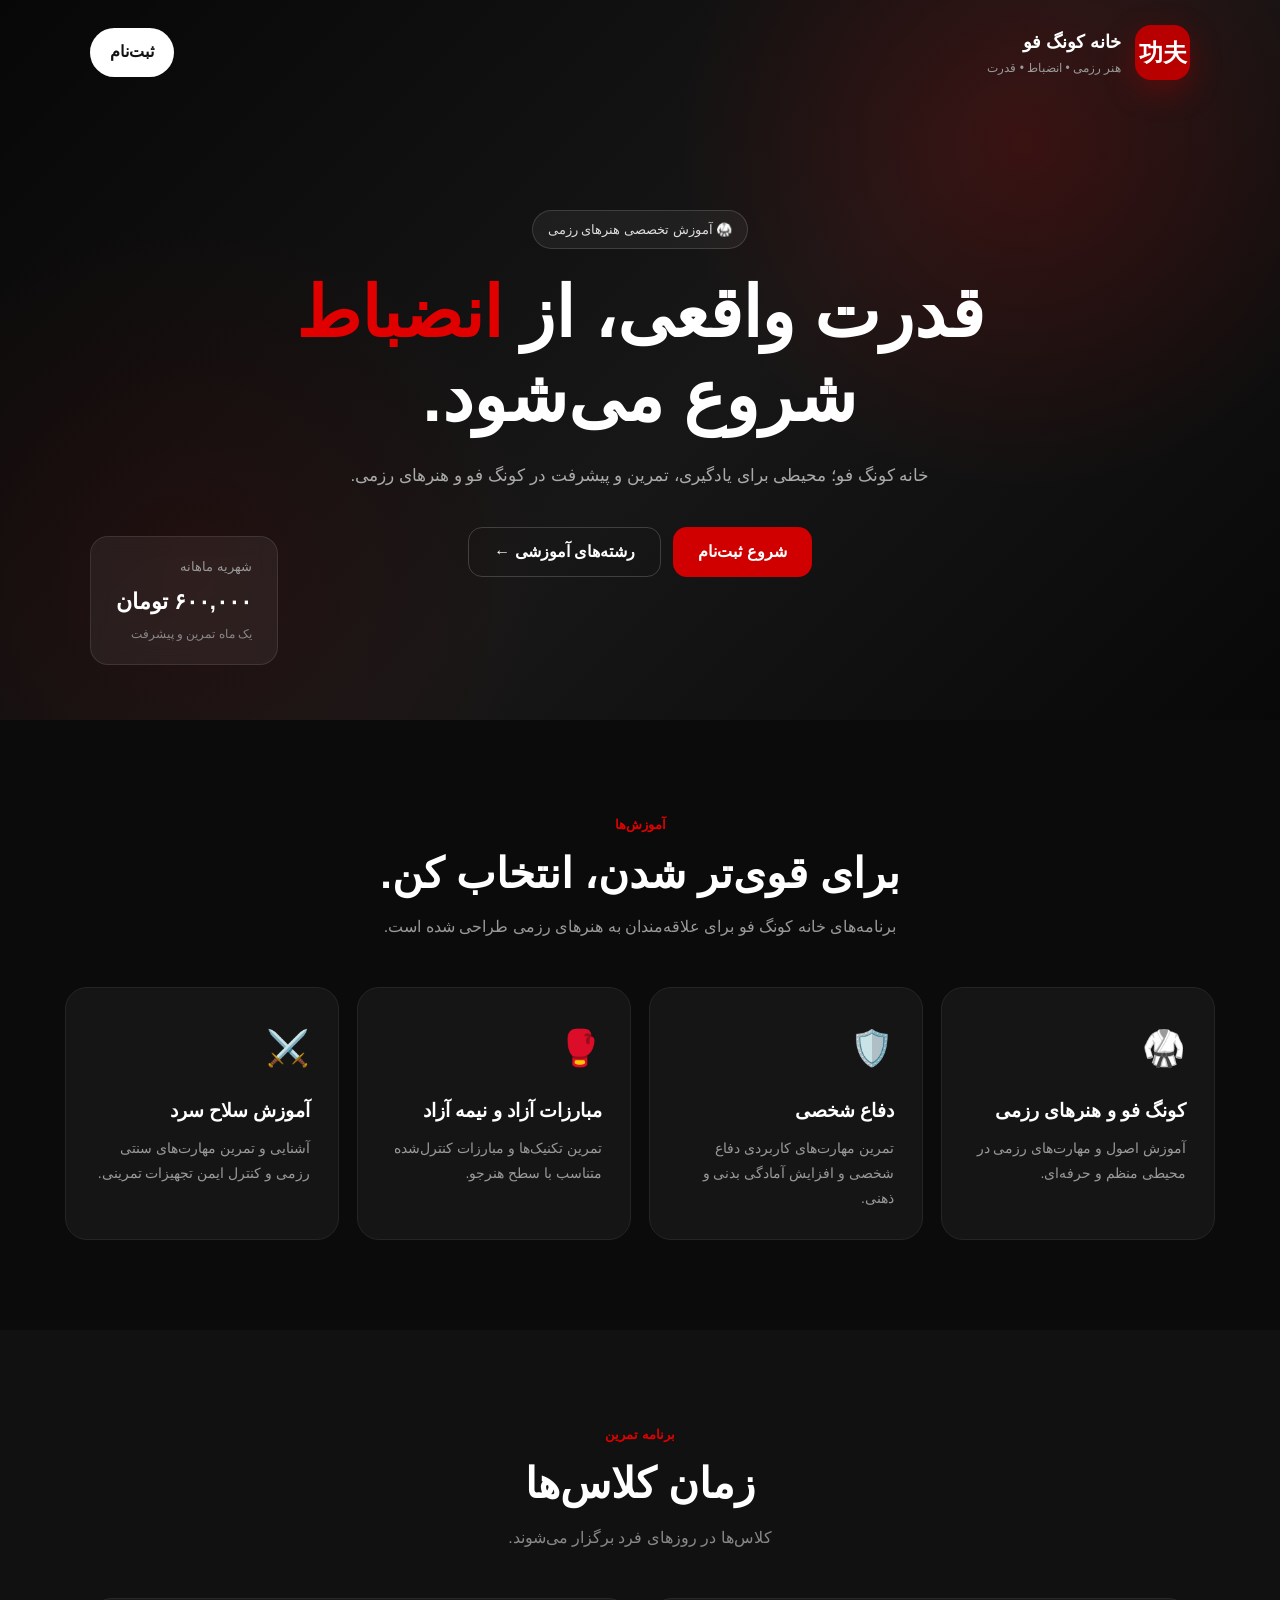
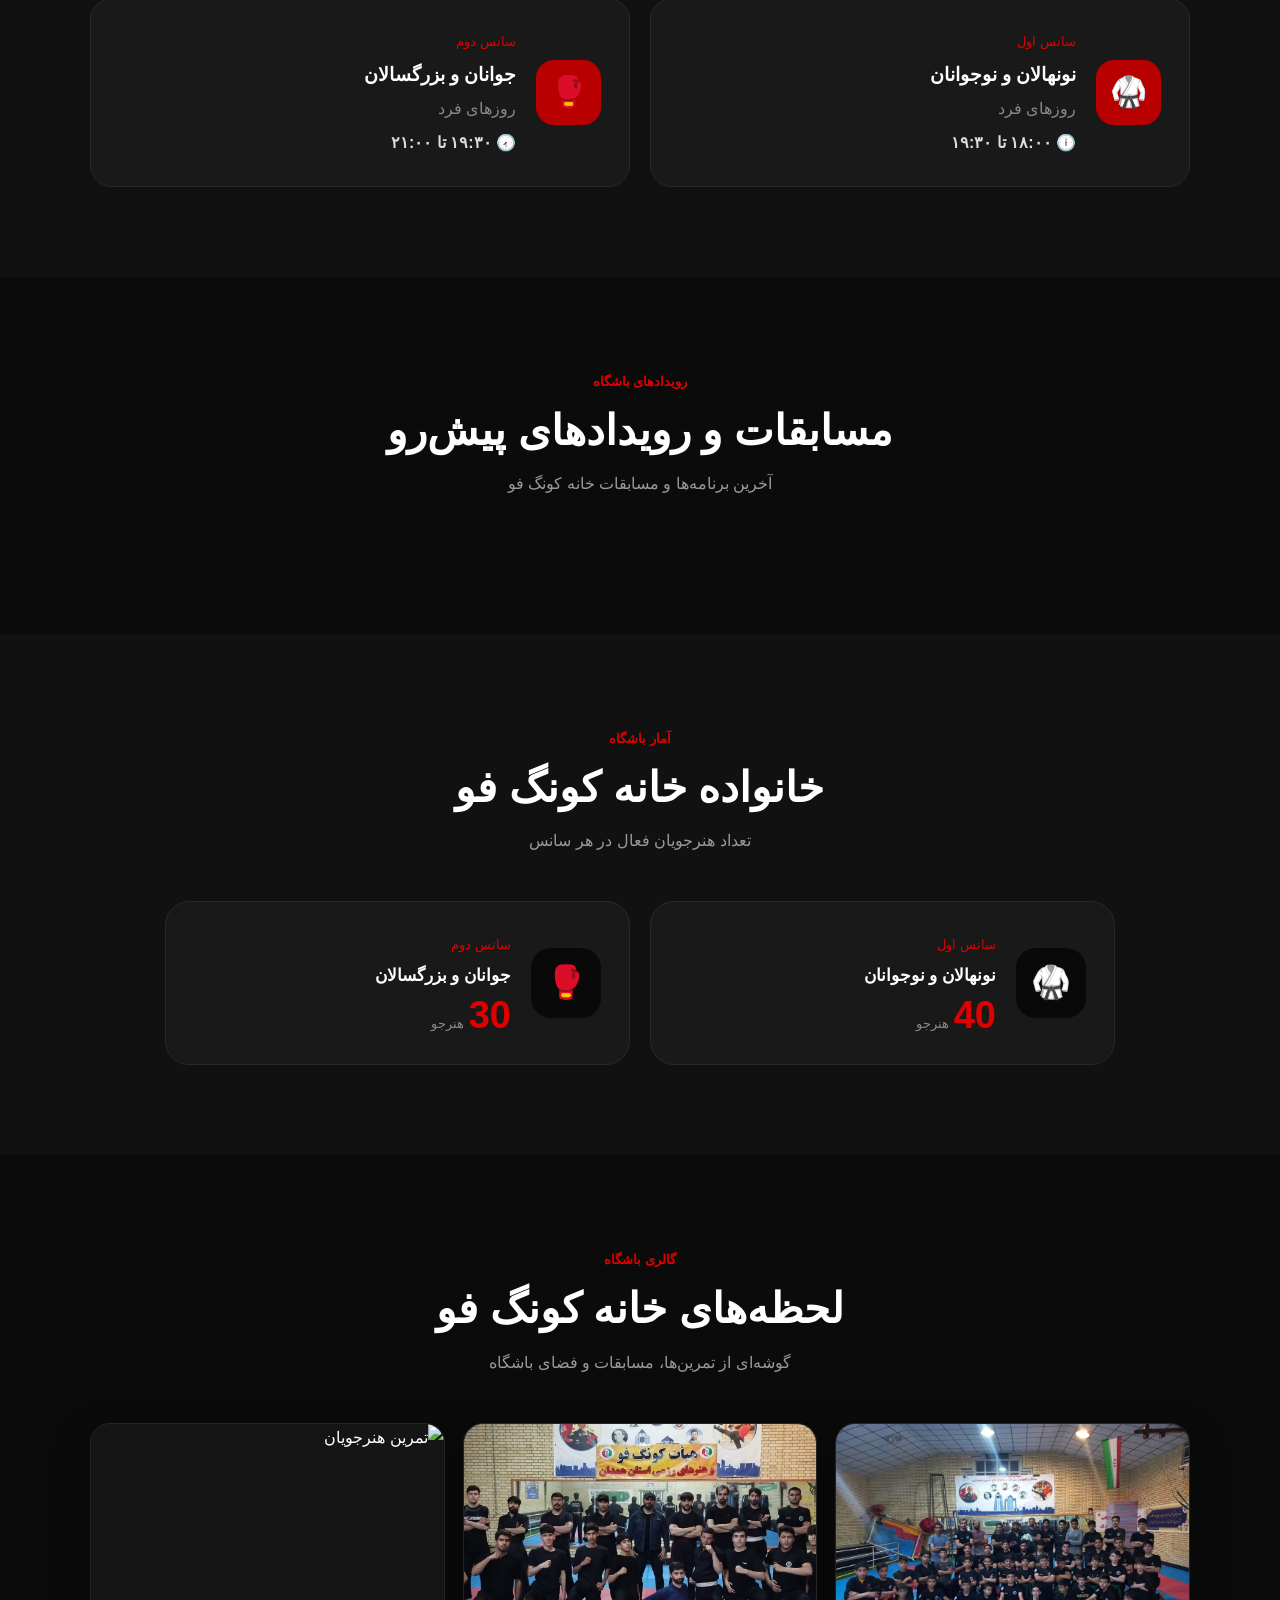
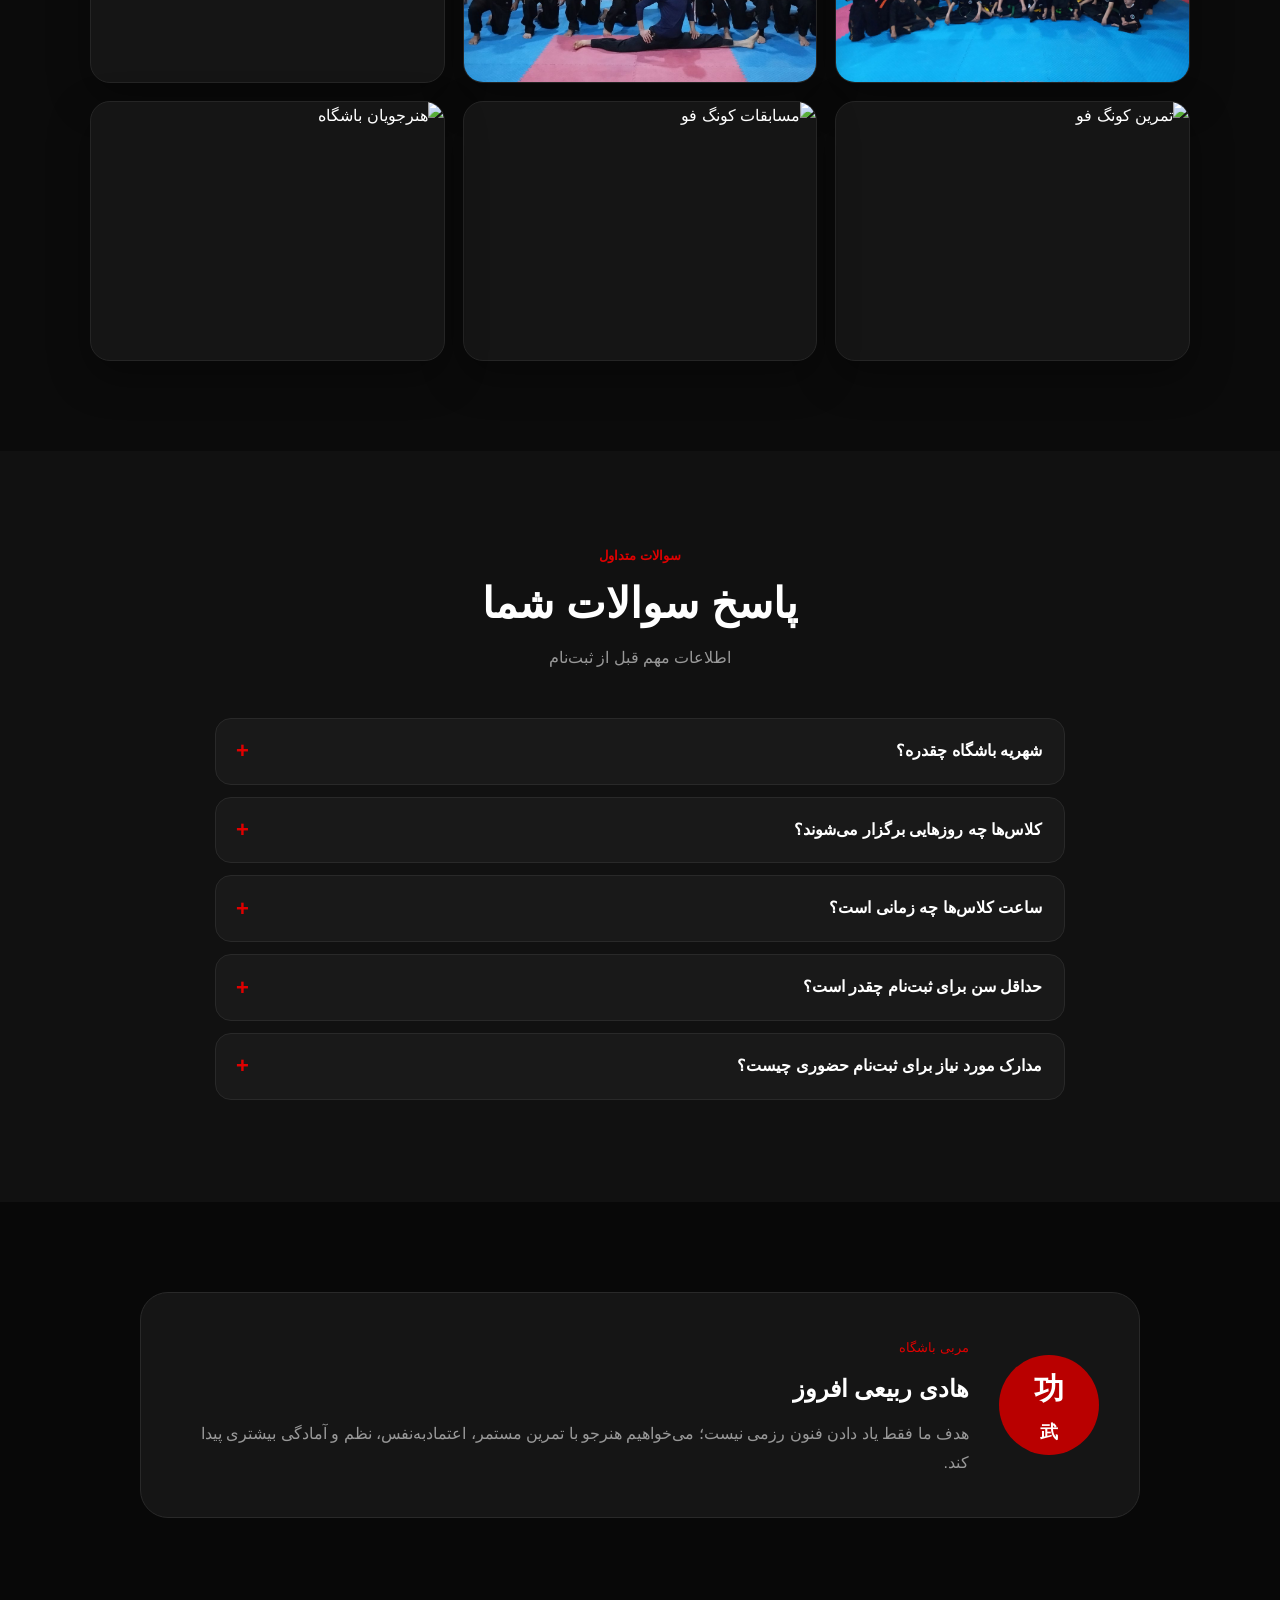
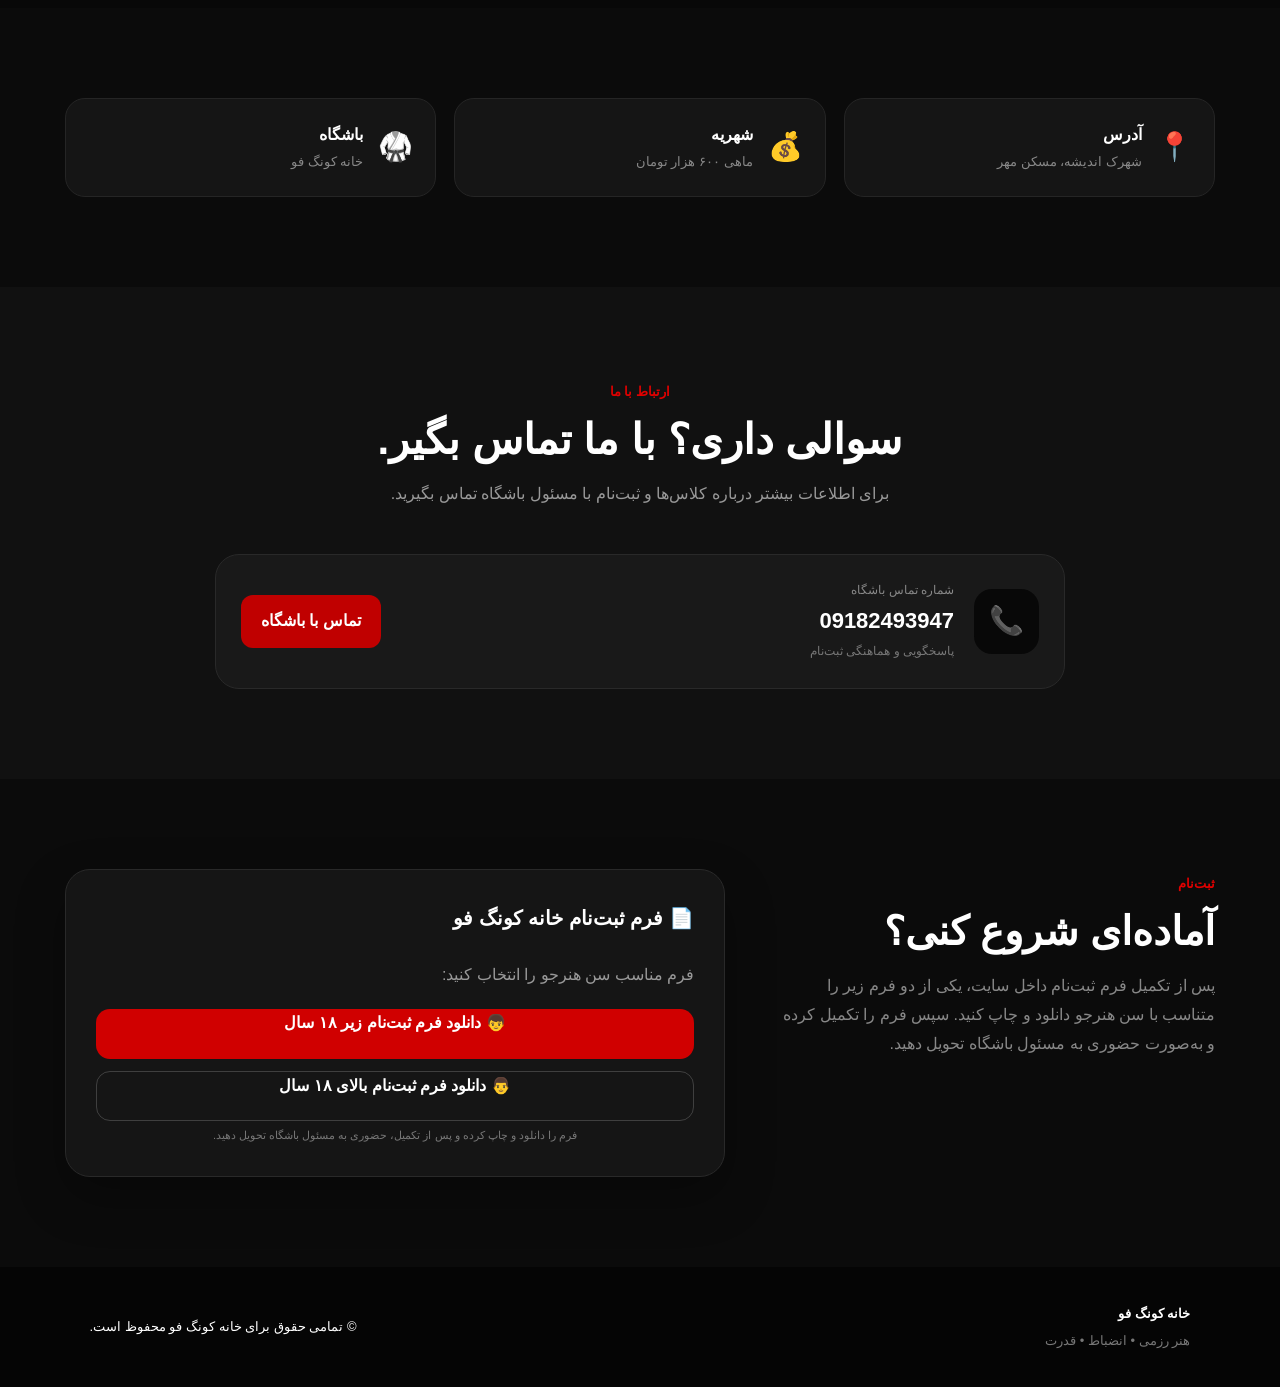
==== commit 7da61b5f: "Update index.html" ====
--- a/index.html
+++ b/index.html
@@ -343,7 +343,6 @@
 
   <div class="stats-cards">
 
-
     <div class="stat-card">
 
       <div class="stat-icon">
@@ -411,7 +410,6 @@
 
     </div>
 
-
   </div>
 
 </section>
@@ -441,7 +439,6 @@
 
 
   <div class="gallery-grid">
-
 
     <div class="gallery-item">
       <img
@@ -451,7 +448,6 @@
       >
     </div>
 
-
     <div class="gallery-item">
       <img
         src="images/gallery2.jpg"
@@ -460,7 +456,6 @@
       >
     </div>
 
-
     <div class="gallery-item">
       <img
         src="images/gallery3.jpg"
@@ -469,7 +464,6 @@
       >
     </div>
 
-
     <div class="gallery-item">
       <img
         src="images/gallery4.jpg"
@@ -478,7 +472,6 @@
       >
     </div>
 
-
     <div class="gallery-item">
       <img
         src="images/gallery5.jpg"
@@ -487,7 +480,6 @@
       >
     </div>
 
-
     <div class="gallery-item">
       <img
         src="images/gallery6.jpg"
@@ -496,7 +488,6 @@
       >
     </div>
 
-
   </div>
 
 </section>
@@ -526,7 +517,6 @@
 
 
   <div class="faq-list">
-
 
     <details>
 
@@ -619,7 +609,6 @@
 
     </details>
 
-
   </div>
 
 </section>
@@ -672,7 +661,6 @@
 
 <section class="info section">
 
-
   <div class="info-item">
 
     <span>📍</span>
@@ -728,7 +716,6 @@
     </div>
 
   </div>
-
 
 </section>
 
@@ -812,44 +799,9 @@
     </h2>
 
     <p>
-      فرم مناسب سن خود را دریافت و تکمیل کنید یا فرم ثبت‌نام آنلاین را پر کنید.
-    </p>
-
-
-    <!-- فرم‌های قابل دریافت -->
-
-    <div style="
-      margin-top:25px;
-      display:grid;
-      gap:12px;
-    ">
-
-      <a
-        href="1.png"
-        target="_blank"
-        class="primary"
-        style="
-          width:100%;
-          text-align:center;
-        "
-      >
-        📄 فرم ثبت‌نام زیر ۱۸ سال
-      </a>
-
-
-      <a
-        href="2.png"
-        target="_blank"
-        class="secondary"
-        style="
-          width:100%;
-          text-align:center;
-        "
-      >
-        📄 فرم ثبت‌نام بالای ۱۸ سال
-      </a>
-
-    </div>
+      پس از تکمیل فرم ثبت‌نام داخل سایت، یکی از دو فرم زیر را متناسب با سن هنرجو دانلود و چاپ کنید.
+      سپس فرم را تکمیل کرده و به‌صورت حضوری به مسئول باشگاه تحویل دهید.
+    </p>
 
   </div>
 
@@ -857,159 +809,45 @@
   <div class="register-card">
 
     <strong>
-      فرم ثبت‌نام خانه کونگ فو
+      📄 فرم ثبت‌نام خانه کونگ فو
     </strong>
 
-
-    <form id="registerForm">
-
-
-      <label for="fullname">
-        👤 نام و نام خانوادگی
-      </label>
-
-      <input
-        type="text"
-        id="fullname"
-        placeholder="مثلاً علی رضایی"
-        required
-      >
-
-
-      <label for="age">
-        🎂 سن
-      </label>
-
-      <input
-        type="number"
-        id="age"
-        placeholder="مثلاً 18"
-        min="10"
-        max="100"
-        required
-      >
-
-
-      <label for="phone">
-        📱 شماره موبایل
-      </label>
-
-      <input
-        type="tel"
-        id="phone"
-        placeholder="مثلاً 09123456789"
-        inputmode="numeric"
-        required
-      >
-
-
-      <label for="nationalCode">
-        🪪 کد ملی
-      </label>
-
-      <input
-        type="tel"
-        id="nationalCode"
-        placeholder="مثلاً 0012345678"
-        inputmode="numeric"
-        maxlength="10"
-        required
-      >
-
-
-      <label for="fatherName">
-        👨 نام پدر
-      </label>
-
-      <input
-        type="text"
-        id="fatherName"
-        placeholder="مثلاً محمد"
-        required
-      >
-
-
-      <label for="course">
-        🥋 رشته مورد نظر
-      </label>
-
-      <select
-        id="course"
-        required
-      >
-
-        <option value="">
-          انتخاب کنید
-        </option>
-
-        <option value="کونگ فو و هنرهای رزمی">
-          کونگ فو و هنرهای رزمی
-        </option>
-
-        <option value="دفاع شخصی">
-          دفاع شخصی
-        </option>
-
-        <option value="مبارزات آزاد و نیمه آزاد">
-          مبارزات آزاد و نیمه آزاد
-        </option>
-
-        <option value="آموزش سلاح سرد">
-          آموزش سلاح سرد
-        </option>
-
-      </select>
-
-
-      <label for="gender">
-        ⚧ جنسیت
-      </label>
-
-      <select
-        id="gender"
-        required
-      >
-
-        <option value="">
-          انتخاب کنید
-        </option>
-
-        <option value="مرد">
-          مرد
-        </option>
-
-        <option value="زن">
-          زن
-        </option>
-
-      </select>
-
-
-      <label for="message">
-        📝 توضیحات
-      </label>
-
-      <textarea
-        id="message"
-        placeholder="اگر توضیح یا درخواست خاصی دارید، اینجا بنویسید..."
-        rows="4"
-      ></textarea>
-
-
-      <button
-        type="submit"
-        class="primary full"
-      >
-        ارسال درخواست ثبت‌نام
-      </button>
-
-
-      <small class="note">
-        مسئول ثبت‌نام باشگاه به‌زودی با شما تماس خواهد گرفت.
-      </small>
-
-
-    </form>
+    <p style="color:#999; margin-bottom:20px;">
+      فرم مناسب سن هنرجو را انتخاب کنید:
+    </p>
+
+
+    <!-- =========================
+         فرم زیر ۱۸ سال
+         ========================= -->
+
+    <a
+      href="2.png"
+      download="فرم-ثبت-نام-زیر-18-سال-خانه-کونگ-فو.png"
+      class="primary full"
+      style="text-align:center; display:block; margin-bottom:12px;"
+    >
+      👦 دانلود فرم ثبت‌نام زیر ۱۸ سال
+    </a>
+
+
+    <!-- =========================
+         فرم بالای ۱۸ سال
+         ========================= -->
+
+    <a
+      href="1.png"
+      download="فرم-ثبت-نام-بالای-18-سال-خانه-کونگ-فو.png"
+      class="secondary full"
+      style="text-align:center; display:block;"
+    >
+      👨 دانلود فرم ثبت‌نام بالای ۱۸ سال
+    </a>
+
+
+    <small class="note">
+      فرم را دانلود و چاپ کرده و پس از تکمیل، حضوری به مسئول باشگاه تحویل دهید.
+    </small>
 
   </div>
 
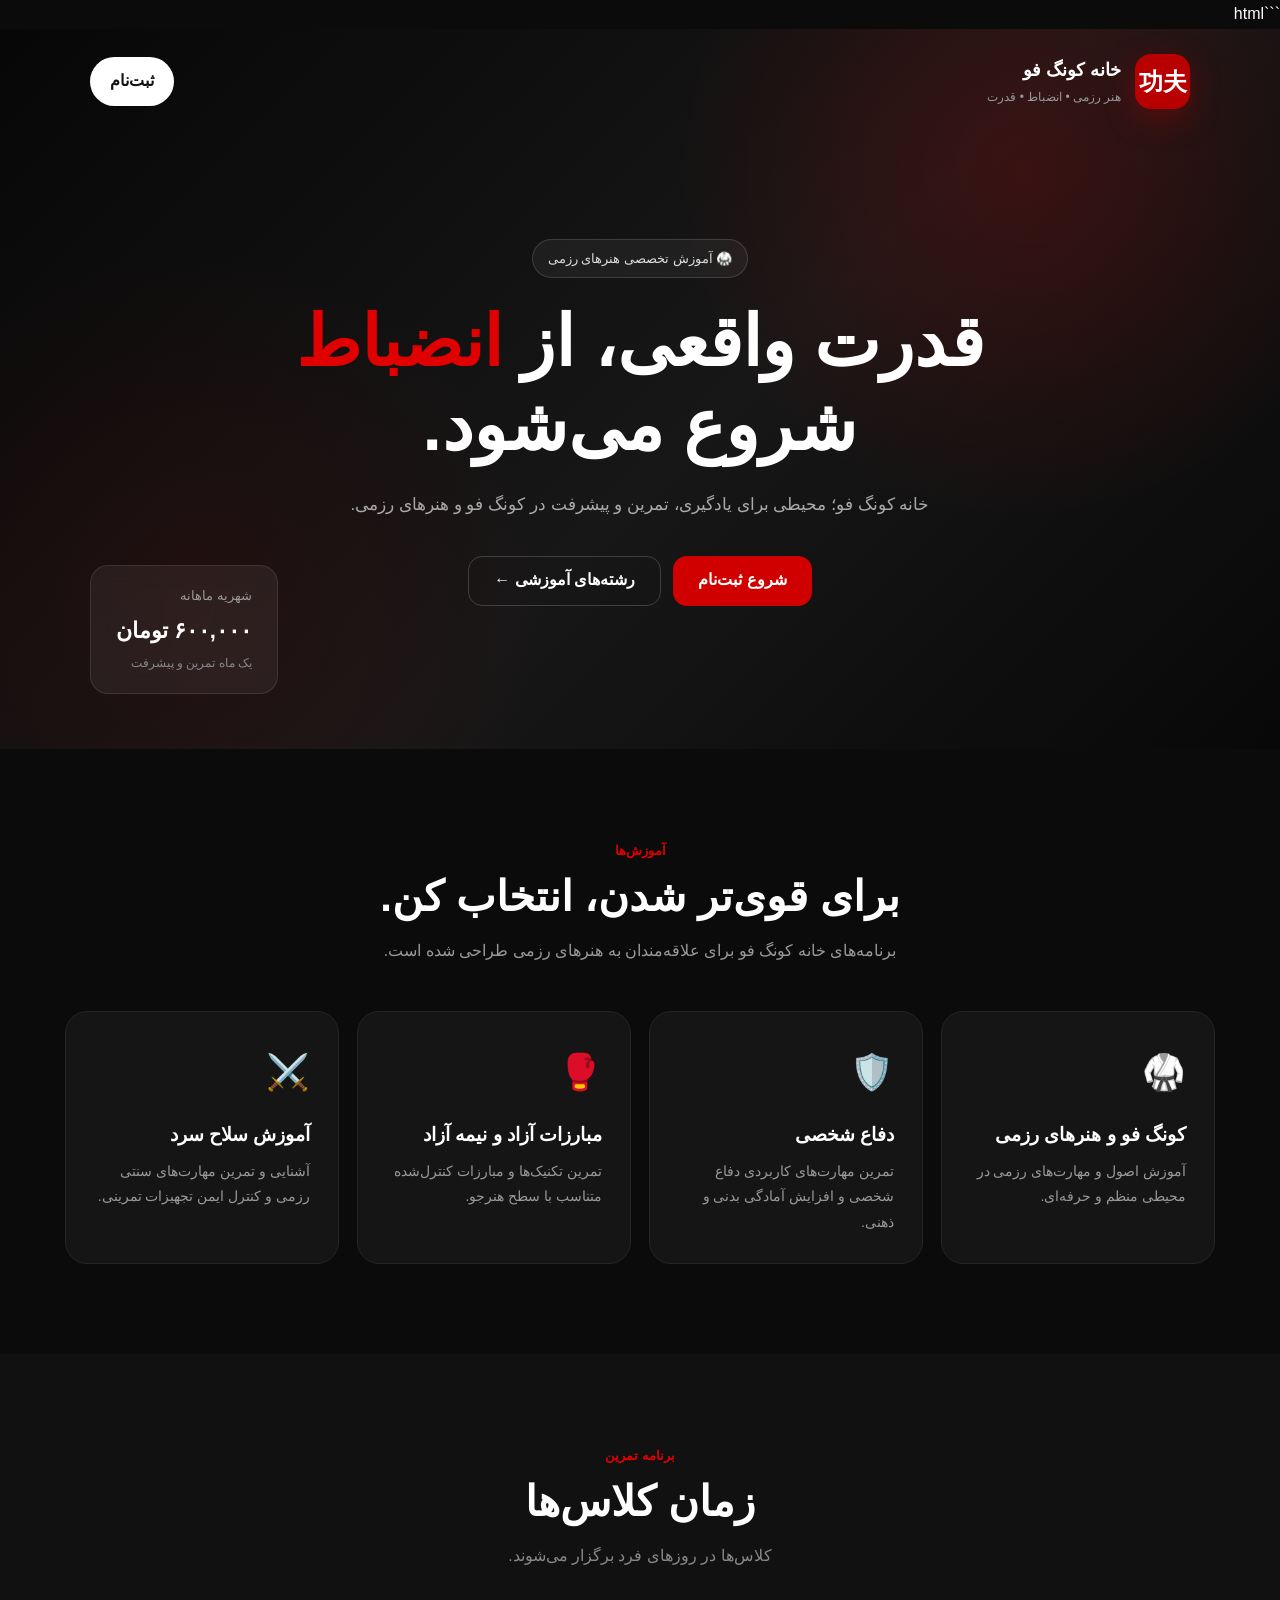
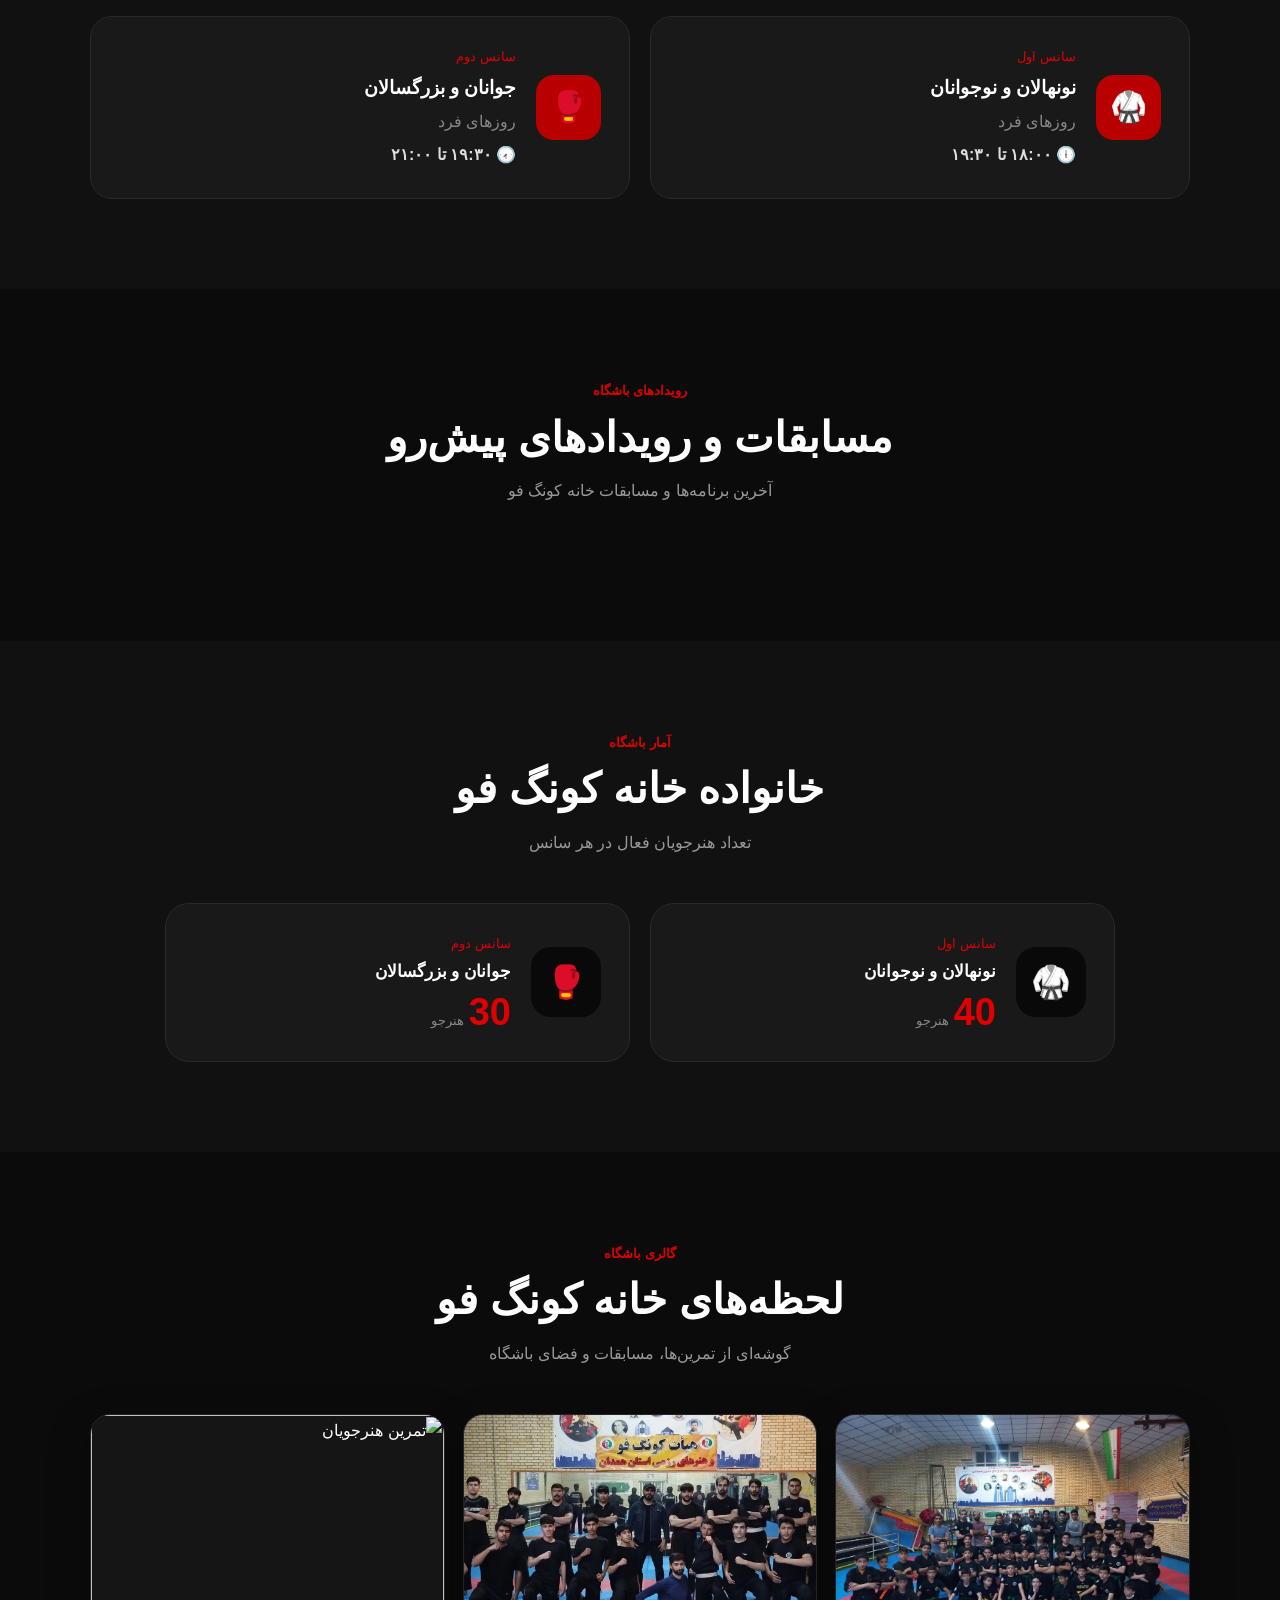
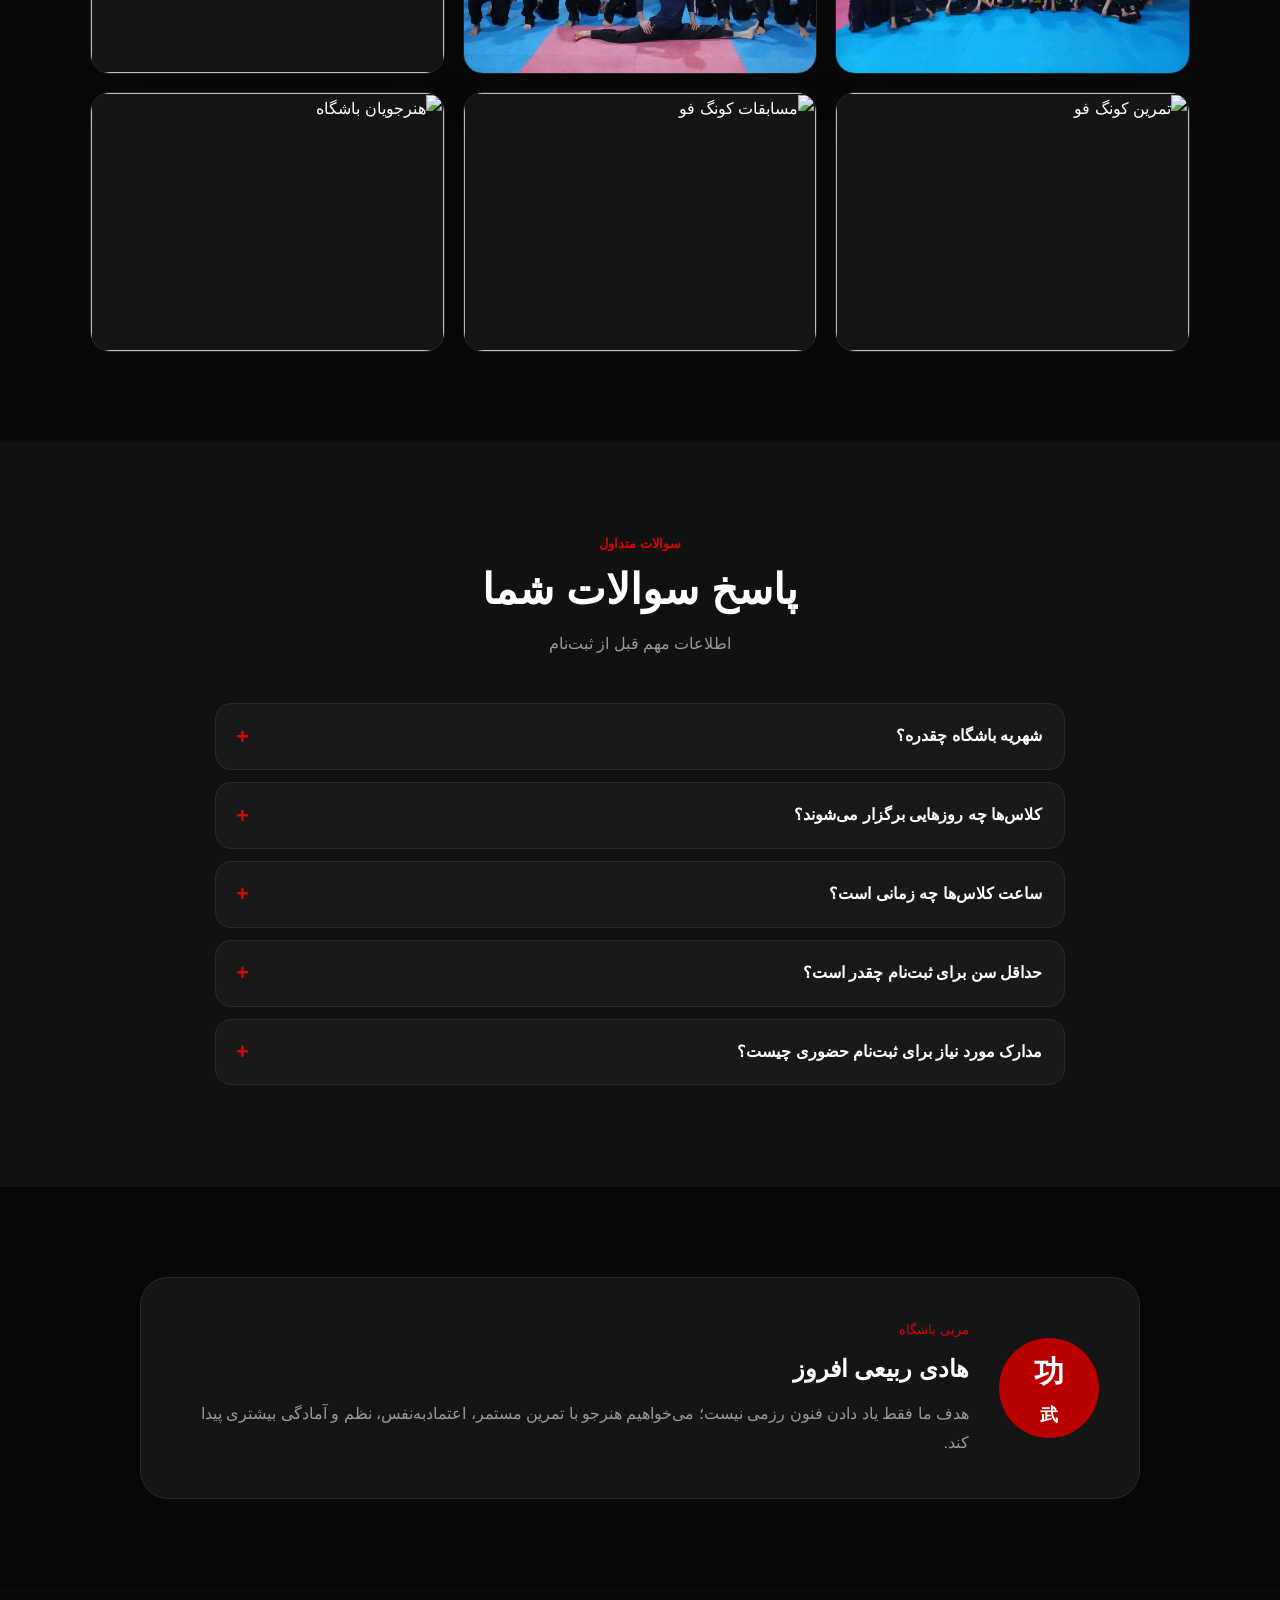
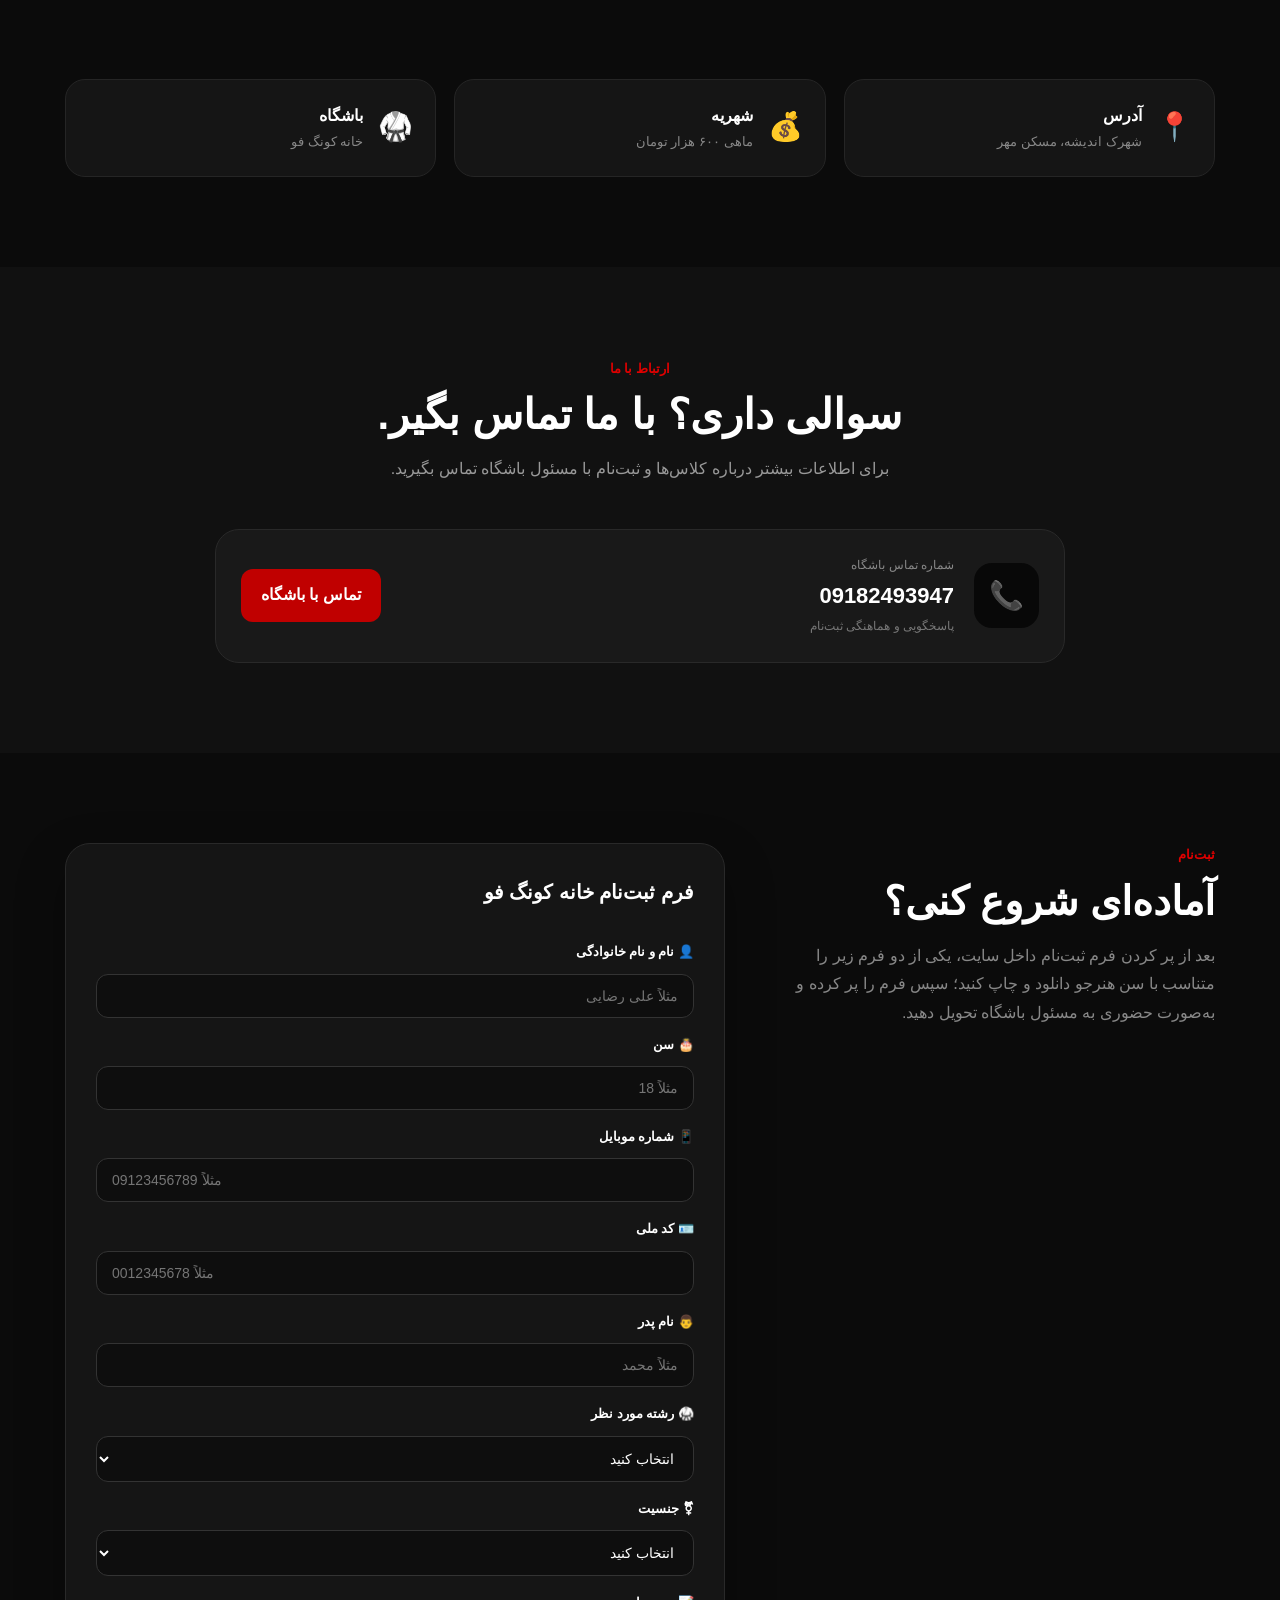
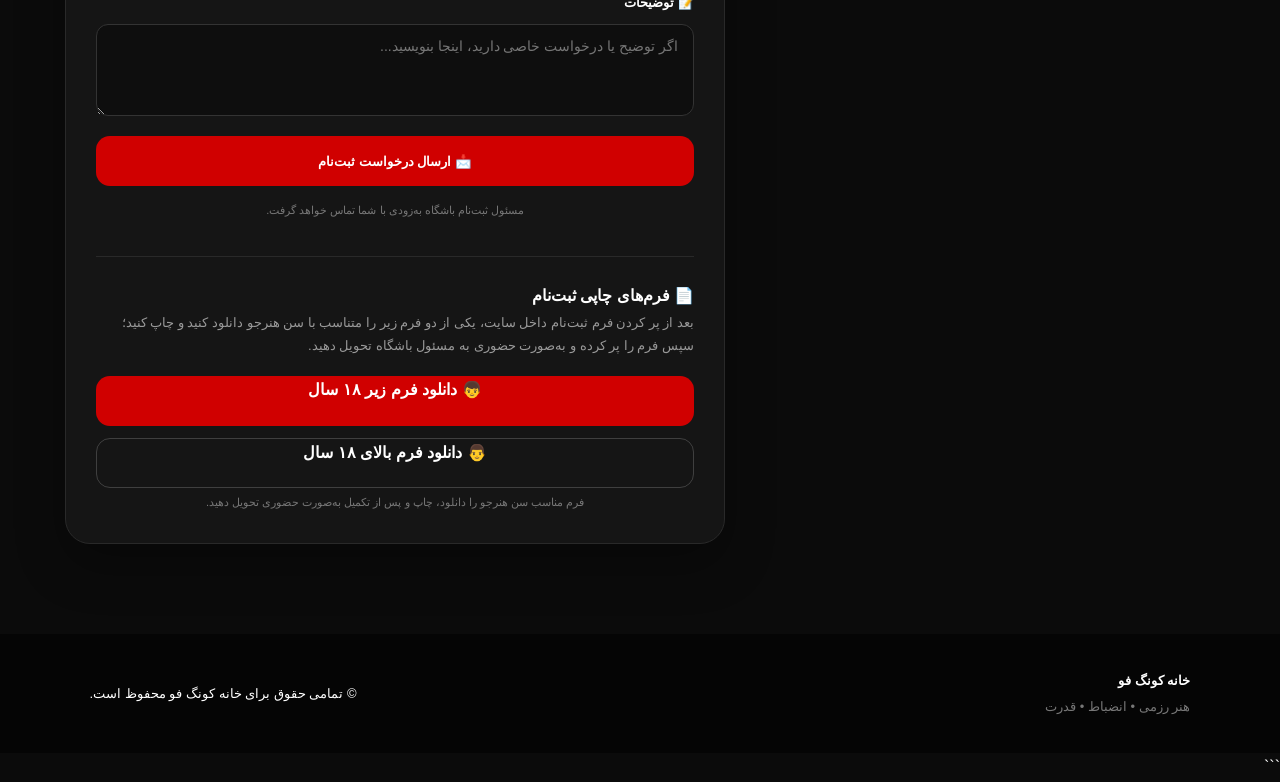
==== commit 92a76caf: "Update index.html" ====
--- a/index.html
+++ b/index.html
@@ -1,3 +1,4 @@
+```html
 <!DOCTYPE html>
 <html lang="fa" dir="rtl">
 
@@ -799,8 +800,8 @@
     </h2>
 
     <p>
-      پس از تکمیل فرم ثبت‌نام داخل سایت، یکی از دو فرم زیر را متناسب با سن هنرجو دانلود و چاپ کنید.
-      سپس فرم را تکمیل کرده و به‌صورت حضوری به مسئول باشگاه تحویل دهید.
+      بعد از پر کردن فرم ثبت‌نام داخل سایت، یکی از دو فرم زیر را متناسب با سن هنرجو دانلود و چاپ کنید؛
+      سپس فرم را پر کرده و به‌صورت حضوری به مسئول باشگاه تحویل دهید.
     </p>
 
   </div>
@@ -809,45 +810,226 @@
   <div class="register-card">
 
     <strong>
-      📄 فرم ثبت‌نام خانه کونگ فو
+      فرم ثبت‌نام خانه کونگ فو
     </strong>
 
-    <p style="color:#999; margin-bottom:20px;">
-      فرم مناسب سن هنرجو را انتخاب کنید:
-    </p>
+
+    <!-- فرم آنلاین -->
+
+    <form id="registerForm">
+
+      <label for="fullname">
+        👤 نام و نام خانوادگی
+      </label>
+
+      <input
+        type="text"
+        id="fullname"
+        placeholder="مثلاً علی رضایی"
+        required
+      >
+
+
+      <label for="age">
+        🎂 سن
+      </label>
+
+      <input
+        type="number"
+        id="age"
+        placeholder="مثلاً 18"
+        min="10"
+        max="100"
+        required
+      >
+
+
+      <label for="phone">
+        📱 شماره موبایل
+      </label>
+
+      <input
+        type="tel"
+        id="phone"
+        placeholder="مثلاً 09123456789"
+        inputmode="numeric"
+        required
+      >
+
+
+      <label for="nationalCode">
+        🪪 کد ملی
+      </label>
+
+      <input
+        type="tel"
+        id="nationalCode"
+        placeholder="مثلاً 0012345678"
+        inputmode="numeric"
+        maxlength="10"
+        required
+      >
+
+
+      <label for="fatherName">
+        👨 نام پدر
+      </label>
+
+      <input
+        type="text"
+        id="fatherName"
+        placeholder="مثلاً محمد"
+        required
+      >
+
+
+      <label for="course">
+        🥋 رشته مورد نظر
+      </label>
+
+      <select
+        id="course"
+        required
+      >
+
+        <option value="">
+          انتخاب کنید
+        </option>
+
+        <option value="کونگ فو و هنرهای رزمی">
+          کونگ فو و هنرهای رزمی
+        </option>
+
+        <option value="دفاع شخصی">
+          دفاع شخصی
+        </option>
+
+        <option value="مبارزات آزاد و نیمه آزاد">
+          مبارزات آزاد و نیمه آزاد
+        </option>
+
+        <option value="آموزش سلاح سرد">
+          آموزش سلاح سرد
+        </option>
+
+      </select>
+
+
+      <label for="gender">
+        ⚧ جنسیت
+      </label>
+
+      <select
+        id="gender"
+        required
+      >
+
+        <option value="">
+          انتخاب کنید
+        </option>
+
+        <option value="مرد">
+          مرد
+        </option>
+
+        <option value="زن">
+          زن
+        </option>
+
+      </select>
+
+
+      <label for="message">
+        📝 توضیحات
+      </label>
+
+      <textarea
+        id="message"
+        placeholder="اگر توضیح یا درخواست خاصی دارید، اینجا بنویسید..."
+        rows="4"
+      ></textarea>
+
+
+      <button
+        type="submit"
+        class="primary full"
+      >
+        📩 ارسال درخواست ثبت‌نام
+      </button>
+
+
+      <small class="note">
+        مسئول ثبت‌نام باشگاه به‌زودی با شما تماس خواهد گرفت.
+      </small>
+
+    </form>
 
 
     <!-- =========================
-         فرم زیر ۱۸ سال
+         فرم‌های چاپی
          ========================= -->
 
-    <a
-      href="2.png"
-      download="فرم-ثبت-نام-زیر-18-سال-خانه-کونگ-فو.png"
-      class="primary full"
-      style="text-align:center; display:block; margin-bottom:12px;"
+    <div
+      style="
+        margin-top:35px;
+        padding-top:25px;
+        border-top:1px solid #292929;
+      "
     >
-      👦 دانلود فرم ثبت‌نام زیر ۱۸ سال
-    </a>
-
-
-    <!-- =========================
-         فرم بالای ۱۸ سال
-         ========================= -->
-
-    <a
-      href="1.png"
-      download="فرم-ثبت-نام-بالای-18-سال-خانه-کونگ-فو.png"
-      class="secondary full"
-      style="text-align:center; display:block;"
-    >
-      👨 دانلود فرم ثبت‌نام بالای ۱۸ سال
-    </a>
-
-
-    <small class="note">
-      فرم را دانلود و چاپ کرده و پس از تکمیل، حضوری به مسئول باشگاه تحویل دهید.
-    </small>
+
+      <strong style="margin-bottom:10px;">
+        📄 فرم‌های چاپی ثبت‌نام
+      </strong>
+
+
+      <p
+        style="
+          color:#999;
+          font-size:13px;
+          margin-bottom:18px;
+        "
+      >
+        بعد از پر کردن فرم ثبت‌نام داخل سایت، یکی از دو فرم زیر را متناسب با سن هنرجو دانلود کنید و چاپ کنید؛
+        سپس فرم را پر کرده و به‌صورت حضوری به مسئول باشگاه تحویل دهید.
+      </p>
+
+
+      <!-- فرم زیر 18 سال -->
+
+      <a
+        href="1.png"
+        download="فرم-ثبت-نام-زیر-18-سال.png"
+        class="primary full"
+        style="
+          display:block;
+          text-align:center;
+          margin-bottom:12px;
+        "
+      >
+        👦 دانلود فرم زیر ۱۸ سال
+      </a>
+
+
+      <!-- فرم بالای 18 سال -->
+
+      <a
+        href="2.png"
+        download="فرم-ثبت-نام-بالای-18-سال.png"
+        class="secondary full"
+        style="
+          display:block;
+          text-align:center;
+        "
+      >
+        👨 دانلود فرم بالای ۱۸ سال
+      </a>
+
+
+      <small class="note">
+        فرم مناسب سن هنرجو را دانلود، چاپ و پس از تکمیل به‌صورت حضوری تحویل دهید.
+      </small>
+
+    </div>
 
   </div>
 
@@ -884,3 +1066,4 @@
 </body>
 
 </html>
+```
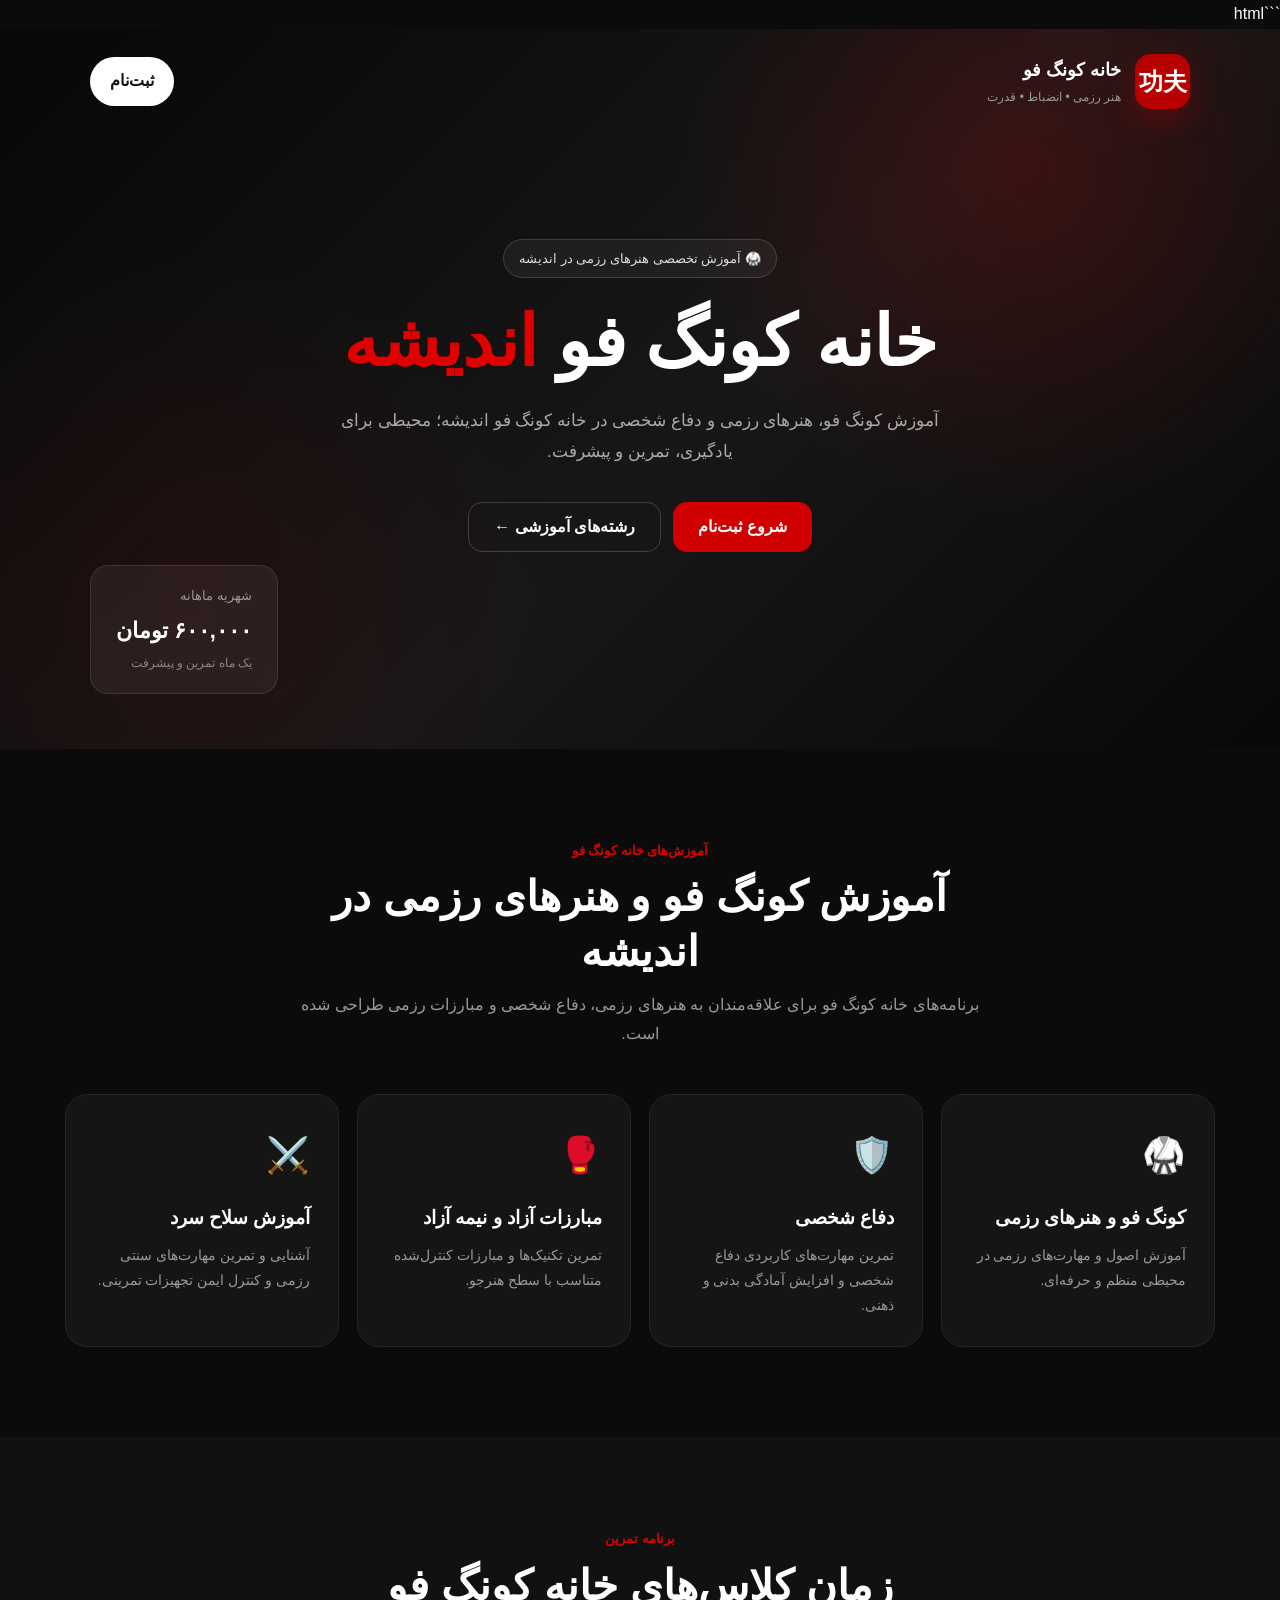
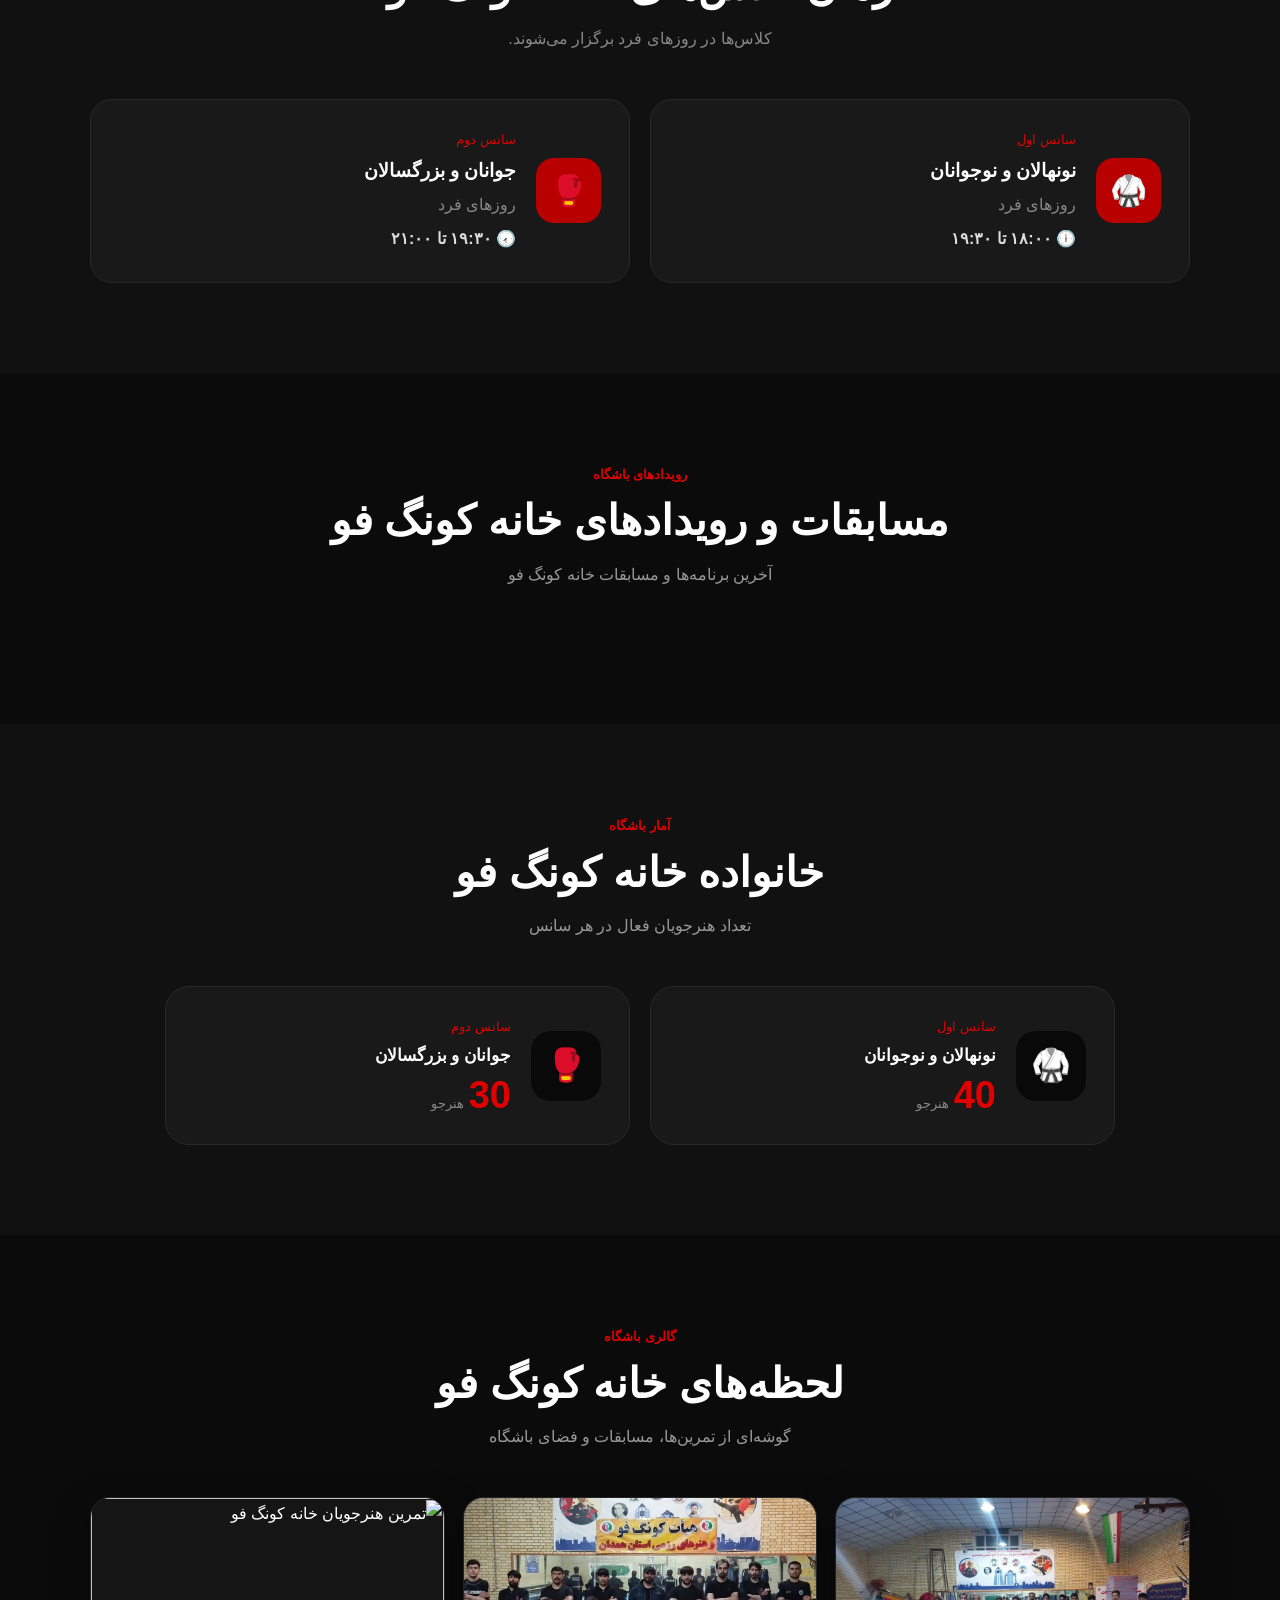
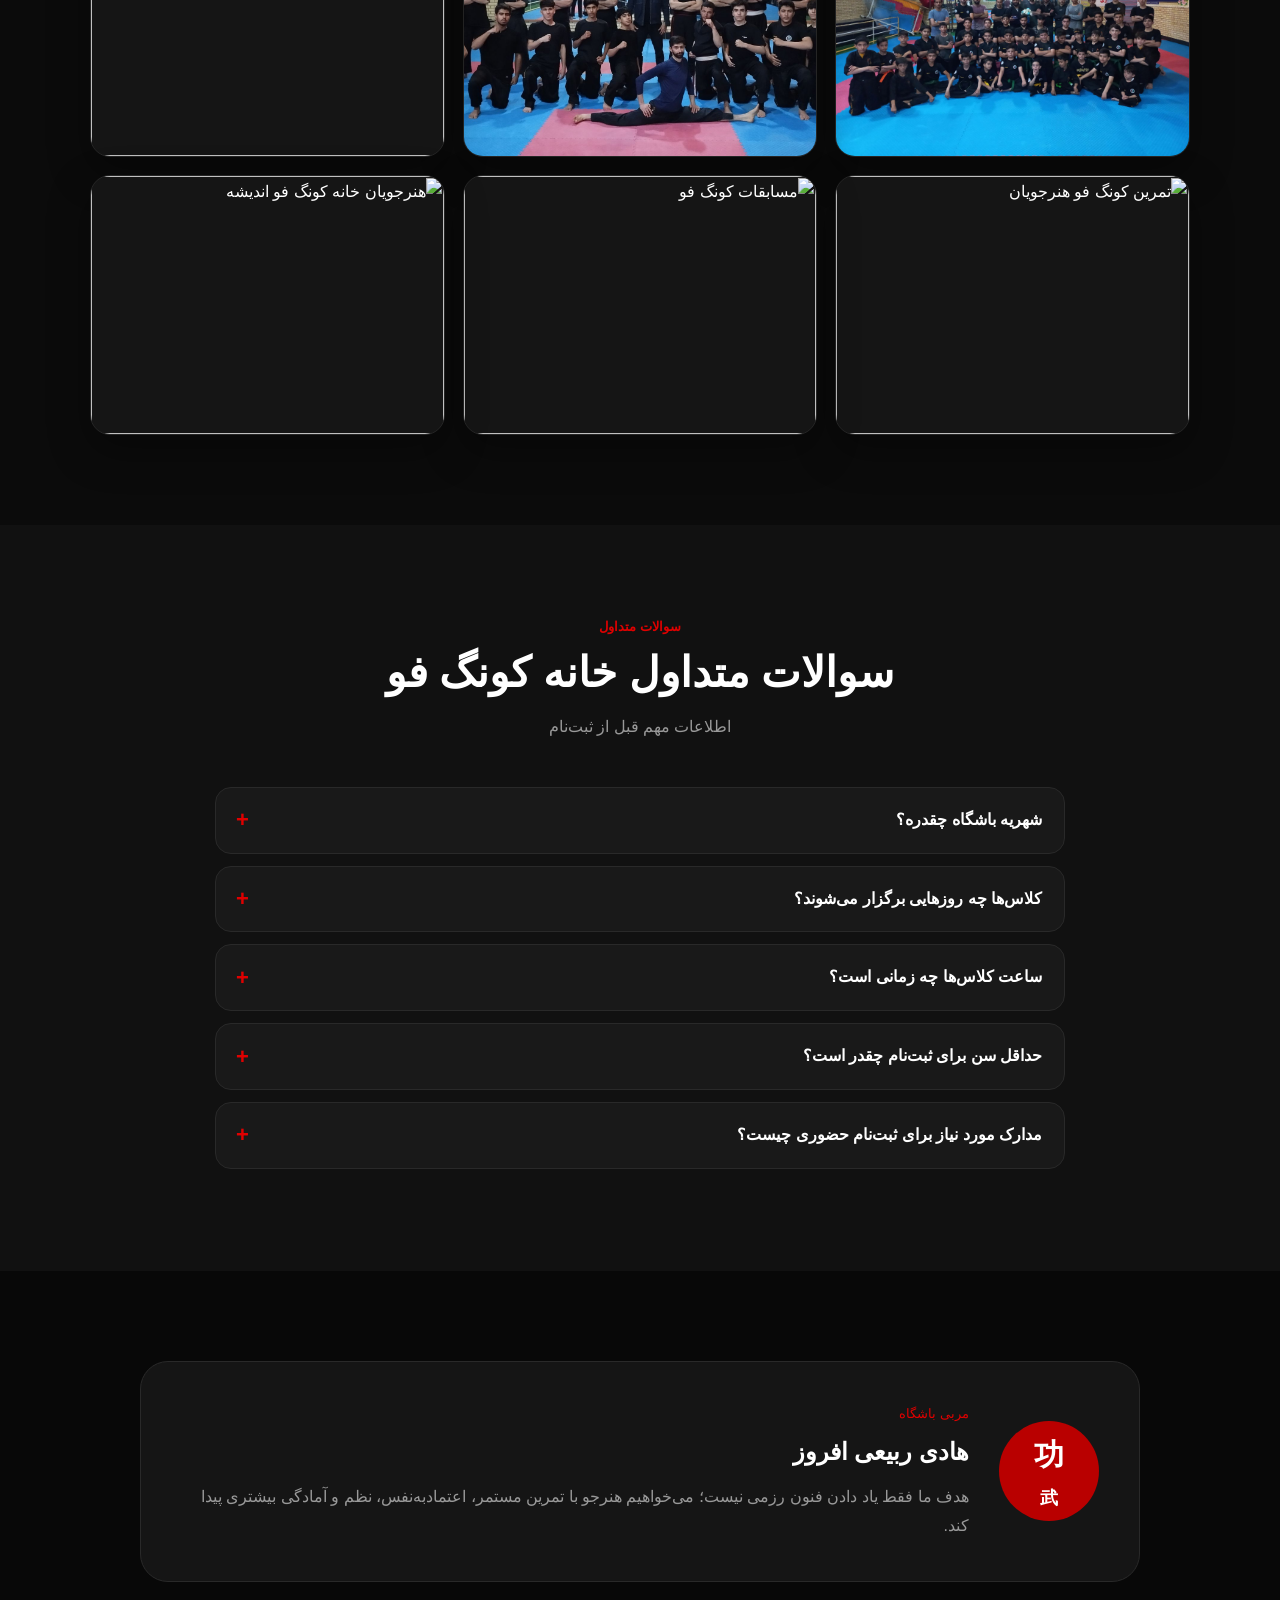
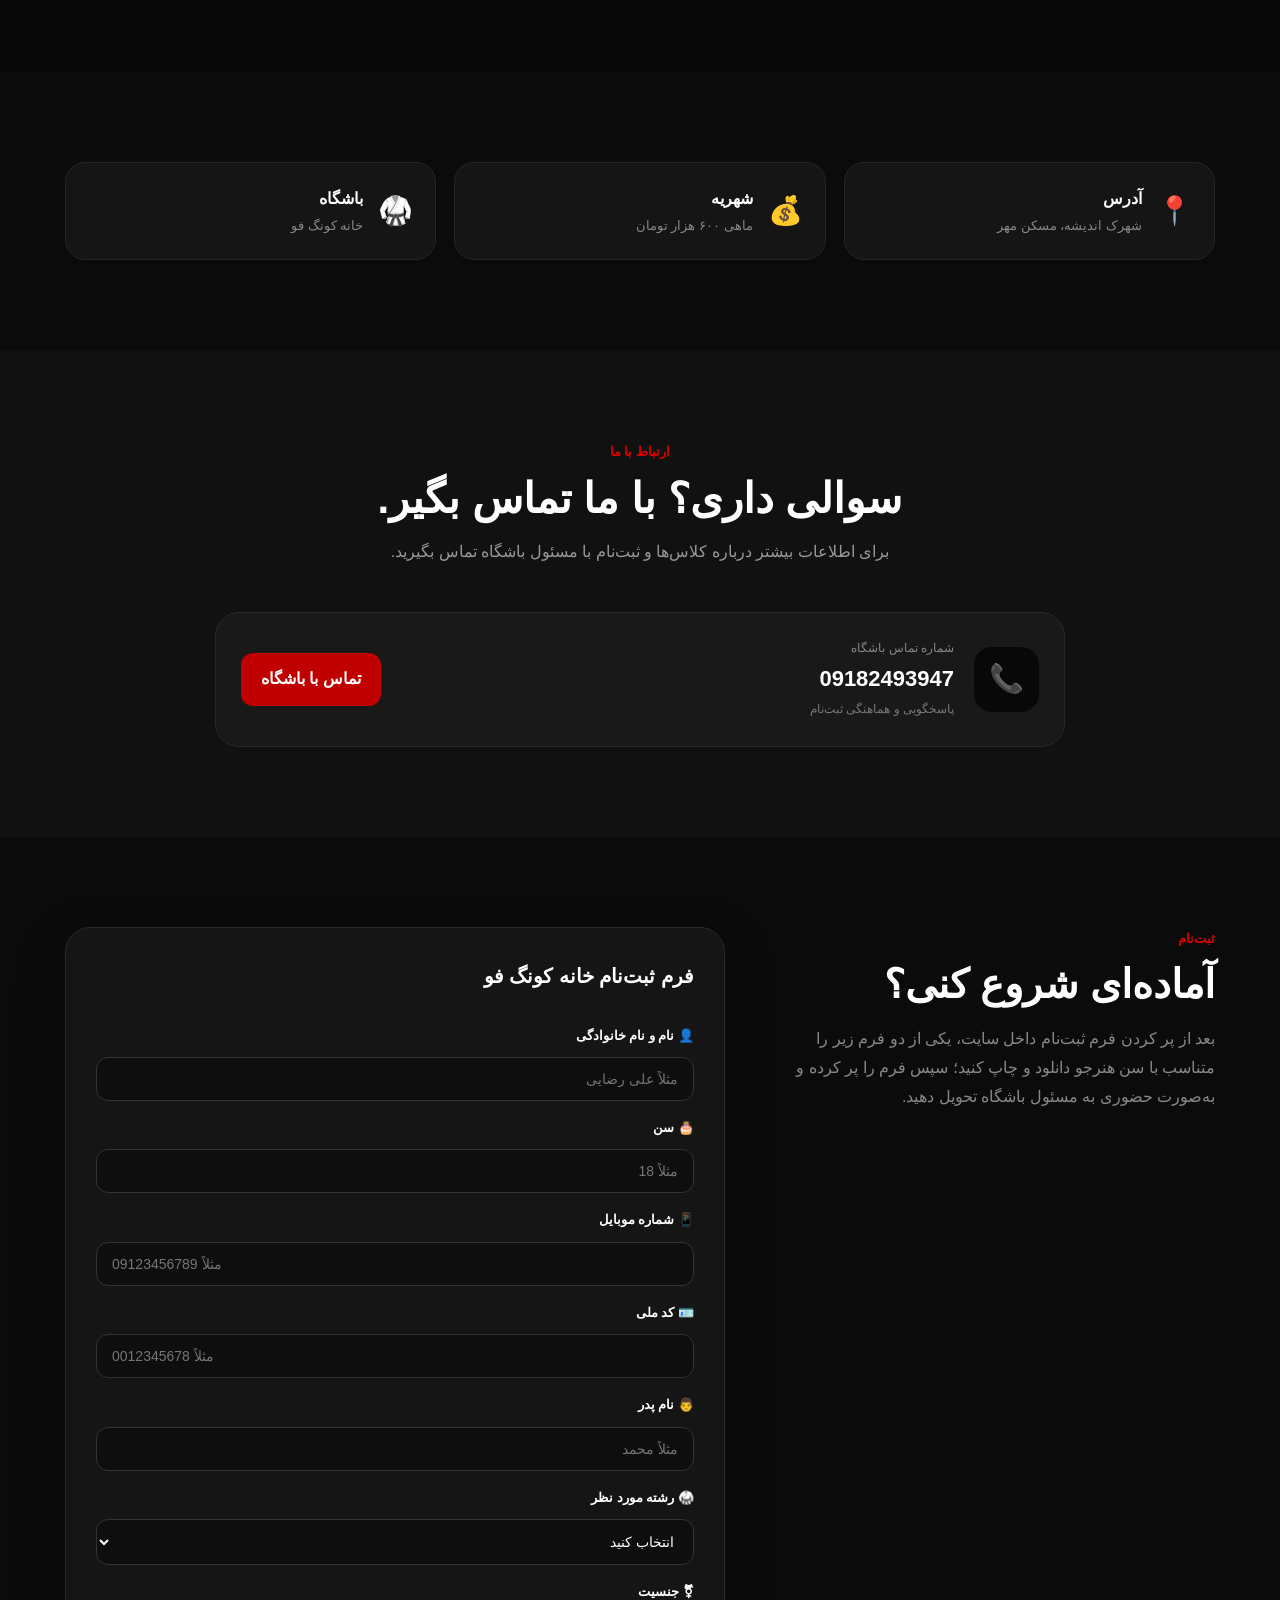
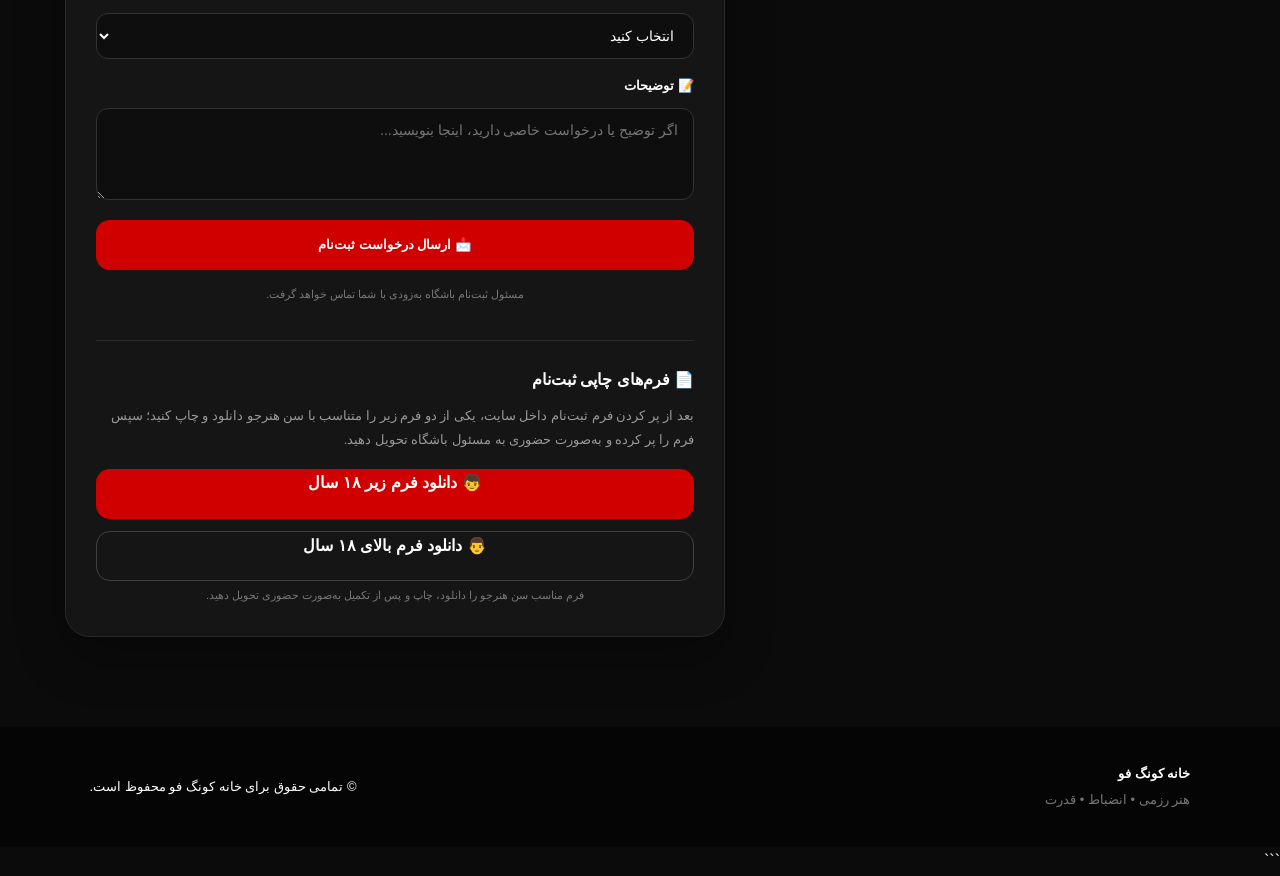
==== commit 10f235c2: "Update index.html" ====
--- a/index.html
+++ b/index.html
@@ -3,19 +3,65 @@
 <html lang="fa" dir="rtl">
 
 <head>
+
   <meta charset="UTF-8">
+
   <meta name="viewport" content="width=device-width, initial-scale=1.0">
 
-  <title>خانه کونگ فو | آموزش هنرهای رزمی</title>
-
-  <meta name="description"
-    content="خانه کونگ فو؛ آموزش کونگ فو، هنرهای رزمی و دفاع شخصی.">
+  <title>خانه کونگ فو اندیشه | آموزش کونگ فو و دفاع شخصی</title>
+
+  <meta
+    name="description"
+    content="خانه کونگ فو اندیشه؛ آموزش کونگ فو، هنرهای رزمی، دفاع شخصی، مبارزات آزاد و آموزش سلاح سرد در شهرک اندیشه."
+  >
+
+  <meta
+    name="keywords"
+    content="خانه کونگ فو, کونگ فو اندیشه, باشگاه کونگ فو اندیشه, آموزش کونگ فو, دفاع شخصی اندیشه, هنرهای رزمی اندیشه, باشگاه رزمی اندیشه"
+  >
+
+  <meta name="robots" content="index, follow">
+
+  <meta name="author" content="خانه کونگ فو">
+
+  <link
+    rel="canonical"
+    href="https://mmdfti0083-hue.github.io/kungfu/"
+  >
+
+  <meta
+    property="og:title"
+    content="خانه کونگ فو اندیشه | آموزش هنرهای رزمی"
+  >
+
+  <meta
+    property="og:description"
+    content="آموزش کونگ فو، دفاع شخصی و هنرهای رزمی در خانه کونگ فو اندیشه."
+  >
+
+  <meta
+    property="og:type"
+    content="website"
+  >
+
+  <meta
+    property="og:url"
+    content="https://mmdfti0083-hue.github.io/kungfu/"
+  >
+
+  <meta
+    property="og:locale"
+    content="fa_IR"
+  >
 
   <link rel="stylesheet" href="style.css">
+
 </head>
 
+
 <body>
 
+
 <header class="hero">
 
   <nav class="nav">
@@ -25,13 +71,22 @@
       <div class="logo">功夫</div>
 
       <div>
+
         <strong>خانه کونگ فو</strong>
-        <span>هنر رزمی • انضباط • قدرت</span>
-      </div>
-
-    </div>
-
-    <a class="nav-btn" href="#register">
+
+        <span>
+          هنر رزمی • انضباط • قدرت
+        </span>
+
+      </div>
+
+    </div>
+
+
+    <a
+      class="nav-btn"
+      href="#register"
+    >
       ثبت‌نام
     </a>
 
@@ -41,24 +96,36 @@
   <div class="hero-content">
 
     <div class="badge">
-      🥋 آموزش تخصصی هنرهای رزمی
-    </div>
+      🥋 آموزش تخصصی هنرهای رزمی در اندیشه
+    </div>
+
 
     <h1>
-      قدرت واقعی، از <span>انضباط</span> شروع می‌شود.
+      خانه کونگ فو <span>اندیشه</span>
     </h1>
 
+
     <p>
-      خانه کونگ فو؛ محیطی برای یادگیری، تمرین و پیشرفت در کونگ فو و هنرهای رزمی.
+      آموزش کونگ فو، هنرهای رزمی و دفاع شخصی
+      در خانه کونگ فو اندیشه؛ محیطی برای یادگیری،
+      تمرین و پیشرفت.
     </p>
 
+
     <div class="hero-actions">
 
-      <a href="#register" class="primary">
+      <a
+        href="#register"
+        class="primary"
+      >
         شروع ثبت‌نام
       </a>
 
-      <a href="#classes" class="secondary">
+
+      <a
+        href="#classes"
+        class="secondary"
+      >
         رشته‌های آموزشی ←
       </a>
 
@@ -69,15 +136,24 @@
 
   <div class="hero-card">
 
-    <small>شهریه ماهانه</small>
-
-    <strong>۶۰۰,۰۰۰ تومان</strong>
-
-    <span>یک ماه تمرین و پیشرفت</span>
+    <small>
+      شهریه ماهانه
+    </small>
+
+
+    <strong>
+      ۶۰۰,۰۰۰ تومان
+    </strong>
+
+
+    <span>
+      یک ماه تمرین و پیشرفت
+    </span>
 
   </div>
 
 </header>
+
 
 
 <main>
@@ -87,16 +163,26 @@
      رشته‌های آموزشی
      ========================= -->
 
-<section id="classes" class="section">
+<section
+  id="classes"
+  class="section"
+>
 
   <div class="section-title">
 
-    <span>آموزش‌ها</span>
-
-    <h2>برای قوی‌تر شدن، انتخاب کن.</h2>
+    <span>
+      آموزش‌های خانه کونگ فو
+    </span>
+
+
+    <h2>
+      آموزش کونگ فو و هنرهای رزمی در اندیشه
+    </h2>
+
 
     <p>
-      برنامه‌های خانه کونگ فو برای علاقه‌مندان به هنرهای رزمی طراحی شده است.
+      برنامه‌های خانه کونگ فو برای علاقه‌مندان
+      به هنرهای رزمی، دفاع شخصی و مبارزات رزمی طراحی شده است.
     </p>
 
   </div>
@@ -104,33 +190,83 @@
 
   <div class="cards">
 
+
     <article>
-      <div class="icon">🥋</div>
-      <h3>کونگ فو و هنرهای رزمی</h3>
-      <p>آموزش اصول و مهارت‌های رزمی در محیطی منظم و حرفه‌ای.</p>
+
+      <div class="icon">
+        🥋
+      </div>
+
+      <h3>
+        کونگ فو و هنرهای رزمی
+      </h3>
+
+      <p>
+        آموزش اصول و مهارت‌های رزمی در محیطی
+        منظم و حرفه‌ای.
+      </p>
+
     </article>
 
+
     <article>
-      <div class="icon">🛡️</div>
-      <h3>دفاع شخصی</h3>
-      <p>تمرین مهارت‌های کاربردی دفاع شخصی و افزایش آمادگی بدنی و ذهنی.</p>
+
+      <div class="icon">
+        🛡️
+      </div>
+
+      <h3>
+        دفاع شخصی
+      </h3>
+
+      <p>
+        تمرین مهارت‌های کاربردی دفاع شخصی
+        و افزایش آمادگی بدنی و ذهنی.
+      </p>
+
     </article>
 
+
     <article>
-      <div class="icon">🥊</div>
-      <h3>مبارزات آزاد و نیمه آزاد</h3>
-      <p>تمرین تکنیک‌ها و مبارزات کنترل‌شده متناسب با سطح هنرجو.</p>
+
+      <div class="icon">
+        🥊
+      </div>
+
+      <h3>
+        مبارزات آزاد و نیمه آزاد
+      </h3>
+
+      <p>
+        تمرین تکنیک‌ها و مبارزات کنترل‌شده
+        متناسب با سطح هنرجو.
+      </p>
+
     </article>
 
+
     <article>
-      <div class="icon">⚔️</div>
-      <h3>آموزش سلاح سرد</h3>
-      <p>آشنایی و تمرین مهارت‌های سنتی رزمی و کنترل ایمن تجهیزات تمرینی.</p>
+
+      <div class="icon">
+        ⚔️
+      </div>
+
+      <h3>
+        آموزش سلاح سرد
+      </h3>
+
+      <p>
+        آشنایی و تمرین مهارت‌های سنتی رزمی
+        و کنترل ایمن تجهیزات تمرینی.
+      </p>
+
     </article>
 
+
   </div>
 
 </section>
+
 
 
 <!-- =========================
@@ -141,20 +277,32 @@
 
   <div class="section-title">
 
-    <span>برنامه تمرین</span>
-
-    <h2>زمان کلاس‌ها</h2>
-
-    <p>کلاس‌ها در روزهای فرد برگزار می‌شوند.</p>
+    <span>
+      برنامه تمرین
+    </span>
+
+
+    <h2>
+      زمان کلاس‌های خانه کونگ فو
+    </h2>
+
+
+    <p>
+      کلاس‌ها در روزهای فرد برگزار می‌شوند.
+    </p>
 
   </div>
 
 
   <div class="schedule-cards">
 
+
     <div class="schedule-card">
 
-      <div class="schedule-icon">🥋</div>
+      <div class="schedule-icon">
+        🥋
+      </div>
+
 
       <div>
 
@@ -162,14 +310,17 @@
           سانس اول
         </span>
 
+
         <h3>
           نونهالان و نوجوانان
         </h3>
 
+
         <p>
           روزهای فرد
         </p>
 
+
         <strong>
           🕕 ۱۸:۰۰ تا ۱۹:۳۰
         </strong>
@@ -179,9 +330,13 @@
     </div>
 
 
+
     <div class="schedule-card">
 
-      <div class="schedule-icon">🥊</div>
+      <div class="schedule-icon">
+        🥊
+      </div>
+
 
       <div>
 
@@ -189,14 +344,17 @@
           سانس دوم
         </span>
 
+
         <h3>
           جوانان و بزرگسالان
         </h3>
 
+
         <p>
           روزهای فرد
         </p>
 
+
         <strong>
           🕢 ۱۹:۳۰ تا ۲۱:۰۰
         </strong>
@@ -205,16 +363,21 @@
 
     </div>
 
+
   </div>
 
 </section>
+
 
 
 <!-- =========================
      مسابقات
      ========================= -->
 
-<section class="events section" id="events">
+<section
+  class="events section"
+  id="events"
+>
 
   <div class="section-title">
 
@@ -222,9 +385,11 @@
       رویدادهای باشگاه
     </span>
 
+
     <h2>
-      مسابقات و رویدادهای پیش‌رو
+      مسابقات و رویدادهای خانه کونگ فو
     </h2>
+
 
     <p>
       آخرین برنامه‌ها و مسابقات خانه کونگ فو
@@ -233,13 +398,17 @@
   </div>
 
 
-  <div class="event-card" id="mayanaEvent">
+  <div
+    class="event-card"
+    id="mayanaEvent"
+  >
 
     <div class="event-top">
 
       <div class="event-icon">
         🏆
       </div>
+
 
       <div>
 
@@ -247,6 +416,7 @@
           مسابقات استانی
         </span>
 
+
         <h3>
           مسابقات مایانا آقایان
         </h3>
@@ -258,25 +428,58 @@
 
     <div class="event-info">
 
+
       <div>
-        <span>🥋</span>
-        <p>جوانان و بزرگسالان</p>
-      </div>
+
+        <span>
+          🥋
+        </span>
+
+        <p>
+          جوانان و بزرگسالان
+        </p>
+
+      </div>
+
 
       <div>
-        <span>📅</span>
-        <p>۳۰ مرداد ۱۴۰۵</p>
-      </div>
+
+        <span>
+          📅
+        </span>
+
+        <p>
+          ۳۰ مرداد ۱۴۰۵
+        </p>
+
+      </div>
+
 
       <div>
-        <span>📍</span>
-        <p>خانه کونگ فو</p>
-      </div>
+
+        <span>
+          📍
+        </span>
+
+        <p>
+          خانه کونگ فو
+        </p>
+
+      </div>
+
 
       <div>
-        <span>🕗</span>
-        <p>شروع: ۸:۰۰ صبح</p>
-      </div>
+
+        <span>
+          🕗
+        </span>
+
+        <p>
+          شروع: ۸:۰۰ صبح
+        </p>
+
+      </div>
+
 
     </div>
 
@@ -287,34 +490,71 @@
         زمان باقی‌مانده تا شروع مسابقات
       </span>
 
+
       <div class="countdown-boxes">
 
+
         <div>
-          <strong id="eventDays">00</strong>
-          <small>روز</small>
+
+          <strong id="eventDays">
+            00
+          </strong>
+
+          <small>
+            روز
+          </small>
+
         </div>
 
+
         <div>
-          <strong id="eventHours">00</strong>
-          <small>ساعت</small>
+
+          <strong id="eventHours">
+            00
+          </strong>
+
+          <small>
+            ساعت
+          </small>
+
         </div>
 
+
         <div>
-          <strong id="eventMinutes">00</strong>
-          <small>دقیقه</small>
+
+          <strong id="eventMinutes">
+            00
+          </strong>
+
+          <small>
+            دقیقه
+          </small>
+
         </div>
 
+
         <div>
-          <strong id="eventSeconds">00</strong>
-          <small>ثانیه</small>
+
+          <strong id="eventSeconds">
+            00
+          </strong>
+
+          <small>
+            ثانیه
+          </small>
+
         </div>
 
-      </div>
-
-    </div>
-
-
-    <div class="event-status" id="eventStatus">
+
+      </div>
+
+    </div>
+
+
+    <div
+      class="event-status"
+      id="eventStatus"
+    >
       ⏳ در انتظار شروع مسابقات
     </div>
 
@@ -323,17 +563,24 @@
 </section>
 
 
+
 <!-- =========================
-     آمار هنرجویان
+     آمار
      ========================= -->
 
 <section class="students-stats section">
 
   <div class="section-title">
 
-    <span>آمار باشگاه</span>
-
-    <h2>خانواده خانه کونگ فو</h2>
+    <span>
+      آمار باشگاه
+    </span>
+
+
+    <h2>
+      خانواده خانه کونگ فو
+    </h2>
+
 
     <p>
       تعداد هنرجویان فعال در هر سانس
@@ -344,11 +591,13 @@
 
   <div class="stats-cards">
 
+
     <div class="stat-card">
 
       <div class="stat-icon">
         🥋
       </div>
+
 
       <div class="stat-info">
 
@@ -356,16 +605,20 @@
           سانس اول
         </span>
 
+
         <h3>
           نونهالان و نوجوانان
         </h3>
 
+
         <div>
 
           <span
             class="counter"
             data-target="40"
-          >40</span>
+          >
+            40
+          </span>
 
           <small>
             هنرجو
@@ -378,11 +631,13 @@
     </div>
 
 
+
     <div class="stat-card">
 
       <div class="stat-icon">
         🥊
       </div>
+
 
       <div class="stat-info">
 
@@ -390,16 +645,20 @@
           سانس دوم
         </span>
 
+
         <h3>
           جوانان و بزرگسالان
         </h3>
 
+
         <div>
 
           <span
             class="counter"
             data-target="30"
-          >30</span>
+          >
+            30
+          </span>
 
           <small>
             هنرجو
@@ -411,16 +670,21 @@
 
     </div>
 
+
   </div>
 
 </section>
 
 
+
 <!-- =========================
-     گالری باشگاه
+     گالری
      ========================= -->
 
-<section class="gallery section" id="gallery">
+<section
+  class="gallery section"
+  id="gallery"
+>
 
   <div class="section-title">
 
@@ -428,10 +692,12 @@
       گالری باشگاه
     </span>
 
+
     <h2>
       لحظه‌های خانه کونگ فو
     </h2>
 
+
     <p>
       گوشه‌ای از تمرین‌ها، مسابقات و فضای باشگاه
     </p>
@@ -441,57 +707,77 @@
 
   <div class="gallery-grid">
 
+
     <div class="gallery-item">
+
       <img
         src="images/gallery1.jpg"
-        alt="خانه کونگ فو"
+        alt="تمرین کونگ فو در خانه کونگ فو اندیشه"
         loading="lazy"
       >
-    </div>
+
+    </div>
+
 
     <div class="gallery-item">
+
       <img
         src="images/gallery2.jpg"
-        alt="تمرین کونگ فو"
+        alt="تمرین هنرهای رزمی در اندیشه"
         loading="lazy"
       >
-    </div>
+
+    </div>
+
 
     <div class="gallery-item">
+
       <img
         src="images/gallery3.jpg"
-        alt="تمرین هنرجویان"
+        alt="تمرین هنرجویان خانه کونگ فو"
         loading="lazy"
       >
-    </div>
+
+    </div>
+
 
     <div class="gallery-item">
+
       <img
         src="images/gallery4.jpg"
-        alt="تمرین کونگ فو"
+        alt="تمرین کونگ فو هنرجویان"
         loading="lazy"
       >
-    </div>
+
+    </div>
+
 
     <div class="gallery-item">
+
       <img
         src="images/gallery5.jpg"
         alt="مسابقات کونگ فو"
         loading="lazy"
       >
-    </div>
+
+    </div>
+
 
     <div class="gallery-item">
+
       <img
         src="images/gallery6.jpg"
-        alt="هنرجویان باشگاه"
+        alt="هنرجویان خانه کونگ فو اندیشه"
         loading="lazy"
       >
-    </div>
+
+    </div>
+
 
   </div>
 
 </section>
+
 
 
 <!-- =========================
@@ -506,9 +792,11 @@
       سوالات متداول
     </span>
 
+
     <h2>
-      پاسخ سوالات شما
+      سوالات متداول خانه کونگ فو
     </h2>
+
 
     <p>
       اطلاعات مهم قبل از ثبت‌نام
@@ -519,6 +807,7 @@
 
   <div class="faq-list">
 
+
     <details>
 
       <summary>
@@ -526,7 +815,7 @@
       </summary>
 
       <p>
-        ماهانه ۶۰۰ هزار تومان.
+        شهریه ماهانه ۶۰۰ هزار تومان است.
       </p>
 
     </details>
@@ -610,9 +899,11 @@
 
     </details>
 
+
   </div>
 
 </section>
+
 
 
 <!-- =========================
@@ -623,12 +914,16 @@
 
   <div class="about-box">
 
+
     <div class="seal">
 
       功
+
       <br>
 
-      <small>武</small>
+      <small>
+        武
+      </small>
 
     </div>
 
@@ -639,9 +934,11 @@
         مربی باشگاه
       </span>
 
+
       <h2>
         هادی ربیعی افروز
       </h2>
+
 
       <p>
         هدف ما فقط یاد دادن فنون رزمی نیست؛
@@ -651,9 +948,11 @@
 
     </div>
 
+
   </div>
 
 </section>
+
 
 
 <!-- =========================
@@ -662,9 +961,13 @@
 
 <section class="info section">
 
+
   <div class="info-item">
 
-    <span>📍</span>
+    <span>
+      📍
+    </span>
+
 
     <div>
 
@@ -672,6 +975,7 @@
         آدرس
       </b>
 
+
       <p>
         شهرک اندیشه، مسکن مهر
       </p>
@@ -681,9 +985,13 @@
   </div>
 
 
+
   <div class="info-item">
 
-    <span>💰</span>
+    <span>
+      💰
+    </span>
+
 
     <div>
 
@@ -691,6 +999,7 @@
         شهریه
       </b>
 
+
       <p>
         ماهی ۶۰۰ هزار تومان
       </p>
@@ -700,9 +1009,13 @@
   </div>
 
 
+
   <div class="info-item">
 
-    <span>🥋</span>
+    <span>
+      🥋
+    </span>
+
 
     <div>
 
@@ -710,6 +1023,7 @@
         باشگاه
       </b>
 
+
       <p>
         خانه کونگ فو
       </p>
@@ -718,7 +1032,9 @@
 
   </div>
 
+
 </section>
+
 
 
 <!-- =========================
@@ -733,18 +1049,22 @@
       ارتباط با ما
     </span>
 
+
     <h2>
       سوالی داری؟ با ما تماس بگیر.
     </h2>
 
+
     <p>
-      برای اطلاعات بیشتر درباره کلاس‌ها و ثبت‌نام با مسئول باشگاه تماس بگیرید.
+      برای اطلاعات بیشتر درباره کلاس‌ها و ثبت‌نام
+      با مسئول باشگاه تماس بگیرید.
     </p>
 
   </div>
 
 
   <div class="contact-card">
+
 
     <div class="contact-icon">
       📞
@@ -757,9 +1077,11 @@
         شماره تماس باشگاه
       </span>
 
+
       <strong>
         09182493947
       </strong>
+
 
       <p>
         پاسخگویی و هماهنگی ثبت‌نام
@@ -775,9 +1097,11 @@
       تماس با باشگاه
     </a>
 
+
   </div>
 
 </section>
+
 
 
 <!-- =========================
@@ -789,38 +1113,50 @@
   class="register section"
 >
 
+
   <div>
+
 
     <span>
       ثبت‌نام
     </span>
 
+
     <h2>
       آماده‌ای شروع کنی؟
     </h2>
 
+
     <p>
-      بعد از پر کردن فرم ثبت‌نام داخل سایت، یکی از دو فرم زیر را متناسب با سن هنرجو دانلود و چاپ کنید؛
-      سپس فرم را پر کرده و به‌صورت حضوری به مسئول باشگاه تحویل دهید.
+      بعد از پر کردن فرم ثبت‌نام داخل سایت،
+      یکی از دو فرم زیر را متناسب با سن هنرجو دانلود
+      و چاپ کنید؛ سپس فرم را پر کرده و به‌صورت حضوری
+      به مسئول باشگاه تحویل دهید.
     </p>
 
-  </div>
+
+  </div>
+
 
 
   <div class="register-card">
+
 
     <strong>
       فرم ثبت‌نام خانه کونگ فو
     </strong>
 
 
+
     <!-- فرم آنلاین -->
 
     <form id="registerForm">
+
 
       <label for="fullname">
         👤 نام و نام خانوادگی
       </label>
+
 
       <input
         type="text"
@@ -830,9 +1166,11 @@
       >
 
 
+
       <label for="age">
         🎂 سن
       </label>
+
 
       <input
         type="number"
@@ -844,9 +1182,11 @@
       >
 
 
+
       <label for="phone">
         📱 شماره موبایل
       </label>
+
 
       <input
         type="tel"
@@ -857,9 +1197,11 @@
       >
 
 
+
       <label for="nationalCode">
         🪪 کد ملی
       </label>
+
 
       <input
         type="tel"
@@ -871,9 +1213,11 @@
       >
 
 
+
       <label for="fatherName">
         👨 نام پدر
       </label>
+
 
       <input
         type="text"
@@ -883,10 +1227,12 @@
       >
 
 
+
       <label for="course">
         🥋 رشته مورد نظر
       </label>
 
+
       <select
         id="course"
         required
@@ -896,18 +1242,22 @@
           انتخاب کنید
         </option>
 
+
         <option value="کونگ فو و هنرهای رزمی">
           کونگ فو و هنرهای رزمی
         </option>
 
+
         <option value="دفاع شخصی">
           دفاع شخصی
         </option>
 
+
         <option value="مبارزات آزاد و نیمه آزاد">
           مبارزات آزاد و نیمه آزاد
         </option>
 
+
         <option value="آموزش سلاح سرد">
           آموزش سلاح سرد
         </option>
@@ -915,10 +1265,12 @@
       </select>
 
 
+
       <label for="gender">
         ⚧ جنسیت
       </label>
 
+
       <select
         id="gender"
         required
@@ -928,10 +1280,12 @@
           انتخاب کنید
         </option>
 
+
         <option value="مرد">
           مرد
         </option>
 
+
         <option value="زن">
           زن
         </option>
@@ -939,9 +1293,11 @@
       </select>
 
 
+
       <label for="message">
         📝 توضیحات
       </label>
+
 
       <textarea
         id="message"
@@ -950,6 +1306,7 @@
       ></textarea>
 
 
+
       <button
         type="submit"
         class="primary full"
@@ -962,7 +1319,9 @@
         مسئول ثبت‌نام باشگاه به‌زودی با شما تماس خواهد گرفت.
       </small>
 
+
     </form>
+
 
 
     <!-- =========================
@@ -977,7 +1336,13 @@
       "
     >
 
-      <strong style="margin-bottom:10px;">
+
+      <strong
+        style="
+          display:block;
+          margin-bottom:10px;
+        "
+      >
         📄 فرم‌های چاپی ثبت‌نام
       </strong>
 
@@ -989,12 +1354,15 @@
           margin-bottom:18px;
         "
       >
-        بعد از پر کردن فرم ثبت‌نام داخل سایت، یکی از دو فرم زیر را متناسب با سن هنرجو دانلود کنید و چاپ کنید؛
-        سپس فرم را پر کرده و به‌صورت حضوری به مسئول باشگاه تحویل دهید.
+        بعد از پر کردن فرم ثبت‌نام داخل سایت،
+        یکی از دو فرم زیر را متناسب با سن هنرجو
+        دانلود و چاپ کنید؛ سپس فرم را پر کرده
+        و به‌صورت حضوری به مسئول باشگاه تحویل دهید.
       </p>
 
 
-      <!-- فرم زیر 18 سال -->
+
+      <!-- زیر ۱۸ سال -->
 
       <a
         href="1.png"
@@ -1010,7 +1378,8 @@
       </a>
 
 
-      <!-- فرم بالای 18 سال -->
+
+      <!-- بالای ۱۸ سال -->
 
       <a
         href="2.png"
@@ -1026,12 +1395,16 @@
 
 
       <small class="note">
-        فرم مناسب سن هنرجو را دانلود، چاپ و پس از تکمیل به‌صورت حضوری تحویل دهید.
+        فرم مناسب سن هنرجو را دانلود،
+        چاپ و پس از تکمیل به‌صورت حضوری تحویل دهید.
       </small>
 
-    </div>
-
-  </div>
+
+    </div>
+
+
+  </div>
+
 
 </section>
 
@@ -1039,7 +1412,9 @@
 </main>
 
 
+
 <footer>
+
 
   <div>
 
@@ -1047,6 +1422,7 @@
       خانه کونگ فو
     </strong>
 
+
     <p>
       هنر رزمی • انضباط • قدرت
     </p>
@@ -1058,7 +1434,9 @@
     © تمامی حقوق برای خانه کونگ فو محفوظ است.
   </div>
 
+
 </footer>
+
 
 
 <script src="script.js"></script>
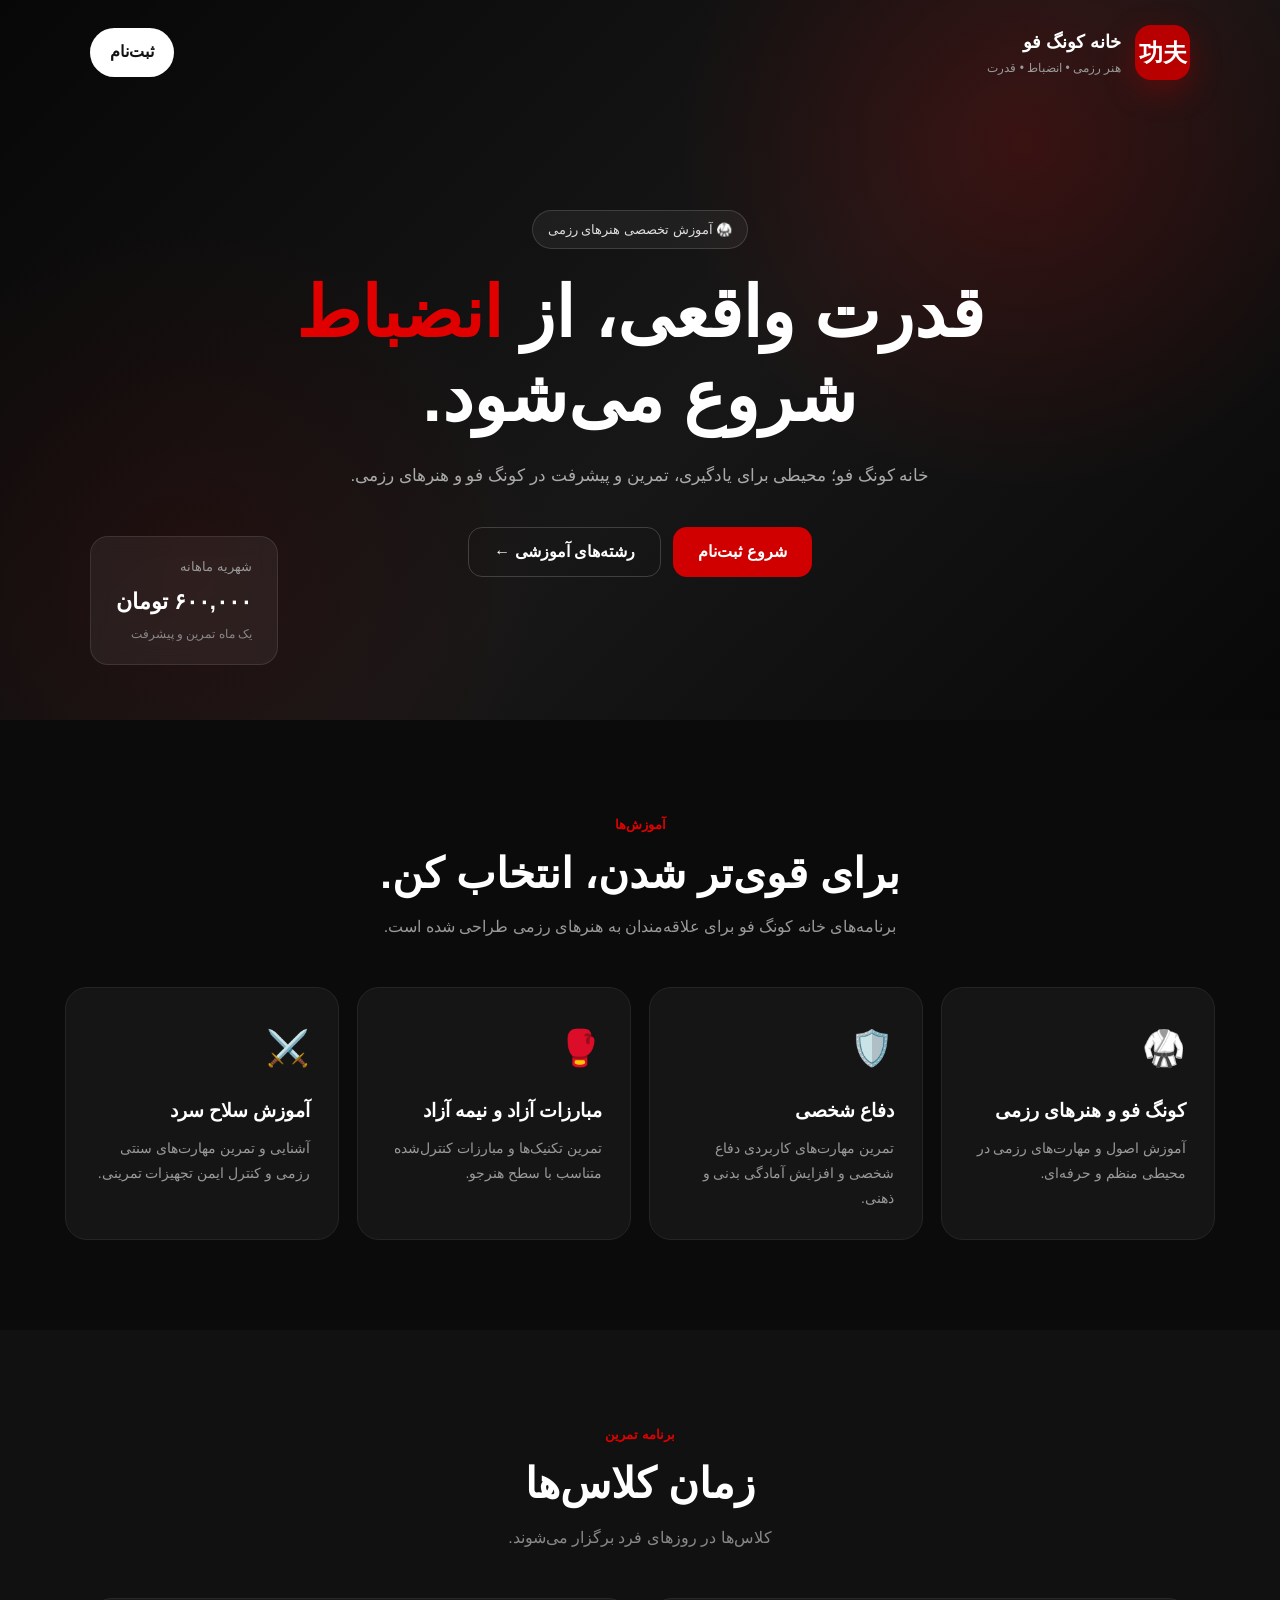
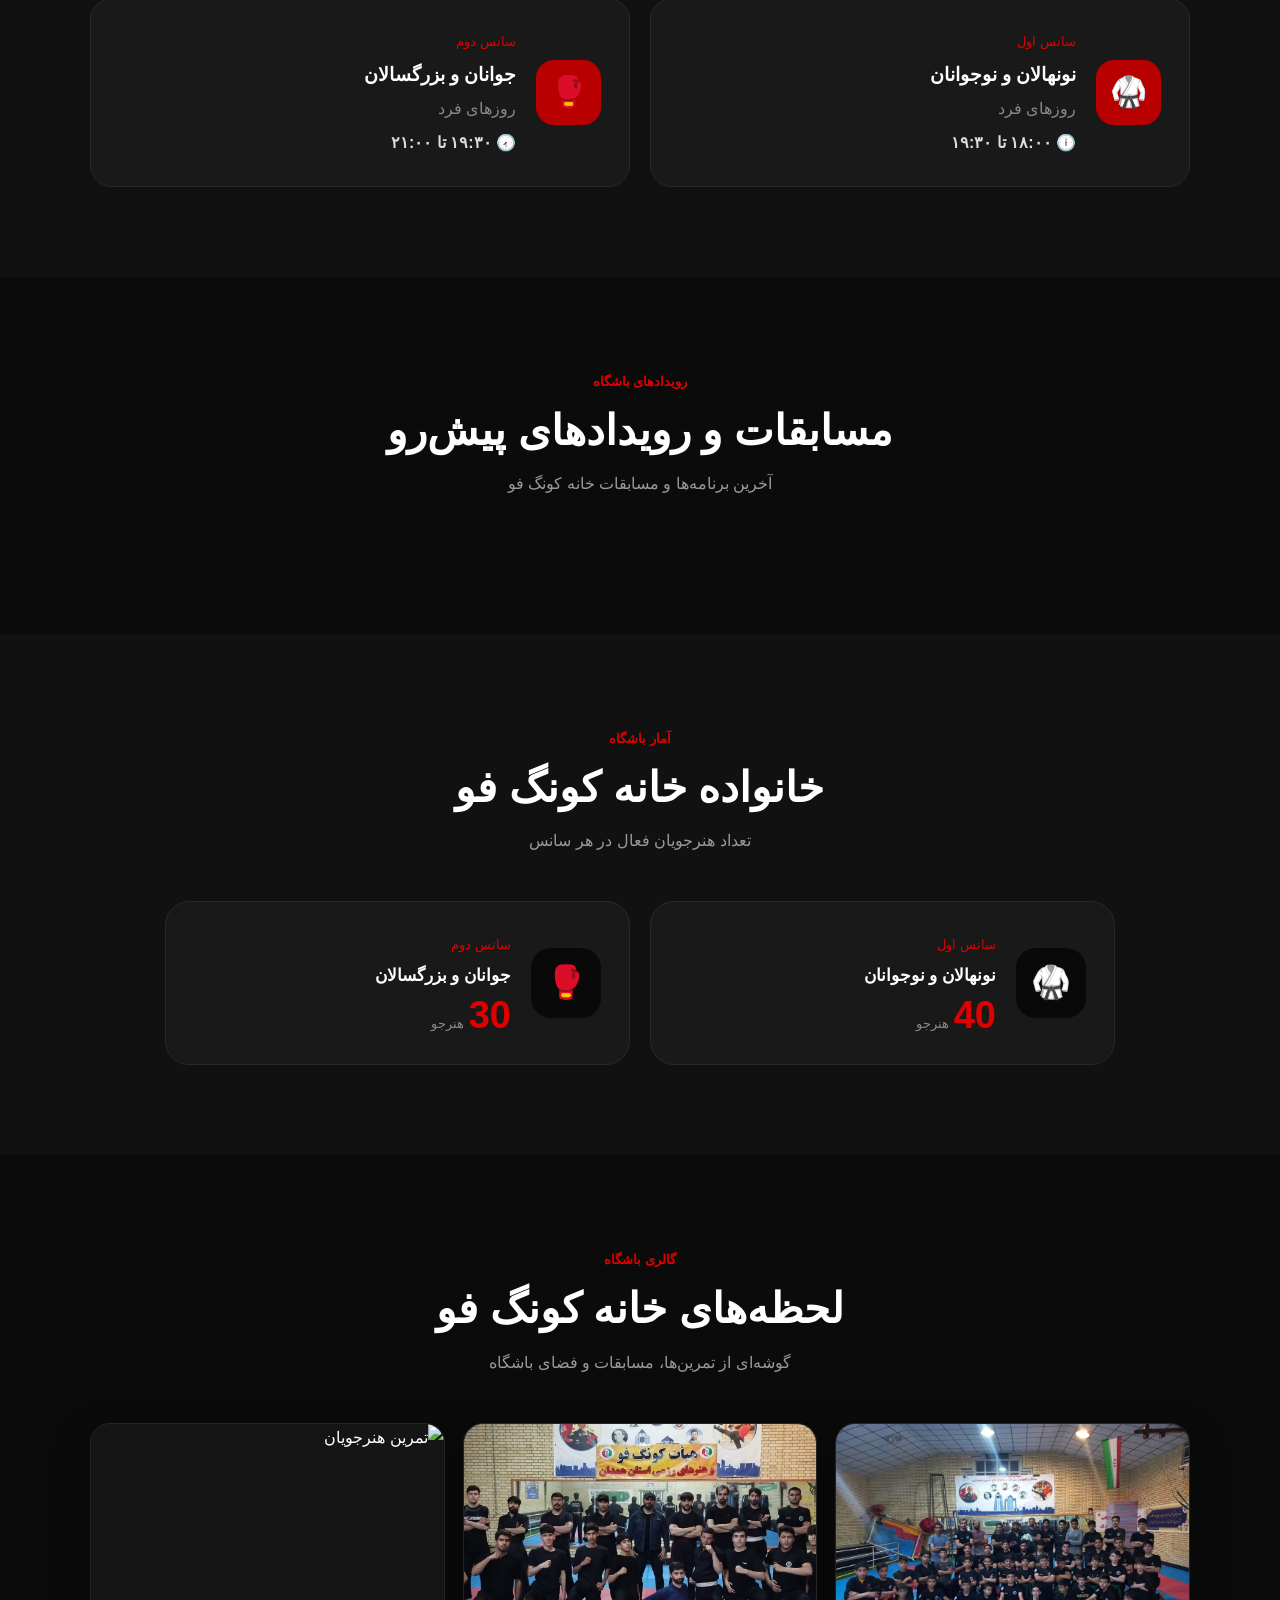
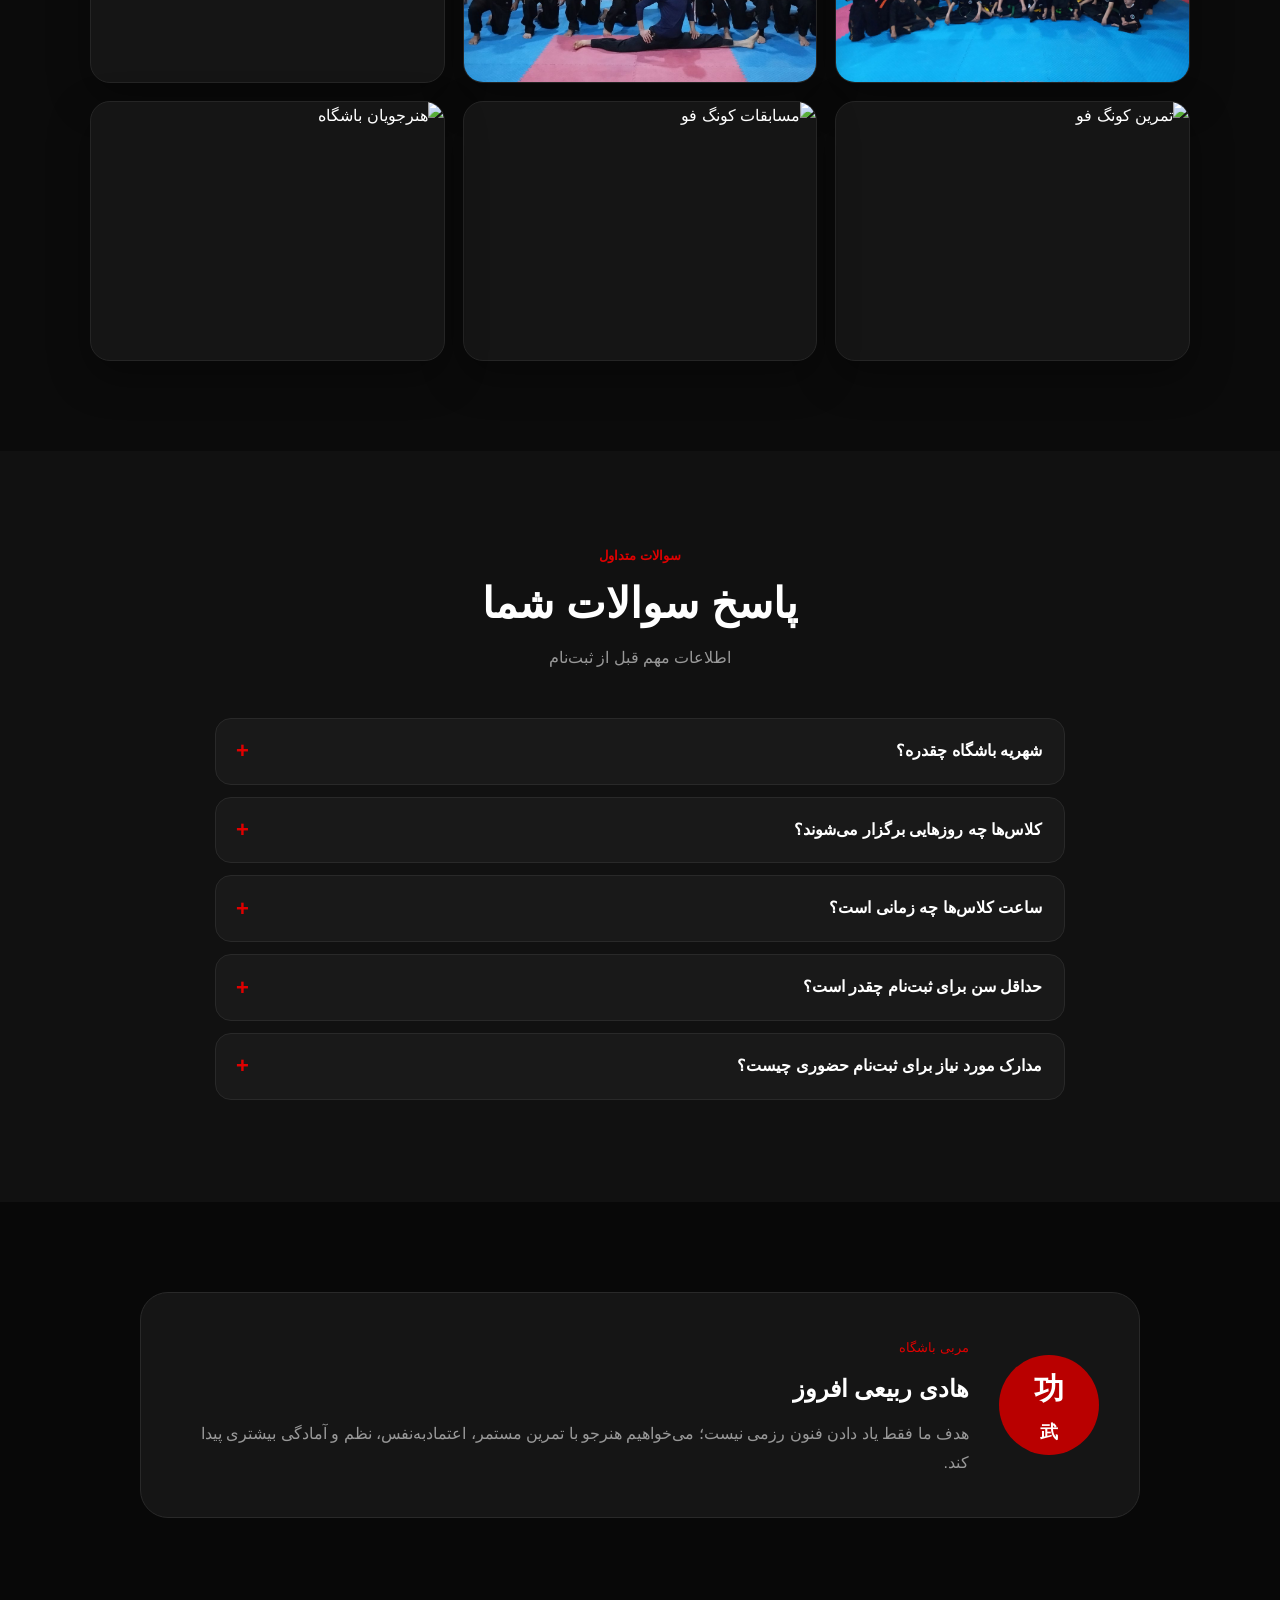
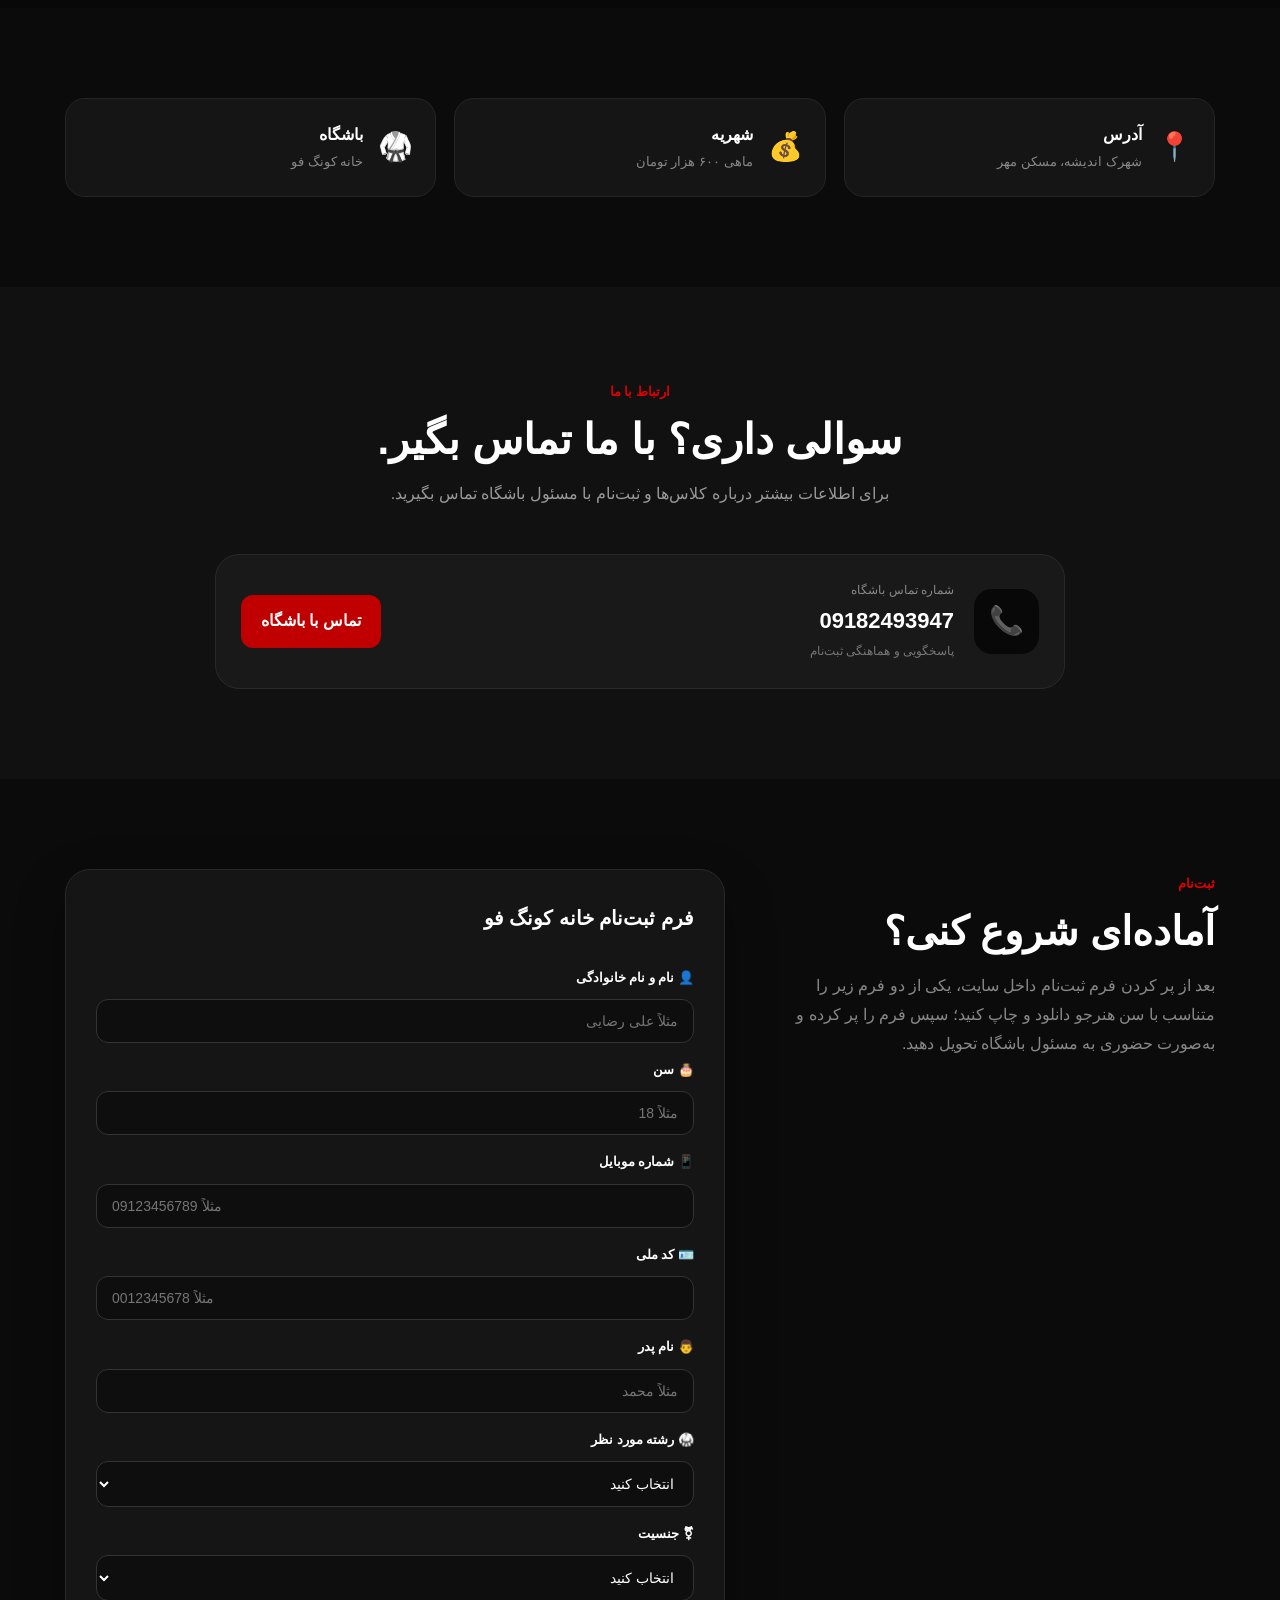
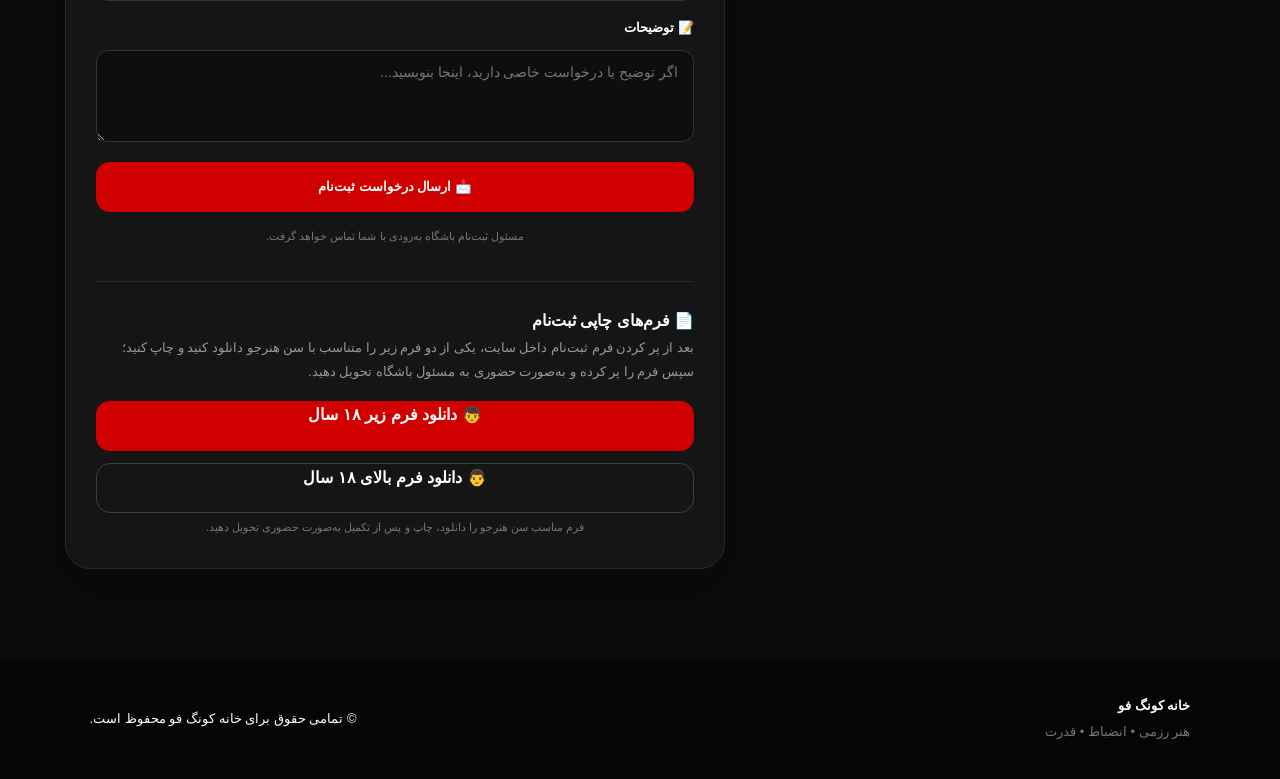
==== commit c8b0b632: "Update index.html" ====
--- a/index.html
+++ b/index.html
@@ -1,67 +1,23 @@
-```html
 <!DOCTYPE html>
 <html lang="fa" dir="rtl">
 
 <head>
-
   <meta charset="UTF-8">
-
   <meta name="viewport" content="width=device-width, initial-scale=1.0">
 
-  <title>خانه کونگ فو اندیشه | آموزش کونگ فو و دفاع شخصی</title>
-
-  <meta
-    name="description"
-    content="خانه کونگ فو اندیشه؛ آموزش کونگ فو، هنرهای رزمی، دفاع شخصی، مبارزات آزاد و آموزش سلاح سرد در شهرک اندیشه."
-  >
-
-  <meta
-    name="keywords"
-    content="خانه کونگ فو, کونگ فو اندیشه, باشگاه کونگ فو اندیشه, آموزش کونگ فو, دفاع شخصی اندیشه, هنرهای رزمی اندیشه, باشگاه رزمی اندیشه"
-  >
-
-  <meta name="robots" content="index, follow">
-
-  <meta name="author" content="خانه کونگ فو">
-
-  <link
-    rel="canonical"
-    href="https://mmdfti0083-hue.github.io/kungfu/"
-  >
-
-  <meta
-    property="og:title"
-    content="خانه کونگ فو اندیشه | آموزش هنرهای رزمی"
-  >
-
-  <meta
-    property="og:description"
-    content="آموزش کونگ فو، دفاع شخصی و هنرهای رزمی در خانه کونگ فو اندیشه."
-  >
-
-  <meta
-    property="og:type"
-    content="website"
-  >
-
-  <meta
-    property="og:url"
-    content="https://mmdfti0083-hue.github.io/kungfu/"
-  >
-
-  <meta
-    property="og:locale"
-    content="fa_IR"
-  >
+  <title>خانه کونگ فو | آموزش هنرهای رزمی</title>
+
+  <meta name="description"
+    content="خانه کونگ فو؛ آموزش کونگ فو، هنرهای رزمی و دفاع شخصی.">
 
   <link rel="stylesheet" href="style.css">
 
+  <!-- لوگوی سایت -->
+  <link rel="icon" type="image/png" href="logo.png">
 </head>
 
-
 <body>
 
-
 <header class="hero">
 
   <nav class="nav">
@@ -71,22 +27,13 @@
       <div class="logo">功夫</div>
 
       <div>
-
         <strong>خانه کونگ فو</strong>
-
-        <span>
-          هنر رزمی • انضباط • قدرت
-        </span>
-
-      </div>
-
-    </div>
-
-
-    <a
-      class="nav-btn"
-      href="#register"
-    >
+        <span>هنر رزمی • انضباط • قدرت</span>
+      </div>
+
+    </div>
+
+    <a class="nav-btn" href="#register">
       ثبت‌نام
     </a>
 
@@ -96,36 +43,24 @@
   <div class="hero-content">
 
     <div class="badge">
-      🥋 آموزش تخصصی هنرهای رزمی در اندیشه
-    </div>
-
+      🥋 آموزش تخصصی هنرهای رزمی
+    </div>
 
     <h1>
-      خانه کونگ فو <span>اندیشه</span>
+      قدرت واقعی، از <span>انضباط</span> شروع می‌شود.
     </h1>
 
-
     <p>
-      آموزش کونگ فو، هنرهای رزمی و دفاع شخصی
-      در خانه کونگ فو اندیشه؛ محیطی برای یادگیری،
-      تمرین و پیشرفت.
+      خانه کونگ فو؛ محیطی برای یادگیری، تمرین و پیشرفت در کونگ فو و هنرهای رزمی.
     </p>
 
-
     <div class="hero-actions">
 
-      <a
-        href="#register"
-        class="primary"
-      >
+      <a href="#register" class="primary">
         شروع ثبت‌نام
       </a>
 
-
-      <a
-        href="#classes"
-        class="secondary"
-      >
+      <a href="#classes" class="secondary">
         رشته‌های آموزشی ←
       </a>
 
@@ -136,53 +71,30 @@
 
   <div class="hero-card">
 
-    <small>
-      شهریه ماهانه
-    </small>
-
-
-    <strong>
-      ۶۰۰,۰۰۰ تومان
-    </strong>
-
-
-    <span>
-      یک ماه تمرین و پیشرفت
-    </span>
+    <small>شهریه ماهانه</small>
+
+    <strong>۶۰۰,۰۰۰ تومان</strong>
+
+    <span>یک ماه تمرین و پیشرفت</span>
 
   </div>
 
 </header>
 
 
-
 <main>
 
 
-<!-- =========================
-     رشته‌های آموزشی
-     ========================= -->
-
-<section
-  id="classes"
-  class="section"
->
+<section id="classes" class="section">
 
   <div class="section-title">
 
-    <span>
-      آموزش‌های خانه کونگ فو
-    </span>
-
-
-    <h2>
-      آموزش کونگ فو و هنرهای رزمی در اندیشه
-    </h2>
-
+    <span>آموزش‌ها</span>
+
+    <h2>برای قوی‌تر شدن، انتخاب کن.</h2>
 
     <p>
-      برنامه‌های خانه کونگ فو برای علاقه‌مندان
-      به هنرهای رزمی، دفاع شخصی و مبارزات رزمی طراحی شده است.
+      برنامه‌های خانه کونگ فو برای علاقه‌مندان به هنرهای رزمی طراحی شده است.
     </p>
 
   </div>
@@ -190,119 +102,53 @@
 
   <div class="cards">
 
-
     <article>
-
-      <div class="icon">
-        🥋
-      </div>
-
-      <h3>
-        کونگ فو و هنرهای رزمی
-      </h3>
-
-      <p>
-        آموزش اصول و مهارت‌های رزمی در محیطی
-        منظم و حرفه‌ای.
-      </p>
-
+      <div class="icon">🥋</div>
+      <h3>کونگ فو و هنرهای رزمی</h3>
+      <p>آموزش اصول و مهارت‌های رزمی در محیطی منظم و حرفه‌ای.</p>
     </article>
 
-
     <article>
-
-      <div class="icon">
-        🛡️
-      </div>
-
-      <h3>
-        دفاع شخصی
-      </h3>
-
-      <p>
-        تمرین مهارت‌های کاربردی دفاع شخصی
-        و افزایش آمادگی بدنی و ذهنی.
-      </p>
-
+      <div class="icon">🛡️</div>
+      <h3>دفاع شخصی</h3>
+      <p>تمرین مهارت‌های کاربردی دفاع شخصی و افزایش آمادگی بدنی و ذهنی.</p>
     </article>
 
-
     <article>
-
-      <div class="icon">
-        🥊
-      </div>
-
-      <h3>
-        مبارزات آزاد و نیمه آزاد
-      </h3>
-
-      <p>
-        تمرین تکنیک‌ها و مبارزات کنترل‌شده
-        متناسب با سطح هنرجو.
-      </p>
-
+      <div class="icon">🥊</div>
+      <h3>مبارزات آزاد و نیمه آزاد</h3>
+      <p>تمرین تکنیک‌ها و مبارزات کنترل‌شده متناسب با سطح هنرجو.</p>
     </article>
 
-
     <article>
-
-      <div class="icon">
-        ⚔️
-      </div>
-
-      <h3>
-        آموزش سلاح سرد
-      </h3>
-
-      <p>
-        آشنایی و تمرین مهارت‌های سنتی رزمی
-        و کنترل ایمن تجهیزات تمرینی.
-      </p>
-
+      <div class="icon">⚔️</div>
+      <h3>آموزش سلاح سرد</h3>
+      <p>آشنایی و تمرین مهارت‌های سنتی رزمی و کنترل ایمن تجهیزات تمرینی.</p>
     </article>
 
-
   </div>
 
 </section>
 
 
-
-<!-- =========================
-     برنامه کلاس‌ها
-     ========================= -->
-
 <section class="schedule section">
 
   <div class="section-title">
 
-    <span>
-      برنامه تمرین
-    </span>
-
-
-    <h2>
-      زمان کلاس‌های خانه کونگ فو
-    </h2>
-
-
-    <p>
-      کلاس‌ها در روزهای فرد برگزار می‌شوند.
-    </p>
+    <span>برنامه تمرین</span>
+
+    <h2>زمان کلاس‌ها</h2>
+
+    <p>کلاس‌ها در روزهای فرد برگزار می‌شوند.</p>
 
   </div>
 
 
   <div class="schedule-cards">
 
-
     <div class="schedule-card">
 
-      <div class="schedule-icon">
-        🥋
-      </div>
-
+      <div class="schedule-icon">🥋</div>
 
       <div>
 
@@ -310,17 +156,14 @@
           سانس اول
         </span>
 
-
         <h3>
           نونهالان و نوجوانان
         </h3>
 
-
         <p>
           روزهای فرد
         </p>
 
-
         <strong>
           🕕 ۱۸:۰۰ تا ۱۹:۳۰
         </strong>
@@ -330,13 +173,9 @@
     </div>
 
 
-
     <div class="schedule-card">
 
-      <div class="schedule-icon">
-        🥊
-      </div>
-
+      <div class="schedule-icon">🥊</div>
 
       <div>
 
@@ -344,17 +183,14 @@
           سانس دوم
         </span>
 
-
         <h3>
           جوانان و بزرگسالان
         </h3>
 
-
         <p>
           روزهای فرد
         </p>
 
-
         <strong>
           🕢 ۱۹:۳۰ تا ۲۱:۰۰
         </strong>
@@ -363,21 +199,12 @@
 
     </div>
 
-
   </div>
 
 </section>
 
 
-
-<!-- =========================
-     مسابقات
-     ========================= -->
-
-<section
-  class="events section"
-  id="events"
->
+<section class="events section" id="events">
 
   <div class="section-title">
 
@@ -385,11 +212,9 @@
       رویدادهای باشگاه
     </span>
 
-
     <h2>
-      مسابقات و رویدادهای خانه کونگ فو
+      مسابقات و رویدادهای پیش‌رو
     </h2>
-
 
     <p>
       آخرین برنامه‌ها و مسابقات خانه کونگ فو
@@ -398,17 +223,13 @@
   </div>
 
 
-  <div
-    class="event-card"
-    id="mayanaEvent"
-  >
+  <div class="event-card" id="mayanaEvent">
 
     <div class="event-top">
 
       <div class="event-icon">
         🏆
       </div>
-
 
       <div>
 
@@ -416,7 +237,6 @@
           مسابقات استانی
         </span>
 
-
         <h3>
           مسابقات مایانا آقایان
         </h3>
@@ -428,58 +248,25 @@
 
     <div class="event-info">
 
-
       <div>
-
-        <span>
-          🥋
-        </span>
-
-        <p>
-          جوانان و بزرگسالان
-        </p>
-
-      </div>
-
+        <span>🥋</span>
+        <p>جوانان و بزرگسالان</p>
+      </div>
 
       <div>
-
-        <span>
-          📅
-        </span>
-
-        <p>
-          ۳۰ مرداد ۱۴۰۵
-        </p>
-
-      </div>
-
+        <span>📅</span>
+        <p>۳۰ مرداد ۱۴۰۵</p>
+      </div>
 
       <div>
-
-        <span>
-          📍
-        </span>
-
-        <p>
-          خانه کونگ فو
-        </p>
-
-      </div>
-
+        <span>📍</span>
+        <p>خانه کونگ فو</p>
+      </div>
 
       <div>
-
-        <span>
-          🕗
-        </span>
-
-        <p>
-          شروع: ۸:۰۰ صبح
-        </p>
-
-      </div>
-
+        <span>🕗</span>
+        <p>شروع: ۸:۰۰ صبح</p>
+      </div>
 
     </div>
 
@@ -490,71 +277,34 @@
         زمان باقی‌مانده تا شروع مسابقات
       </span>
 
-
       <div class="countdown-boxes">
 
-
         <div>
-
-          <strong id="eventDays">
-            00
-          </strong>
-
-          <small>
-            روز
-          </small>
-
+          <strong id="eventDays">00</strong>
+          <small>روز</small>
         </div>
 
-
         <div>
-
-          <strong id="eventHours">
-            00
-          </strong>
-
-          <small>
-            ساعت
-          </small>
-
+          <strong id="eventHours">00</strong>
+          <small>ساعت</small>
         </div>
 
-
         <div>
-
-          <strong id="eventMinutes">
-            00
-          </strong>
-
-          <small>
-            دقیقه
-          </small>
-
+          <strong id="eventMinutes">00</strong>
+          <small>دقیقه</small>
         </div>
 
-
         <div>
-
-          <strong id="eventSeconds">
-            00
-          </strong>
-
-          <small>
-            ثانیه
-          </small>
-
+          <strong id="eventSeconds">00</strong>
+          <small>ثانیه</small>
         </div>
 
-
-      </div>
-
-    </div>
-
-
-    <div
-      class="event-status"
-      id="eventStatus"
-    >
+      </div>
+
+    </div>
+
+
+    <div class="event-status" id="eventStatus">
       ⏳ در انتظار شروع مسابقات
     </div>
 
@@ -563,24 +313,13 @@
 </section>
 
 
-
-<!-- =========================
-     آمار
-     ========================= -->
-
 <section class="students-stats section">
 
   <div class="section-title">
 
-    <span>
-      آمار باشگاه
-    </span>
-
-
-    <h2>
-      خانواده خانه کونگ فو
-    </h2>
-
+    <span>آمار باشگاه</span>
+
+    <h2>خانواده خانه کونگ فو</h2>
 
     <p>
       تعداد هنرجویان فعال در هر سانس
@@ -591,13 +330,11 @@
 
   <div class="stats-cards">
 
-
     <div class="stat-card">
 
       <div class="stat-icon">
         🥋
       </div>
-
 
       <div class="stat-info">
 
@@ -605,20 +342,16 @@
           سانس اول
         </span>
 
-
         <h3>
           نونهالان و نوجوانان
         </h3>
 
-
         <div>
 
           <span
             class="counter"
             data-target="40"
-          >
-            40
-          </span>
+          >40</span>
 
           <small>
             هنرجو
@@ -631,13 +364,11 @@
     </div>
 
 
-
     <div class="stat-card">
 
       <div class="stat-icon">
         🥊
       </div>
-
 
       <div class="stat-info">
 
@@ -645,20 +376,16 @@
           سانس دوم
         </span>
 
-
         <h3>
           جوانان و بزرگسالان
         </h3>
 
-
         <div>
 
           <span
             class="counter"
             data-target="30"
-          >
-            30
-          </span>
+          >30</span>
 
           <small>
             هنرجو
@@ -670,21 +397,12 @@
 
     </div>
 
-
   </div>
 
 </section>
 
 
-
-<!-- =========================
-     گالری
-     ========================= -->
-
-<section
-  class="gallery section"
-  id="gallery"
->
+<section class="gallery section" id="gallery">
 
   <div class="section-title">
 
@@ -692,12 +410,10 @@
       گالری باشگاه
     </span>
 
-
     <h2>
       لحظه‌های خانه کونگ فو
     </h2>
 
-
     <p>
       گوشه‌ای از تمرین‌ها، مسابقات و فضای باشگاه
     </p>
@@ -707,82 +423,58 @@
 
   <div class="gallery-grid">
 
-
     <div class="gallery-item">
-
       <img
         src="images/gallery1.jpg"
-        alt="تمرین کونگ فو در خانه کونگ فو اندیشه"
+        alt="خانه کونگ فو"
         loading="lazy"
       >
-
-    </div>
-
+    </div>
 
     <div class="gallery-item">
-
       <img
         src="images/gallery2.jpg"
-        alt="تمرین هنرهای رزمی در اندیشه"
+        alt="تمرین کونگ فو"
         loading="lazy"
       >
-
-    </div>
-
+    </div>
 
     <div class="gallery-item">
-
       <img
         src="images/gallery3.jpg"
-        alt="تمرین هنرجویان خانه کونگ فو"
+        alt="تمرین هنرجویان"
         loading="lazy"
       >
-
-    </div>
-
+    </div>
 
     <div class="gallery-item">
-
       <img
         src="images/gallery4.jpg"
-        alt="تمرین کونگ فو هنرجویان"
+        alt="تمرین کونگ فو"
         loading="lazy"
       >
-
-    </div>
-
+    </div>
 
     <div class="gallery-item">
-
       <img
         src="images/gallery5.jpg"
         alt="مسابقات کونگ فو"
         loading="lazy"
       >
-
-    </div>
-
+    </div>
 
     <div class="gallery-item">
-
       <img
         src="images/gallery6.jpg"
-        alt="هنرجویان خانه کونگ فو اندیشه"
+        alt="هنرجویان باشگاه"
         loading="lazy"
       >
-
-    </div>
-
+    </div>
 
   </div>
 
 </section>
 
-
-
-<!-- =========================
-     سوالات متداول
-     ========================= -->
 
 <section class="faq section">
 
@@ -792,11 +484,9 @@
       سوالات متداول
     </span>
 
-
     <h2>
-      سوالات متداول خانه کونگ فو
+      پاسخ سوالات شما
     </h2>
-
 
     <p>
       اطلاعات مهم قبل از ثبت‌نام
@@ -807,7 +497,6 @@
 
   <div class="faq-list">
 
-
     <details>
 
       <summary>
@@ -815,7 +504,7 @@
       </summary>
 
       <p>
-        شهریه ماهانه ۶۰۰ هزار تومان است.
+        ماهانه ۶۰۰ هزار تومان.
       </p>
 
     </details>
@@ -899,31 +588,21 @@
 
     </details>
 
-
   </div>
 
 </section>
 
 
-
-<!-- =========================
-     معرفی مربی
-     ========================= -->
-
 <section class="about">
 
   <div class="about-box">
 
-
     <div class="seal">
 
       功
-
       <br>
 
-      <small>
-        武
-      </small>
+      <small>武</small>
 
     </div>
 
@@ -934,11 +613,9 @@
         مربی باشگاه
       </span>
 
-
       <h2>
         هادی ربیعی افروز
       </h2>
-
 
       <p>
         هدف ما فقط یاد دادن فنون رزمی نیست؛
@@ -948,26 +625,16 @@
 
     </div>
 
-
   </div>
 
 </section>
 
 
-
-<!-- =========================
-     اطلاعات باشگاه
-     ========================= -->
-
 <section class="info section">
 
-
   <div class="info-item">
 
-    <span>
-      📍
-    </span>
-
+    <span>📍</span>
 
     <div>
 
@@ -975,7 +642,6 @@
         آدرس
       </b>
 
-
       <p>
         شهرک اندیشه، مسکن مهر
       </p>
@@ -985,13 +651,9 @@
   </div>
 
 
-
   <div class="info-item">
 
-    <span>
-      💰
-    </span>
-
+    <span>💰</span>
 
     <div>
 
@@ -999,7 +661,6 @@
         شهریه
       </b>
 
-
       <p>
         ماهی ۶۰۰ هزار تومان
       </p>
@@ -1009,13 +670,9 @@
   </div>
 
 
-
   <div class="info-item">
 
-    <span>
-      🥋
-    </span>
-
+    <span>🥋</span>
 
     <div>
 
@@ -1023,7 +680,6 @@
         باشگاه
       </b>
 
-
       <p>
         خانه کونگ فو
       </p>
@@ -1032,14 +688,8 @@
 
   </div>
 
-
 </section>
 
-
-
-<!-- =========================
-     تماس
-     ========================= -->
 
 <section class="contact section">
 
@@ -1049,22 +699,18 @@
       ارتباط با ما
     </span>
 
-
     <h2>
       سوالی داری؟ با ما تماس بگیر.
     </h2>
 
-
     <p>
-      برای اطلاعات بیشتر درباره کلاس‌ها و ثبت‌نام
-      با مسئول باشگاه تماس بگیرید.
+      برای اطلاعات بیشتر درباره کلاس‌ها و ثبت‌نام با مسئول باشگاه تماس بگیرید.
     </p>
 
   </div>
 
 
   <div class="contact-card">
-
 
     <div class="contact-icon">
       📞
@@ -1077,11 +723,9 @@
         شماره تماس باشگاه
       </span>
 
-
       <strong>
         09182493947
       </strong>
-
 
       <p>
         پاسخگویی و هماهنگی ثبت‌نام
@@ -1097,66 +741,46 @@
       تماس با باشگاه
     </a>
 
-
   </div>
 
 </section>
 
-
-
-<!-- =========================
-     ثبت نام
-     ========================= -->
 
 <section
   id="register"
   class="register section"
 >
 
-
   <div>
-
 
     <span>
       ثبت‌نام
     </span>
 
-
     <h2>
       آماده‌ای شروع کنی؟
     </h2>
 
-
     <p>
-      بعد از پر کردن فرم ثبت‌نام داخل سایت،
-      یکی از دو فرم زیر را متناسب با سن هنرجو دانلود
-      و چاپ کنید؛ سپس فرم را پر کرده و به‌صورت حضوری
-      به مسئول باشگاه تحویل دهید.
+      بعد از پر کردن فرم ثبت‌نام داخل سایت، یکی از دو فرم زیر را متناسب با سن هنرجو دانلود و چاپ کنید؛
+      سپس فرم را پر کرده و به‌صورت حضوری به مسئول باشگاه تحویل دهید.
     </p>
 
-
-  </div>
-
+  </div>
 
 
   <div class="register-card">
-
 
     <strong>
       فرم ثبت‌نام خانه کونگ فو
     </strong>
 
 
-
-    <!-- فرم آنلاین -->
-
     <form id="registerForm">
-
 
       <label for="fullname">
         👤 نام و نام خانوادگی
       </label>
-
 
       <input
         type="text"
@@ -1166,11 +790,9 @@
       >
 
 
-
       <label for="age">
         🎂 سن
       </label>
-
 
       <input
         type="number"
@@ -1182,11 +804,9 @@
       >
 
 
-
       <label for="phone">
         📱 شماره موبایل
       </label>
-
 
       <input
         type="tel"
@@ -1197,11 +817,9 @@
       >
 
 
-
       <label for="nationalCode">
         🪪 کد ملی
       </label>
-
 
       <input
         type="tel"
@@ -1213,11 +831,9 @@
       >
 
 
-
       <label for="fatherName">
         👨 نام پدر
       </label>
-
 
       <input
         type="text"
@@ -1227,12 +843,10 @@
       >
 
 
-
       <label for="course">
         🥋 رشته مورد نظر
       </label>
 
-
       <select
         id="course"
         required
@@ -1242,22 +856,18 @@
           انتخاب کنید
         </option>
 
-
         <option value="کونگ فو و هنرهای رزمی">
           کونگ فو و هنرهای رزمی
         </option>
 
-
         <option value="دفاع شخصی">
           دفاع شخصی
         </option>
 
-
         <option value="مبارزات آزاد و نیمه آزاد">
           مبارزات آزاد و نیمه آزاد
         </option>
 
-
         <option value="آموزش سلاح سرد">
           آموزش سلاح سرد
         </option>
@@ -1265,12 +875,10 @@
       </select>
 
 
-
       <label for="gender">
         ⚧ جنسیت
       </label>
 
-
       <select
         id="gender"
         required
@@ -1280,12 +888,10 @@
           انتخاب کنید
         </option>
 
-
         <option value="مرد">
           مرد
         </option>
 
-
         <option value="زن">
           زن
         </option>
@@ -1293,11 +899,9 @@
       </select>
 
 
-
       <label for="message">
         📝 توضیحات
       </label>
-
 
       <textarea
         id="message"
@@ -1306,7 +910,6 @@
       ></textarea>
 
 
-
       <button
         type="submit"
         class="primary full"
@@ -1319,14 +922,8 @@
         مسئول ثبت‌نام باشگاه به‌زودی با شما تماس خواهد گرفت.
       </small>
 
-
     </form>
 
-
-
-    <!-- =========================
-         فرم‌های چاپی
-         ========================= -->
 
     <div
       style="
@@ -1336,13 +933,7 @@
       "
     >
 
-
-      <strong
-        style="
-          display:block;
-          margin-bottom:10px;
-        "
-      >
+      <strong style="margin-bottom:10px;">
         📄 فرم‌های چاپی ثبت‌نام
       </strong>
 
@@ -1354,15 +945,10 @@
           margin-bottom:18px;
         "
       >
-        بعد از پر کردن فرم ثبت‌نام داخل سایت،
-        یکی از دو فرم زیر را متناسب با سن هنرجو
-        دانلود و چاپ کنید؛ سپس فرم را پر کرده
-        و به‌صورت حضوری به مسئول باشگاه تحویل دهید.
+        بعد از پر کردن فرم ثبت‌نام داخل سایت، یکی از دو فرم زیر را متناسب با سن هنرجو دانلود کنید و چاپ کنید؛
+        سپس فرم را پر کرده و به‌صورت حضوری به مسئول باشگاه تحویل دهید.
       </p>
 
-
-
-      <!-- زیر ۱۸ سال -->
 
       <a
         href="1.png"
@@ -1378,9 +964,6 @@
       </a>
 
 
-
-      <!-- بالای ۱۸ سال -->
-
       <a
         href="2.png"
         download="فرم-ثبت-نام-بالای-18-سال.png"
@@ -1395,16 +978,12 @@
 
 
       <small class="note">
-        فرم مناسب سن هنرجو را دانلود،
-        چاپ و پس از تکمیل به‌صورت حضوری تحویل دهید.
+        فرم مناسب سن هنرجو را دانلود، چاپ و پس از تکمیل به‌صورت حضوری تحویل دهید.
       </small>
 
-
-    </div>
-
-
-  </div>
-
+    </div>
+
+  </div>
 
 </section>
 
@@ -1412,9 +991,7 @@
 </main>
 
 
-
 <footer>
-
 
   <div>
 
@@ -1422,7 +999,6 @@
       خانه کونگ فو
     </strong>
 
-
     <p>
       هنر رزمی • انضباط • قدرت
     </p>
@@ -1434,14 +1010,11 @@
     © تمامی حقوق برای خانه کونگ فو محفوظ است.
   </div>
 
-
 </footer>
 
 
-
 <script src="script.js"></script>
 
 </body>
 
 </html>
-```
